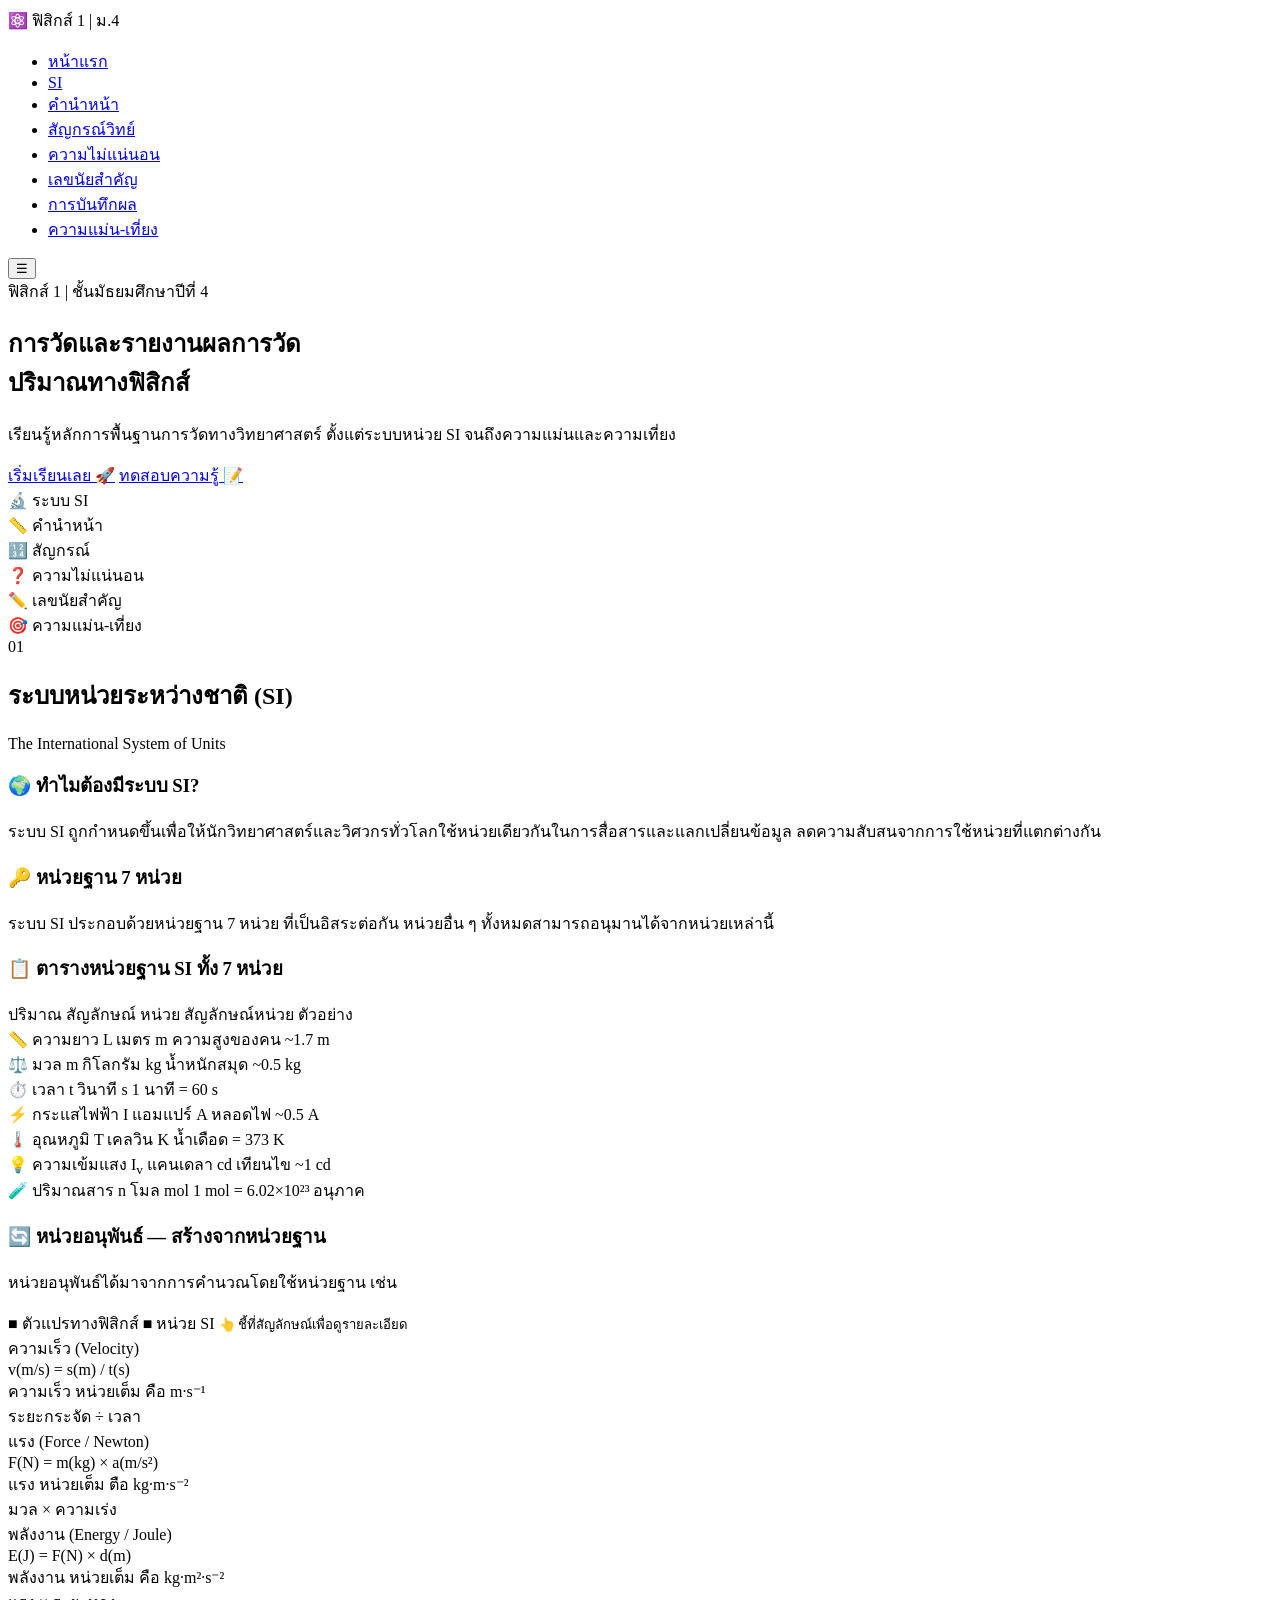
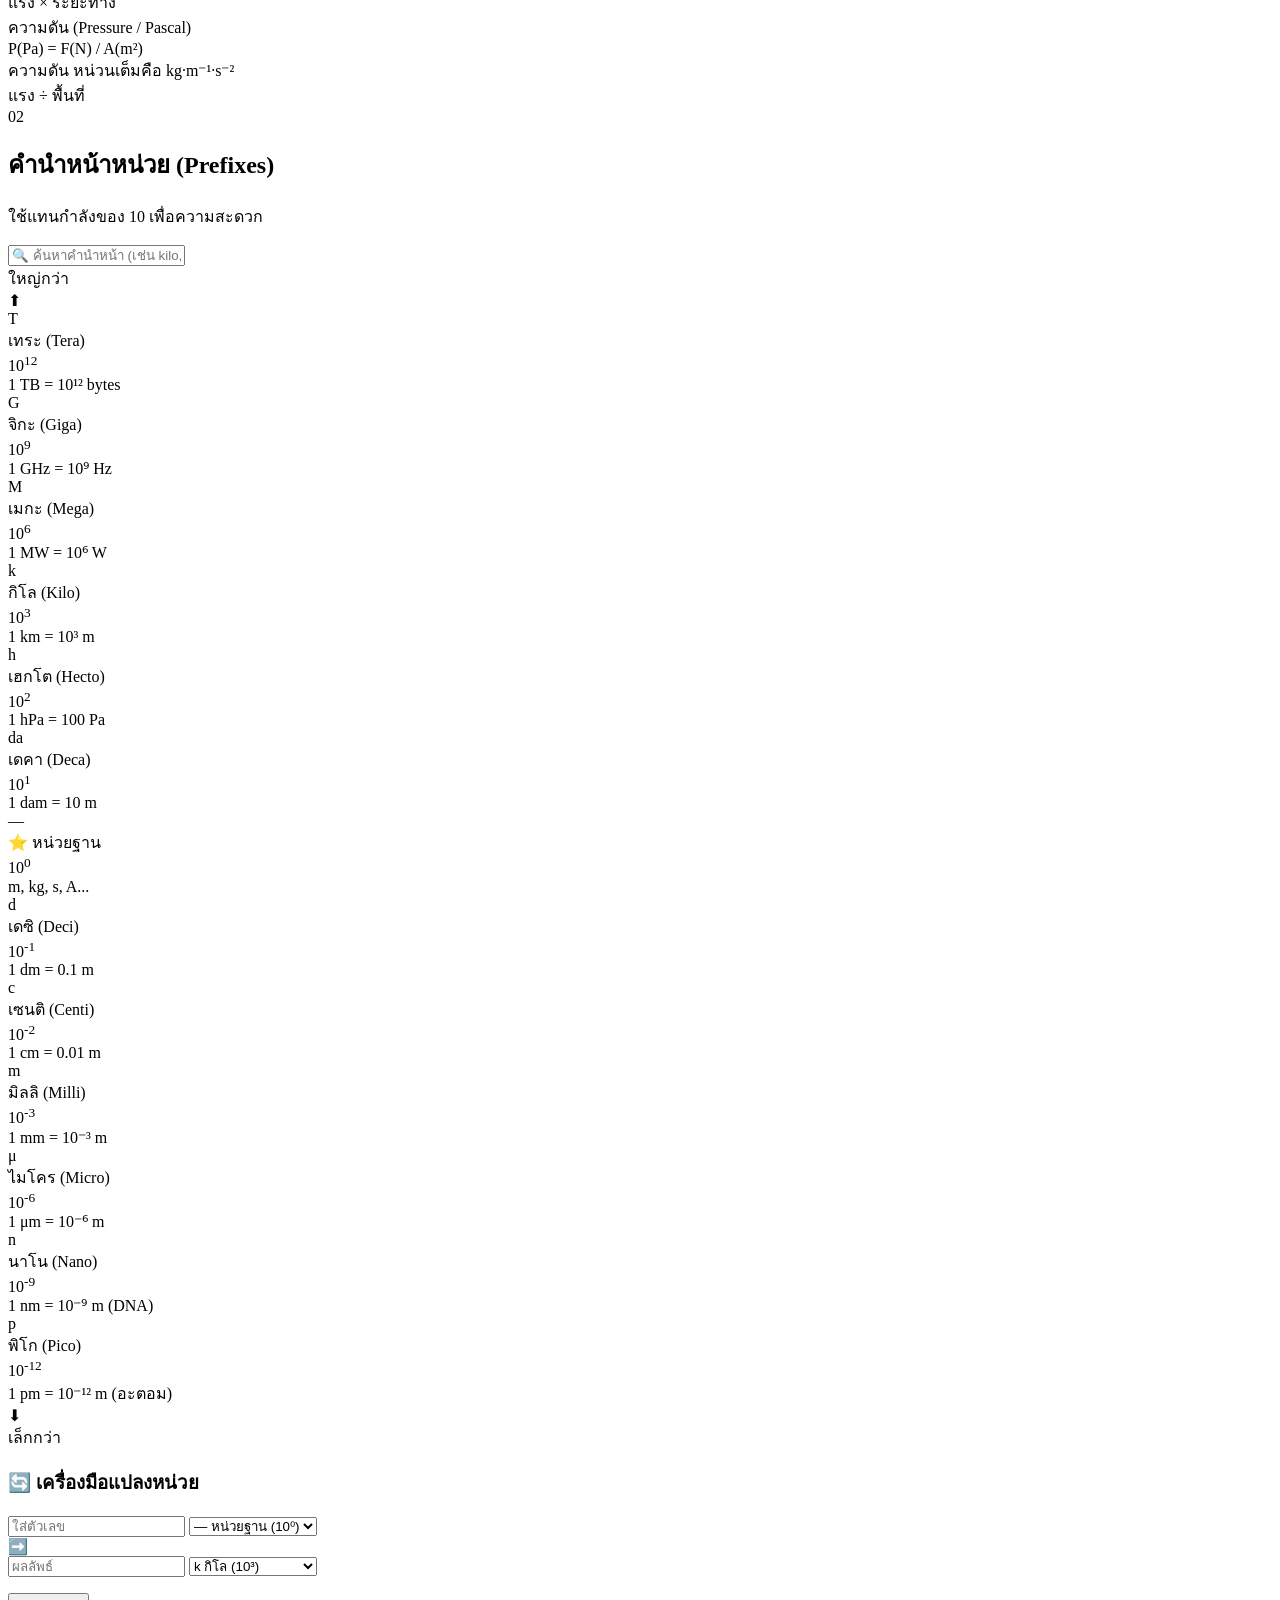
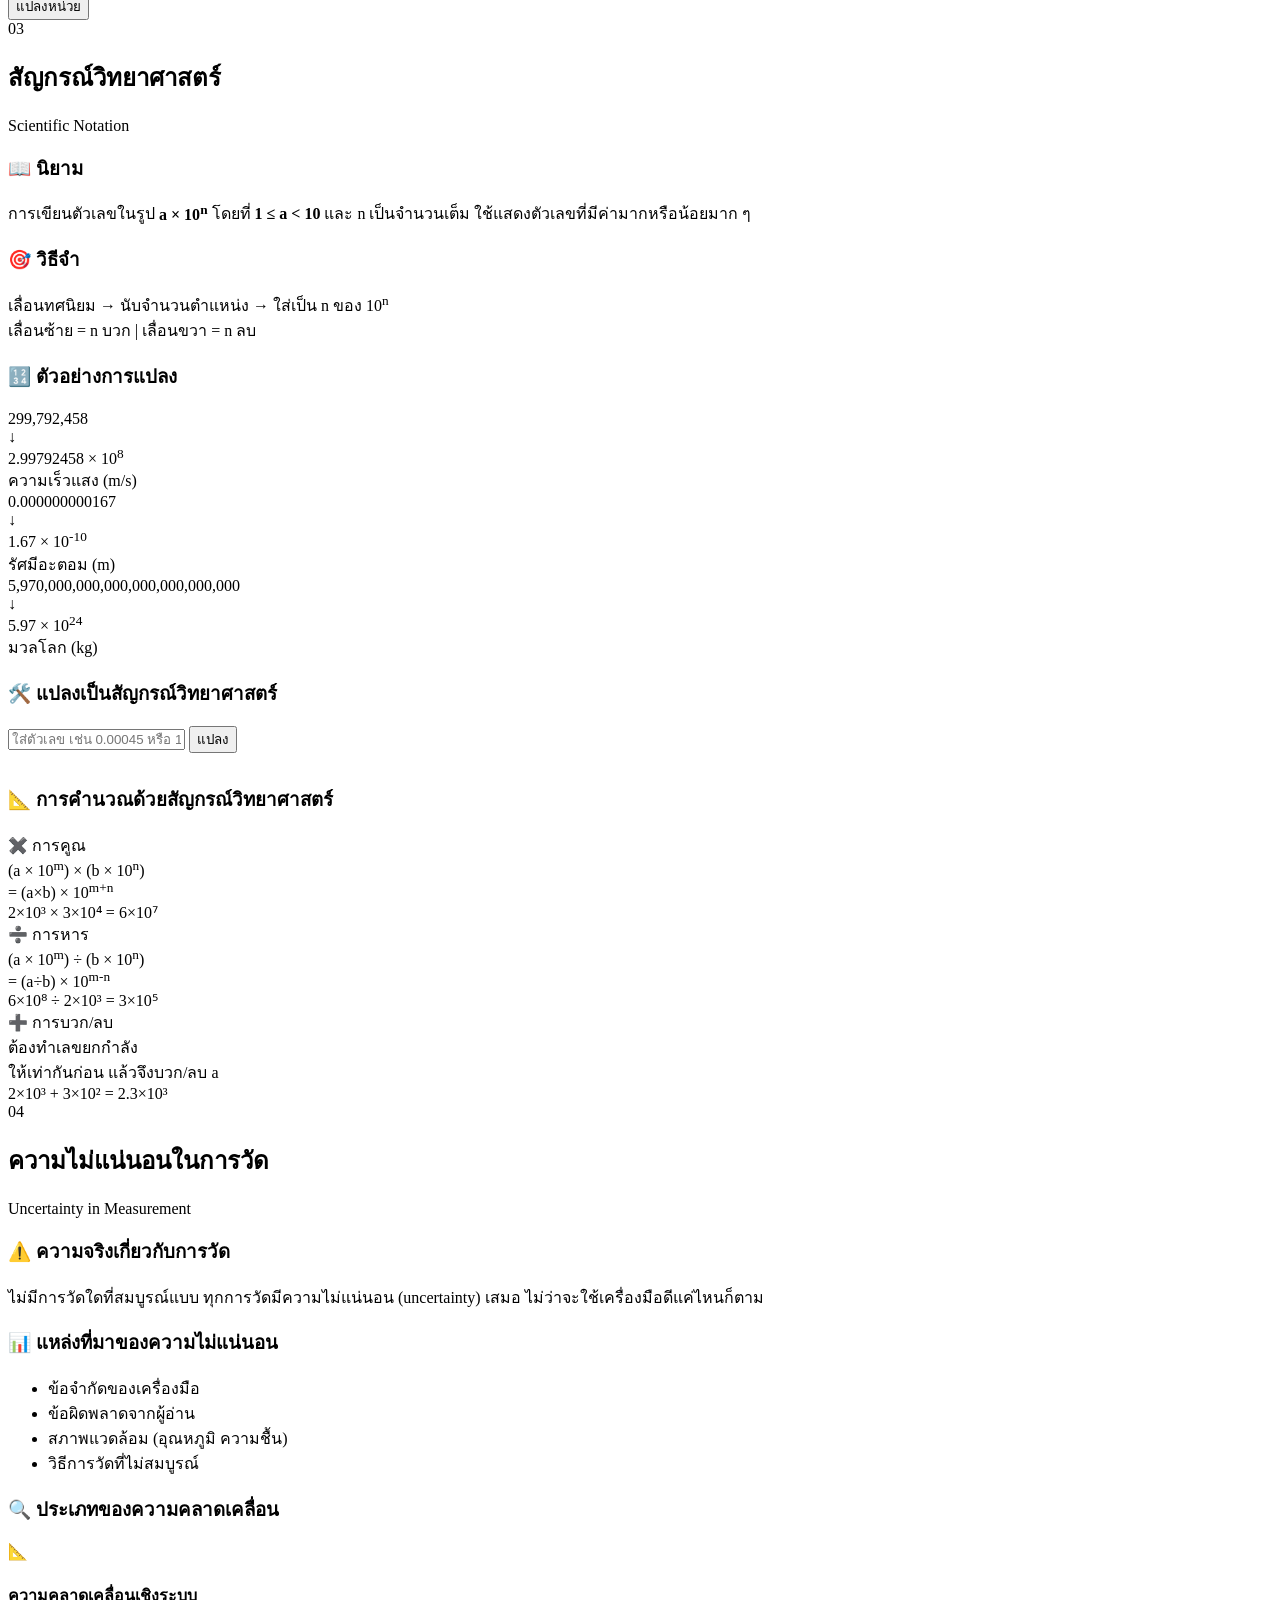
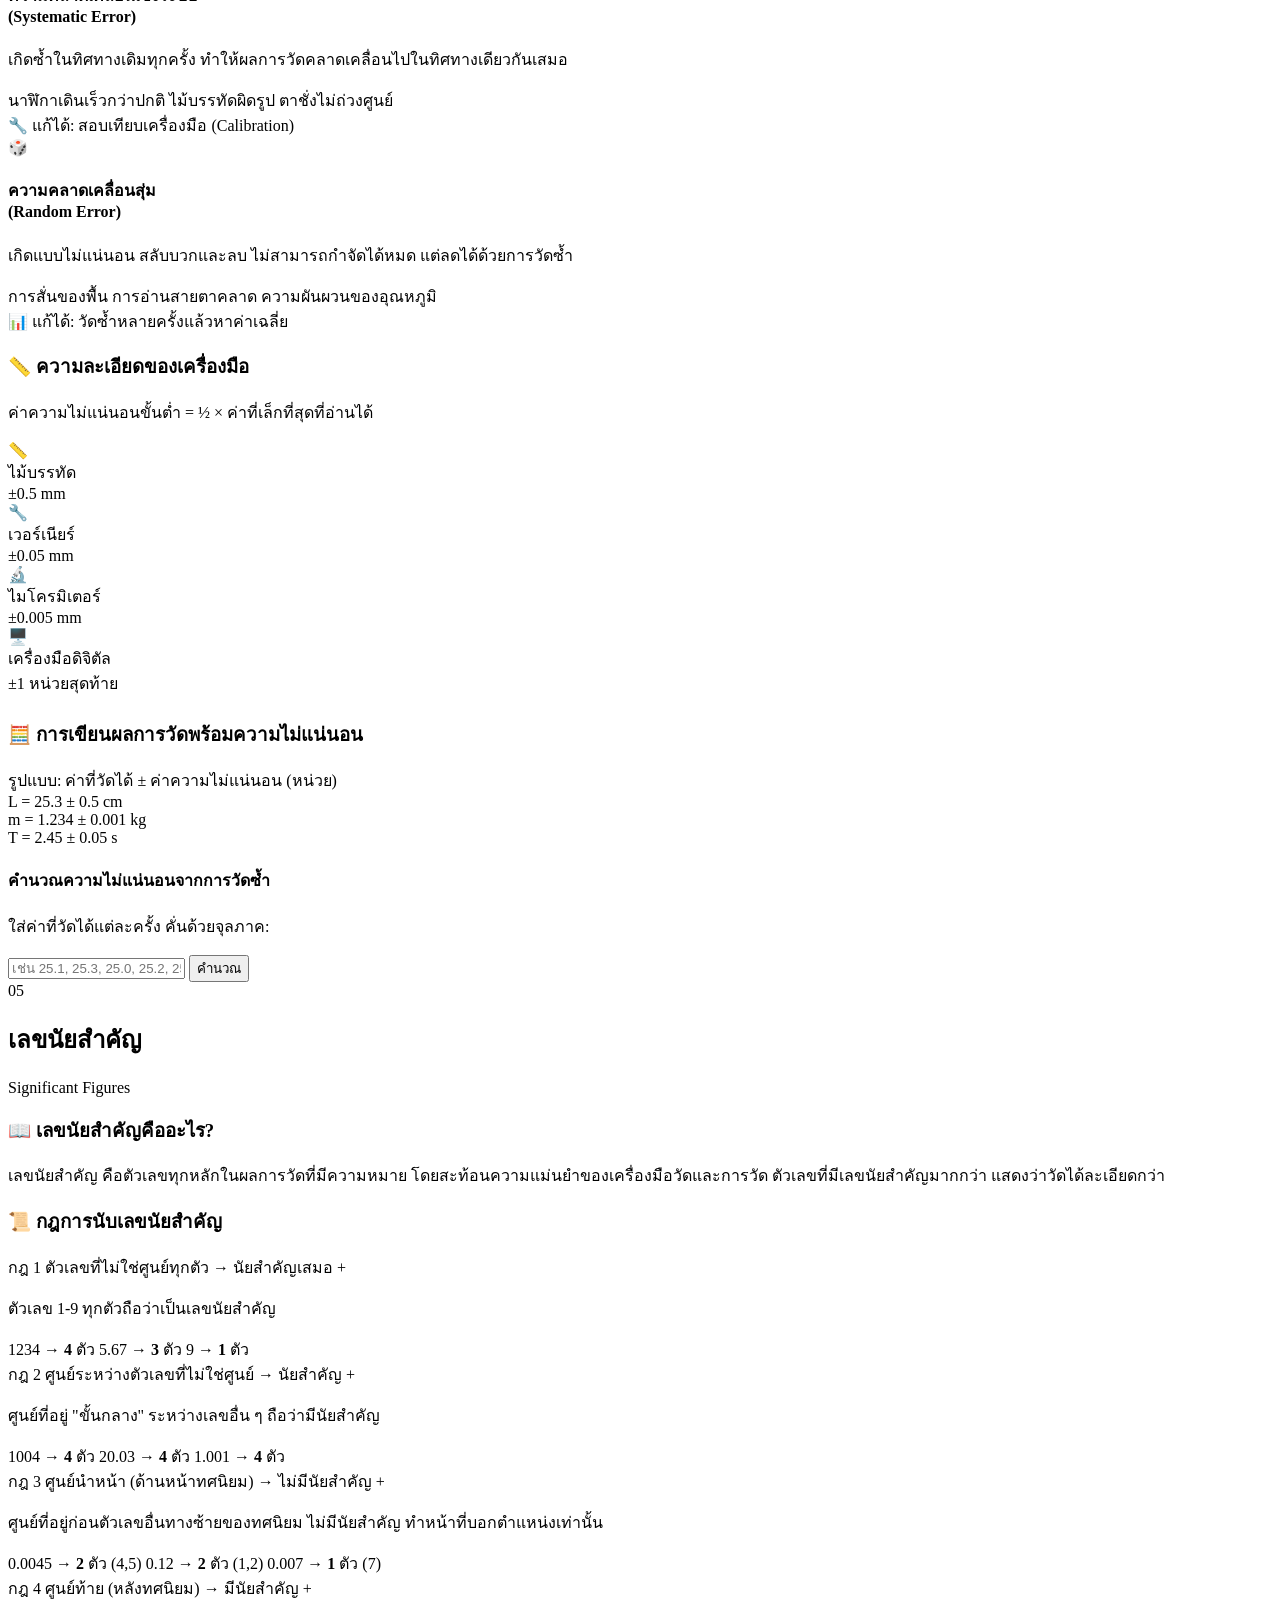
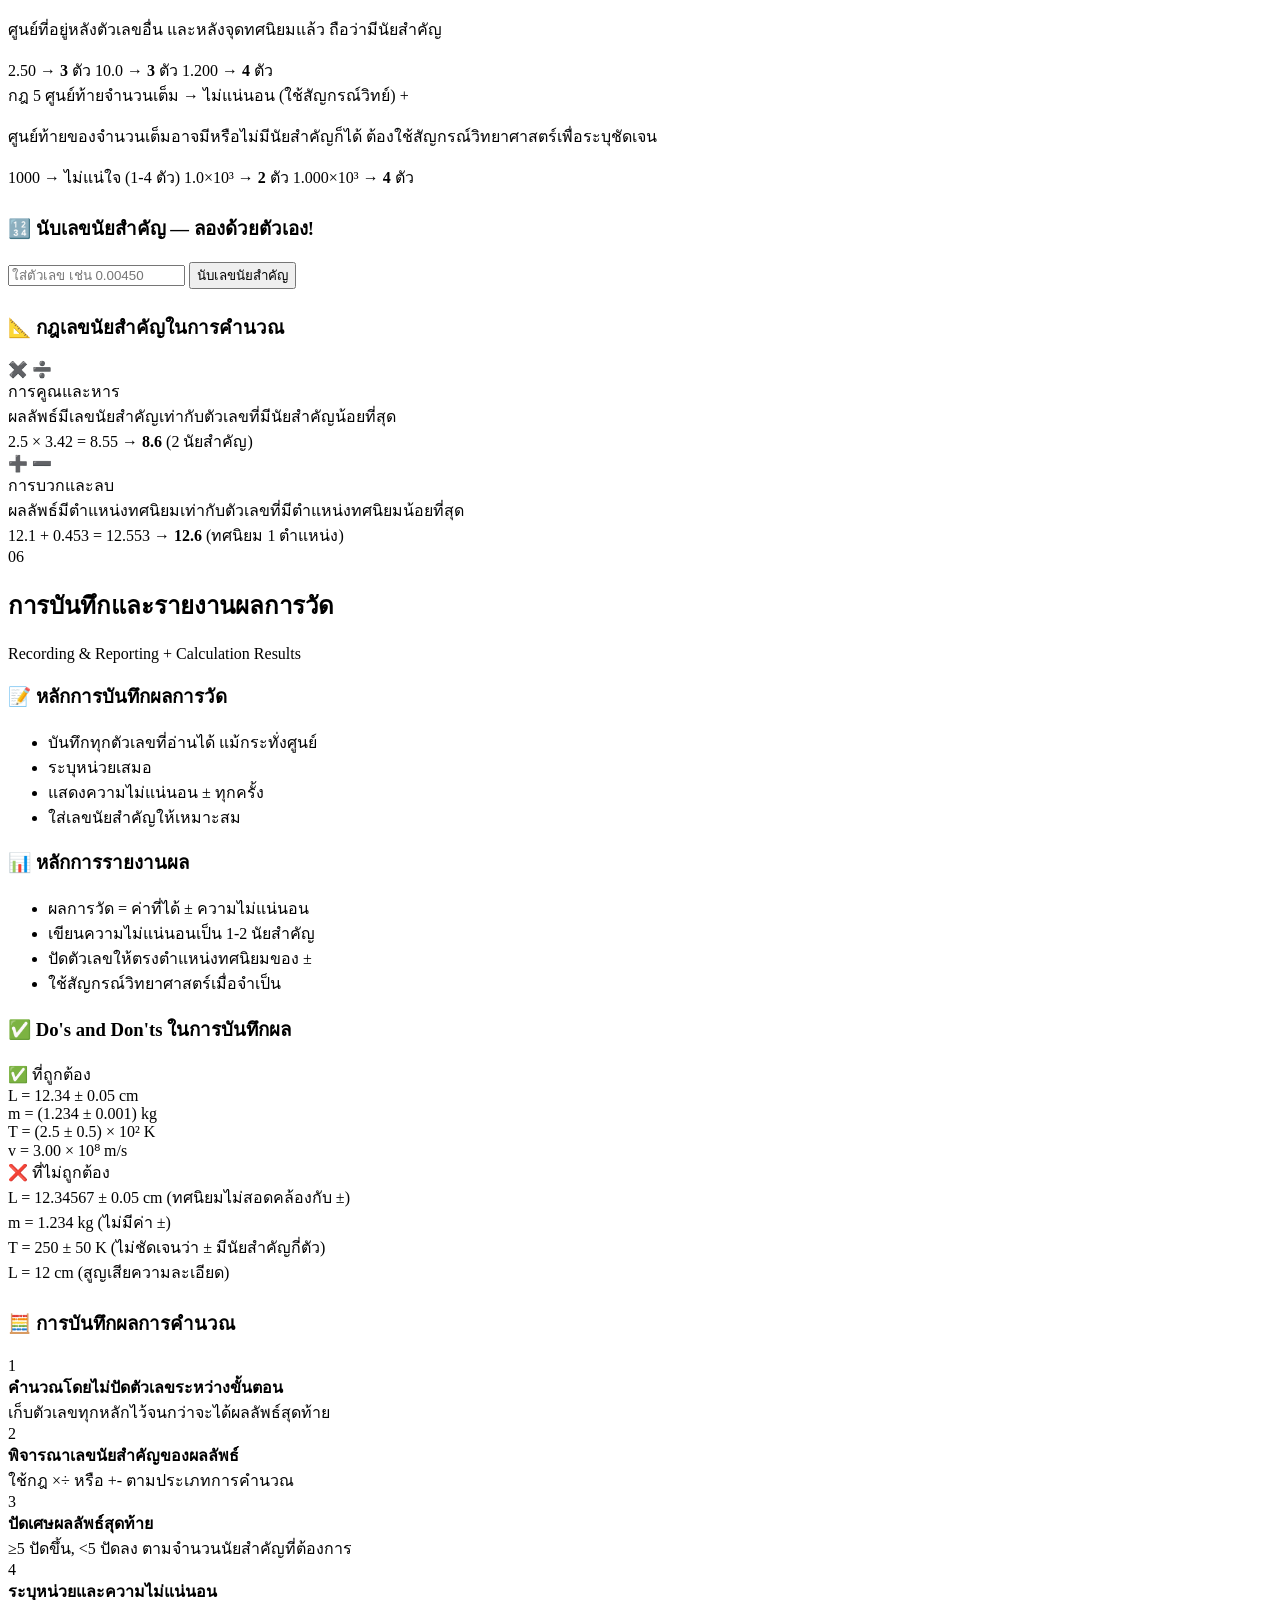
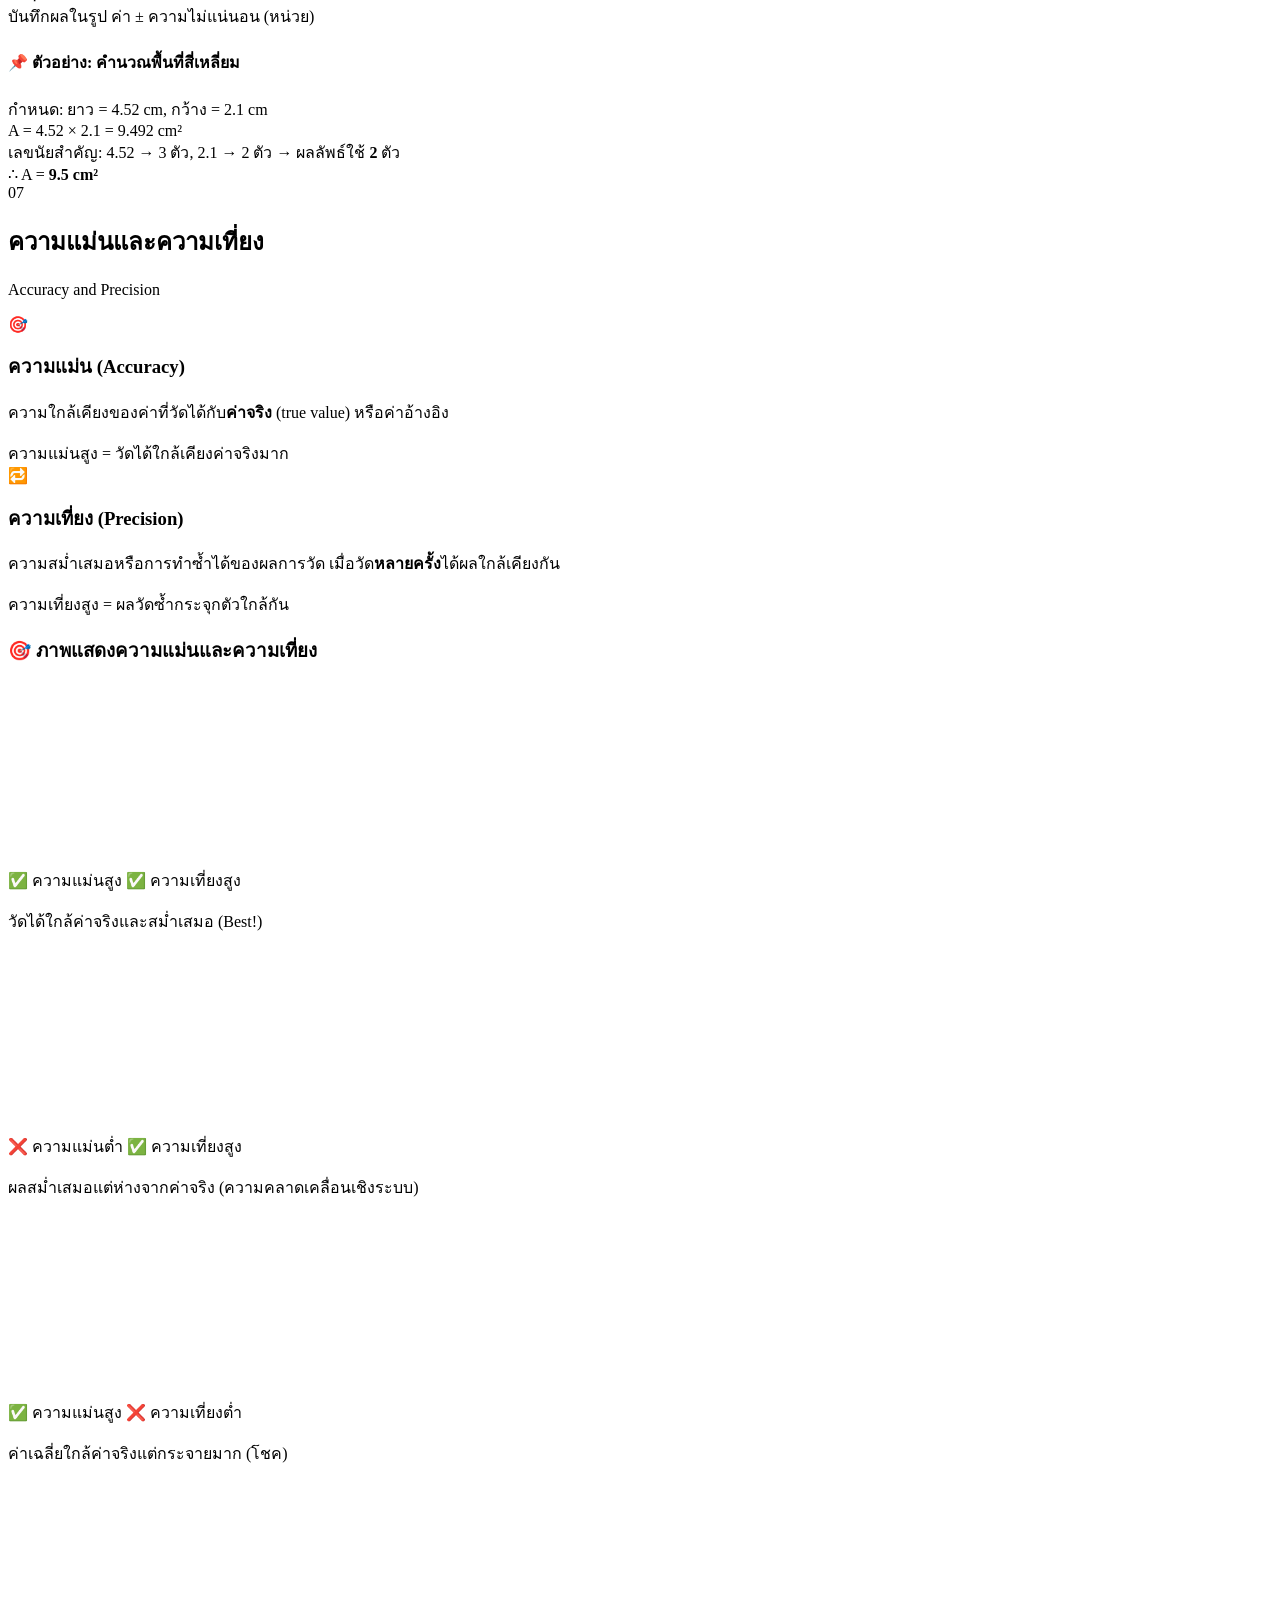
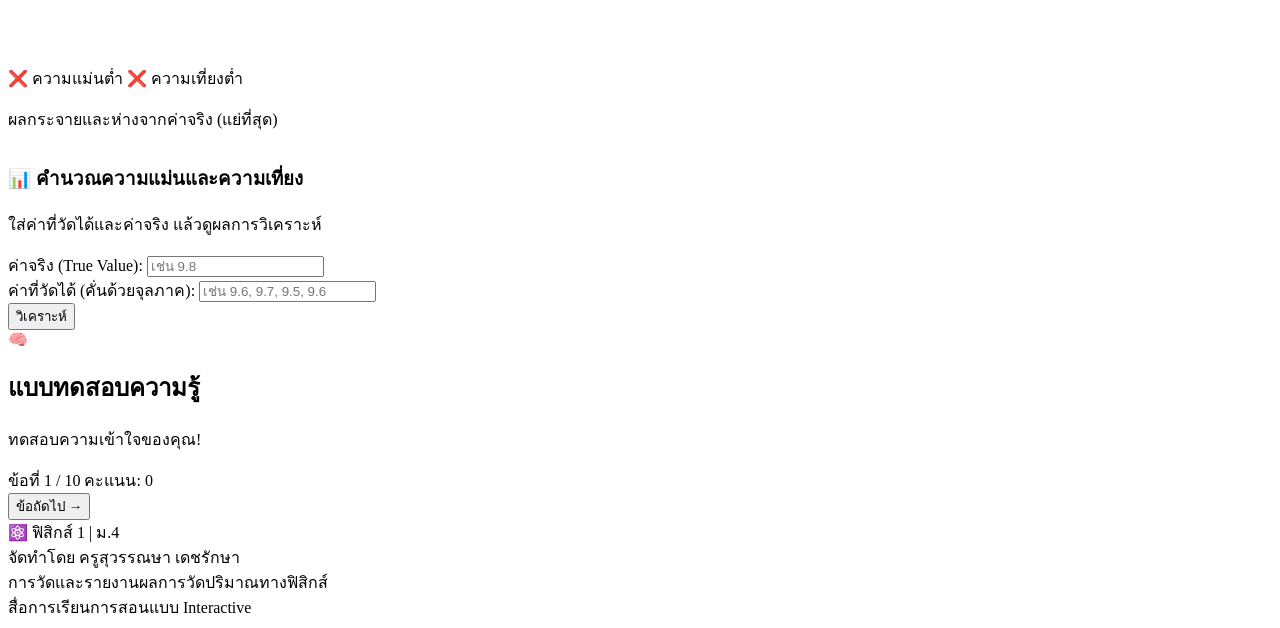
==== M4/Chapter1/index.html @ 8523538b "index.html" ====
<!DOCTYPE html>
<html lang="th">

<head>
  <meta charset="UTF-8">
  <meta name="viewport" content="width=device-width, initial-scale=1.0">
  <title>การวัดและรายงานผลการวัดปริมาณทางฟิสิกส์ | ฟิสิกส์ 1 ม.4</title>
  <link rel="preconnect" href="https://fonts.googleapis.com">
  <link
    href="https://fonts.googleapis.com/css2?family=Sarabun:wght@300;400;500;600;700;800&family=Fira+Code:wght@400;500&display=swap"
    rel="stylesheet">
  <link rel="stylesheet" href="styles.css">
</head>

<body>
  <!-- Navigation -->
  <nav class="navbar" id="navbar">
    <div class="nav-brand">
      <span class="nav-icon">⚛️</span>
      <span>ฟิสิกส์ 1 | ม.4</span>
    </div>
    <ul class="nav-links" id="navLinks">
      <li><a href="#hero" class="nav-link active">หน้าแรก</a></li>
      <li><a href="#si-units" class="nav-link">SI</a></li>
      <li><a href="#prefixes" class="nav-link">คำนำหน้า</a></li>
      <li><a href="#scientific-notation" class="nav-link">สัญกรณ์วิทย์</a></li>
      <li><a href="#uncertainty" class="nav-link">ความไม่แน่นอน</a></li>
      <li><a href="#sig-figs" class="nav-link">เลขนัยสำคัญ</a></li>
      <li><a href="#recording" class="nav-link">การบันทึกผล</a></li>
      <li><a href="#accuracy" class="nav-link">ความแม่น-เที่ยง</a></li>
    </ul>
    <button class="hamburger" id="hamburger" aria-label="Menu">☰</button>
  </nav>

  <!-- Hero Section -->
  <section class="hero" id="hero">
    <div class="hero-bg"></div>
    <div class="floating-particle p1"></div>
    <div class="floating-particle p2"></div>
    <div class="floating-particle p3"></div>
    <div class="floating-particle p4"></div>
    <div class="hero-content">
      <div class="hero-badge">ฟิสิกส์ 1 | ชั้นมัธยมศึกษาปีที่ 4</div>
      <h1 class="hero-title">การวัดและรายงานผลการวัด<br><span class="gradient-text">ปริมาณทางฟิสิกส์</span></h1>
      <p class="hero-subtitle">เรียนรู้หลักการพื้นฐานการวัดทางวิทยาศาสตร์ ตั้งแต่ระบบหน่วย SI จนถึงความแม่นและความเที่ยง
      </p>
      <div class="hero-buttons">
        <a href="#si-units" class="btn btn-primary">เริ่มเรียนเลย 🚀</a>
        <a href="#quiz-section" class="btn btn-outline">ทดสอบความรู้ 📝</a>
      </div>
      <div class="topic-cards-mini">
        <div class="topic-mini-card" onclick="scrollTo('#si-units')">🔬 ระบบ SI</div>
        <div class="topic-mini-card" onclick="scrollTo('#prefixes')">📏 คำนำหน้า</div>
        <div class="topic-mini-card" onclick="scrollTo('#scientific-notation')">🔢 สัญกรณ์</div>
        <div class="topic-mini-card" onclick="scrollTo('#uncertainty')">❓ ความไม่แน่นอน</div>
        <div class="topic-mini-card" onclick="scrollTo('#sig-figs')">✏️ เลขนัยสำคัญ</div>
        <div class="topic-mini-card" onclick="scrollTo('#accuracy')">🎯 ความแม่น-เที่ยง</div>
      </div>
    </div>
  </section>

  <!-- Section 1: SI Units -->
  <section class="content-section" id="si-units">
    <div class="section-header">
      <div class="section-number">01</div>
      <div>
        <h2 class="section-title">ระบบหน่วยระหว่างชาติ (SI)</h2>
        <p class="section-subtitle">The International System of Units</p>
      </div>
    </div>
    <div class="content-grid">
      <div class="info-card card-blue">
        <h3>🌍 ทำไมต้องมีระบบ SI?</h3>
        <p>ระบบ SI ถูกกำหนดขึ้นเพื่อให้นักวิทยาศาสตร์และวิศวกรทั่วโลกใช้หน่วยเดียวกันในการสื่อสารและแลกเปลี่ยนข้อมูล
          ลดความสับสนจากการใช้หน่วยที่แตกต่างกัน</p>
      </div>
      <div class="info-card card-purple">
        <h3>🔑 หน่วยฐาน 7 หน่วย</h3>
        <p>ระบบ SI ประกอบด้วยหน่วยฐาน 7 หน่วย ที่เป็นอิสระต่อกัน หน่วยอื่น ๆ ทั้งหมดสามารถอนุมานได้จากหน่วยเหล่านี้</p>
      </div>
    </div>

    <div class="si-table-container">
      <h3 class="table-title">📋 ตารางหน่วยฐาน SI ทั้ง 7 หน่วย</h3>
      <div class="si-table">
        <div class="si-table-header">
          <span>ปริมาณ</span>
          <span>สัญลักษณ์</span>
          <span>หน่วย</span>
          <span>สัญลักษณ์หน่วย</span>
          <span>ตัวอย่าง</span>
        </div>
        <div class="si-table-row" data-aos="fade-up">
          <span><span class="quantity-icon">📏</span> ความยาว</span>
          <span class="formula">L</span>
          <span>เมตร</span>
          <span class="unit-badge">m</span>
          <span>ความสูงของคน ~1.7 m</span>
        </div>
        <div class="si-table-row" data-aos="fade-up">
          <span><span class="quantity-icon">⚖️</span> มวล</span>
          <span class="formula">m</span>
          <span>กิโลกรัม</span>
          <span class="unit-badge">kg</span>
          <span>น้ำหนักสมุด ~0.5 kg</span>
        </div>
        <div class="si-table-row" data-aos="fade-up">
          <span><span class="quantity-icon">⏱️</span> เวลา</span>
          <span class="formula">t</span>
          <span>วินาที</span>
          <span class="unit-badge">s</span>
          <span>1 นาที = 60 s</span>
        </div>
        <div class="si-table-row" data-aos="fade-up">
          <span><span class="quantity-icon">⚡</span> กระแสไฟฟ้า</span>
          <span class="formula">I</span>
          <span>แอมแปร์</span>
          <span class="unit-badge">A</span>
          <span>หลอดไฟ ~0.5 A</span>
        </div>
        <div class="si-table-row" data-aos="fade-up">
          <span><span class="quantity-icon">🌡️</span> อุณหภูมิ</span>
          <span class="formula">T</span>
          <span>เคลวิน</span>
          <span class="unit-badge">K</span>
          <span>น้ำเดือด = 373 K</span>
        </div>
        <div class="si-table-row" data-aos="fade-up">
          <span><span class="quantity-icon">💡</span> ความเข้มแสง</span>
          <span class="formula">I<sub>v</sub></span>
          <span>แคนเดลา</span>
          <span class="unit-badge">cd</span>
          <span>เทียนไข ~1 cd</span>
        </div>
        <div class="si-table-row" data-aos="fade-up">
          <span><span class="quantity-icon">🧪</span> ปริมาณสาร</span>
          <span class="formula">n</span>
          <span>โมล</span>
          <span class="unit-badge">mol</span>
          <span>1 mol = 6.02×10²³ อนุภาค</span>
        </div>
      </div>
    </div>

    <div class="interactive-box">
      <h3>🔄 หน่วยอนุพันธ์ — สร้างจากหน่วยฐาน</h3>
      <p>หน่วยอนุพันธ์ได้มาจากการคำนวณโดยใช้หน่วยฐาน เช่น</p>
      <div class="derived-legend">
        <span class="legend-var">■ ตัวแปรทางฟิสิกส์</span>
        <span class="legend-unit">■ หน่วย SI</span>
        <span style="color:var(--text-muted);font-size:0.82rem">👆 ชี้ที่สัญลักษณ์เพื่อดูรายละเอียด</span>
      </div>
      <div class="derived-units-grid">
        <!-- Velocity -->
        <div class="derived-card">
          <div class="derived-top">ความเร็ว (Velocity)</div>
          <div class="derived-formula">
            <span class="var-token" data-tt-type="ตัวแปรทางฟิสิกส์"
              data-tt-label="v — ความเร็ว (Velocity)">v</span><span class="unit-token" data-tt-type="หน่วย SI อนุพันธ์"
              data-tt-label="m/s — เมตรต่อวินาที">(m/s)</span>
            <span class="op-sign">=</span>
            <span class="var-token" data-tt-type="ตัวแปรทางฟิสิกส์"
              data-tt-label="s — ระยะกระจัด (Displacement)">s</span><span class="unit-token" data-tt-type="หน่วย SI ฐาน"
              data-tt-label="m — เมตร">(m)</span>
            <span class="op-sign">/</span>
            <span class="var-token" data-tt-type="ตัวแปรทางฟิสิกส์" data-tt-label="t — เวลา (Time)">t</span><span
              class="unit-token" data-tt-type="หน่วย SI ฐาน" data-tt-label="s — วินาที">(s)</span>
          </div>
          <div class="derived-dim">ความเร็ว หน่วยเต็ม คือ m·s⁻¹</div>
          <div class="derived-bot">ระยะกระจัด ÷ เวลา</div>
        </div>
        <!-- Force -->
        <div class="derived-card">
          <div class="derived-top">แรง (Force / Newton)</div>
          <div class="derived-formula">
            <span class="var-token" data-tt-type="ตัวแปรทางฟิสิกส์" data-tt-label="F — แรง (Force)">F</span><span
              class="unit-token" data-tt-type="หน่วย SI อนุพันธ์" data-tt-label="N — นิวตัน = kg·m/s²">(N)</span>
            <span class="op-sign">=</span>
            <span class="var-token" data-tt-type="ตัวแปรทางฟิสิกส์" data-tt-label="m — มวล (Mass)">m</span><span
              class="unit-token" data-tt-type="หน่วย SI ฐาน" data-tt-label="kg — กิโลกรัม">(kg)</span>
            <span class="op-sign">×</span>
            <span class="var-token" data-tt-type="ตัวแปรทางฟิสิกส์"
              data-tt-label="a — ความเร่ง (Acceleration)">a</span><span class="unit-token"
              data-tt-type="หน่วย SI อนุพันธ์" data-tt-label="m/s² — เมตรต่อวินาทีกำลังสอง">(m/s²)</span>
          </div>
          <div class="derived-dim">แรง หน่วยเต็ม ตือ kg·m·s⁻²</div>
          <div class="derived-bot">มวล × ความเร่ง</div>
        </div>
        <!-- Energy -->
        <div class="derived-card">
          <div class="derived-top">พลังงาน (Energy / Joule)</div>
          <div class="derived-formula">
            <span class="var-token" data-tt-type="ตัวแปรทางฟิสิกส์" data-tt-label="E — พลังงาน (Energy)">E</span><span
              class="unit-token" data-tt-type="หน่วย SI อนุพันธ์" data-tt-label="J — จูล = kg·m²/s²">(J)</span>
            <span class="op-sign">=</span>
            <span class="var-token" data-tt-type="ตัวแปรทางฟิสิกส์" data-tt-label="F — แรง (Force)">F</span><span
              class="unit-token" data-tt-type="หน่วย SI อนุพันธ์" data-tt-label="N — นิวตัน">(N)</span>
            <span class="op-sign">×</span>
            <span class="var-token" data-tt-type="ตัวแปรทางฟิสิกส์" data-tt-label="d — ระยะทาง (Distance)">d</span><span
              class="unit-token" data-tt-type="หน่วย SI ฐาน" data-tt-label="m — เมตร">(m)</span>
          </div>
          <div class="derived-dim">พลังงาน หน่วยเต็ม คือ kg·m²·s⁻²</div>
          <div class="derived-bot">แรง × ระยะทาง</div>
        </div>
        <!-- Pressure -->
        <div class="derived-card">
          <div class="derived-top">ความดัน (Pressure / Pascal)</div>
          <div class="derived-formula">
            <span class="var-token" data-tt-type="ตัวแปรทางฟิสิกส์" data-tt-label="P — ความดัน (Pressure)">P</span><span
              class="unit-token" data-tt-type="หน่วย SI อนุพันธ์" data-tt-label="Pa — ปาสกาล = kg/(m·s²)">(Pa)</span>
            <span class="op-sign">=</span>
            <span class="var-token" data-tt-type="ตัวแปรทางฟิสิกส์" data-tt-label="F — แรง (Force)">F</span><span
              class="unit-token" data-tt-type="หน่วย SI อนุพันธ์" data-tt-label="N — นิวตัน">(N)</span>
            <span class="op-sign">/</span>
            <span class="var-token" data-tt-type="ตัวแปรทางฟิสิกส์"
              data-tt-label="A — พื้นที่รับแรง (Area)">A</span><span class="unit-token" data-tt-type="หน่วย SI อนุพันธ์"
              data-tt-label="m² — ตารางเมตร">(m²)</span>
          </div>
          <div class="derived-dim">ความดัน หน่วนเต็มคือ kg·m⁻¹·s⁻²</div>
          <div class="derived-bot">แรง ÷ พื้นที่</div>
        </div>
      </div>
    </div>
  </section>

  <!-- Section 2: Prefixes -->
  <section class="content-section alt-bg" id="prefixes">
    <div class="section-header">
      <div class="section-number">02</div>
      <div>
        <h2 class="section-title">คำนำหน้าหน่วย (Prefixes)</h2>
        <p class="section-subtitle">ใช้แทนกำลังของ 10 เพื่อความสะดวก</p>
      </div>
    </div>

    <div class="prefix-interactive">
      <div class="prefix-search-box">
        <input type="text" id="prefixSearch" placeholder="🔍 ค้นหาคำนำหน้า (เช่น kilo, mega, micro)..."
          class="search-input">
      </div>
      <div class="prefix-scale">
        <div class="scale-label">ใหญ่กว่า</div>
        <div class="scale-arrow">⬆</div>
        <div class="prefix-grid" id="prefixGrid">
          <div class="prefix-card big" data-name="เทระ" data-symbol="T" data-power="12" data-value="1,000,000,000,000">
            <div class="prefix-symbol">T</div>
            <div class="prefix-name">เทระ (Tera)</div>
            <div class="prefix-power">10<sup>12</sup></div>
            <div class="prefix-example">1 TB = 10¹² bytes</div>
          </div>
          <div class="prefix-card big" data-name="จิกะ" data-symbol="G" data-power="9" data-value="1,000,000,000">
            <div class="prefix-symbol">G</div>
            <div class="prefix-name">จิกะ (Giga)</div>
            <div class="prefix-power">10<sup>9</sup></div>
            <div class="prefix-example">1 GHz = 10⁹ Hz</div>
          </div>
          <div class="prefix-card big" data-name="เมกะ" data-symbol="M" data-power="6" data-value="1,000,000">
            <div class="prefix-symbol">M</div>
            <div class="prefix-name">เมกะ (Mega)</div>
            <div class="prefix-power">10<sup>6</sup></div>
            <div class="prefix-example">1 MW = 10⁶ W</div>
          </div>
          <div class="prefix-card big" data-name="กิโล" data-symbol="k" data-power="3" data-value="1,000">
            <div class="prefix-symbol">k</div>
            <div class="prefix-name">กิโล (Kilo)</div>
            <div class="prefix-power">10<sup>3</sup></div>
            <div class="prefix-example">1 km = 10³ m</div>
          </div>
          <div class="prefix-card neutral" data-name="เฮกโต" data-symbol="h" data-power="2" data-value="100">
            <div class="prefix-symbol">h</div>
            <div class="prefix-name">เฮกโต (Hecto)</div>
            <div class="prefix-power">10<sup>2</sup></div>
            <div class="prefix-example">1 hPa = 100 Pa</div>
          </div>
          <div class="prefix-card neutral" data-name="เดคา" data-symbol="da" data-power="1" data-value="10">
            <div class="prefix-symbol">da</div>
            <div class="prefix-name">เดคา (Deca)</div>
            <div class="prefix-power">10<sup>1</sup></div>
            <div class="prefix-example">1 dam = 10 m</div>
          </div>
          <div class="prefix-card base-unit">
            <div class="prefix-symbol">—</div>
            <div class="prefix-name">⭐ หน่วยฐาน</div>
            <div class="prefix-power">10<sup>0</sup></div>
            <div class="prefix-example">m, kg, s, A...</div>
          </div>
          <div class="prefix-card neutral" data-name="เดซิ" data-symbol="d" data-power="-1" data-value="0.1">
            <div class="prefix-symbol">d</div>
            <div class="prefix-name">เดซิ (Deci)</div>
            <div class="prefix-power">10<sup>-1</sup></div>
            <div class="prefix-example">1 dm = 0.1 m</div>
          </div>
          <div class="prefix-card neutral" data-name="เซนติ" data-symbol="c" data-power="-2" data-value="0.01">
            <div class="prefix-symbol">c</div>
            <div class="prefix-name">เซนติ (Centi)</div>
            <div class="prefix-power">10<sup>-2</sup></div>
            <div class="prefix-example">1 cm = 0.01 m</div>
          </div>
          <div class="prefix-card small" data-name="มิลลิ" data-symbol="m" data-power="-3" data-value="0.001">
            <div class="prefix-symbol">m</div>
            <div class="prefix-name">มิลลิ (Milli)</div>
            <div class="prefix-power">10<sup>-3</sup></div>
            <div class="prefix-example">1 mm = 10⁻³ m</div>
          </div>
          <div class="prefix-card small" data-name="ไมโคร" data-symbol="μ" data-power="-6" data-value="0.000001">
            <div class="prefix-symbol">μ</div>
            <div class="prefix-name">ไมโคร (Micro)</div>
            <div class="prefix-power">10<sup>-6</sup></div>
            <div class="prefix-example">1 μm = 10⁻⁶ m</div>
          </div>
          <div class="prefix-card small" data-name="นาโน" data-symbol="n" data-power="-9" data-value="0.000000001">
            <div class="prefix-symbol">n</div>
            <div class="prefix-name">นาโน (Nano)</div>
            <div class="prefix-power">10<sup>-9</sup></div>
            <div class="prefix-example">1 nm = 10⁻⁹ m (DNA)</div>
          </div>
          <div class="prefix-card small" data-name="พิโก" data-symbol="p" data-power="-12" data-value="0.000000000001">
            <div class="prefix-symbol">p</div>
            <div class="prefix-name">พิโก (Pico)</div>
            <div class="prefix-power">10<sup>-12</sup></div>
            <div class="prefix-example">1 pm = 10⁻¹² m (อะตอม)</div>
          </div>
        </div>
        <div class="scale-arrow">⬇</div>
        <div class="scale-label">เล็กกว่า</div>
      </div>
    </div>

    <!-- Unit Converter -->
    <div class="interactive-box converter-box">
      <h3>🔄 เครื่องมือแปลงหน่วย</h3>
      <div class="converter-grid">
        <div class="converter-input-group">
          <input type="number" id="convertValue" placeholder="ใส่ตัวเลข" class="convert-input">
          <select id="fromPrefix" class="convert-select">
            <option value="12">T เทระ (10¹²)</option>
            <option value="9">G จิกะ (10⁹)</option>
            <option value="6">M เมกะ (10⁶)</option>
            <option value="3">k กิโล (10³)</option>
            <option value="2">h เฮกโต (10²)</option>
            <option value="1">da เดคา (10¹)</option>
            <option value="0" selected>— หน่วยฐาน (10⁰)</option>
            <option value="-1">d เดซิ (10⁻¹)</option>
            <option value="-2">c เซนติ (10⁻²)</option>
            <option value="-3">m มิลลิ (10⁻³)</option>
            <option value="-6">μ ไมโคร (10⁻⁶)</option>
            <option value="-9">n นาโน (10⁻⁹)</option>
            <option value="-12">p พิโก (10⁻¹²)</option>
          </select>
        </div>
        <div class="convert-arrow">➡️</div>
        <div class="converter-input-group">
          <input type="text" id="convertResult" placeholder="ผลลัพธ์" class="convert-input result-input" readonly>
          <select id="toPrefix" class="convert-select">
            <option value="12">T เทระ (10¹²)</option>
            <option value="9">G จิกะ (10⁹)</option>
            <option value="6">M เมกะ (10⁶)</option>
            <option value="3" selected>k กิโล (10³)</option>
            <option value="2">h เฮกโต (10²)</option>
            <option value="1">da เดคา (10¹)</option>
            <option value="0">— หน่วยฐาน (10⁰)</option>
            <option value="-1">d เดซิ (10⁻¹)</option>
            <option value="-2">c เซนติ (10⁻²)</option>
            <option value="-3">m มิลลิ (10⁻³)</option>
            <option value="-6">μ ไมโคร (10⁻⁶)</option>
            <option value="-9">n นาโน (10⁻⁹)</option>
            <option value="-12">p พิโก (10⁻¹²)</option>
          </select>
        </div>
      </div>
      <button onclick="convertUnits()" class="btn btn-primary" style="margin-top:1rem">แปลงหน่วย</button>
      <div id="convertExplain" class="convert-explain"></div>
    </div>
  </section>

  <!-- Section 3: Scientific Notation -->
  <section class="content-section" id="scientific-notation">
    <div class="section-header">
      <div class="section-number">03</div>
      <div>
        <h2 class="section-title">สัญกรณ์วิทยาศาสตร์</h2>
        <p class="section-subtitle">Scientific Notation</p>
      </div>
    </div>

    <div class="content-grid">
      <div class="info-card card-green">
        <h3>📖 นิยาม</h3>
        <p>การเขียนตัวเลขในรูป <strong>a × 10<sup>n</sup></strong> โดยที่ <strong>1 ≤ a &lt; 10</strong> และ n
          เป็นจำนวนเต็ม ใช้แสดงตัวเลขที่มีค่ามากหรือน้อยมาก ๆ</p>
      </div>
      <div class="info-card card-orange">
        <h3>🎯 วิธีจำ</h3>
        <p>เลื่อนทศนิยม → นับจำนวนตำแหน่ง → ใส่เป็น n ของ 10<sup>n</sup><br>เลื่อนซ้าย = n บวก | เลื่อนขวา = n ลบ</p>
      </div>
    </div>

    <div class="notation-demo">
      <h3>🔢 ตัวอย่างการแปลง</h3>
      <div class="example-cards">
        <div class="example-card">
          <div class="example-num">299,792,458</div>
          <div class="example-arrow">↓</div>
          <div class="example-sci">2.99792458 × 10<sup>8</sup></div>
          <div class="example-label">ความเร็วแสง (m/s)</div>
        </div>
        <div class="example-card">
          <div class="example-num">0.000000000167</div>
          <div class="example-arrow">↓</div>
          <div class="example-sci">1.67 × 10<sup>-10</sup></div>
          <div class="example-label">รัศมีอะตอม (m)</div>
        </div>
        <div class="example-card">
          <div class="example-num">5,970,000,000,000,000,000,000,000</div>
          <div class="example-arrow">↓</div>
          <div class="example-sci">5.97 × 10<sup>24</sup></div>
          <div class="example-label">มวลโลก (kg)</div>
        </div>
      </div>
    </div>

    <!-- Interactive converter -->
    <div class="interactive-box">
      <h3>🛠️ แปลงเป็นสัญกรณ์วิทยาศาสตร์</h3>
      <div class="notation-converter">
        <input type="text" id="notationInput" placeholder="ใส่ตัวเลข เช่น 0.00045 หรือ 123000" class="full-input">
        <button onclick="toScientific()" class="btn btn-primary">แปลง</button>
        <div id="notationResult" class="notation-result"></div>
      </div>

      <h3 style="margin-top:2rem">📐 การคำนวณด้วยสัญกรณ์วิทยาศาสตร์</h3>
      <div class="rules-grid">
        <div class="rule-card">
          <div class="rule-title">✖️ การคูณ</div>
          <div class="rule-formula">(a × 10<sup>m</sup>) × (b × 10<sup>n</sup>)<br>= (a×b) × 10<sup>m+n</sup></div>
          <div class="rule-example">2×10³ × 3×10⁴ = 6×10⁷</div>
        </div>
        <div class="rule-card">
          <div class="rule-title">➗ การหาร</div>
          <div class="rule-formula">(a × 10<sup>m</sup>) ÷ (b × 10<sup>n</sup>)<br>= (a÷b) × 10<sup>m-n</sup></div>
          <div class="rule-example">6×10⁸ ÷ 2×10³ = 3×10⁵</div>
        </div>
        <div class="rule-card">
          <div class="rule-title">➕ การบวก/ลบ</div>
          <div class="rule-formula">ต้องทำเลขยกกำลัง<br>ให้เท่ากันก่อน แล้วจึงบวก/ลบ a</div>
          <div class="rule-example">2×10³ + 3×10² = 2.3×10³</div>
        </div>
      </div>
    </div>
  </section>

  <!-- Section 4: Uncertainty -->
  <section class="content-section alt-bg" id="uncertainty">
    <div class="section-header">
      <div class="section-number">04</div>
      <div>
        <h2 class="section-title">ความไม่แน่นอนในการวัด</h2>
        <p class="section-subtitle">Uncertainty in Measurement</p>
      </div>
    </div>

    <div class="content-grid">
      <div class="info-card card-red">
        <h3>⚠️ ความจริงเกี่ยวกับการวัด</h3>
        <p>ไม่มีการวัดใดที่สมบูรณ์แบบ ทุกการวัดมีความไม่แน่นอน (uncertainty) เสมอ ไม่ว่าจะใช้เครื่องมือดีแค่ไหนก็ตาม</p>
      </div>
      <div class="info-card card-teal">
        <h3>📊 แหล่งที่มาของความไม่แน่นอน</h3>
        <ul>
          <li>ข้อจำกัดของเครื่องมือ</li>
          <li>ข้อผิดพลาดจากผู้อ่าน</li>
          <li>สภาพแวดล้อม (อุณหภูมิ ความชื้น)</li>
          <li>วิธีการวัดที่ไม่สมบูรณ์</li>
        </ul>
      </div>
    </div>

    <div class="uncertainty-types">
      <h3>🔍 ประเภทของความคลาดเคลื่อน</h3>
      <div class="type-cards">
        <div class="type-card systematic">
          <div class="type-icon">📐</div>
          <h4>ความคลาดเคลื่อนเชิงระบบ<br>(Systematic Error)</h4>
          <p>เกิดซ้ำในทิศทางเดิมทุกครั้ง ทำให้ผลการวัดคลาดเคลื่อนไปในทิศทางเดียวกันเสมอ</p>
          <div class="error-examples">
            <span class="error-tag">นาฬิกาเดินเร็วกว่าปกติ</span>
            <span class="error-tag">ไม้บรรทัดผิดรูป</span>
            <span class="error-tag">ตาชั่งไม่ถ่วงศูนย์</span>
          </div>
          <div class="error-fix">🔧 แก้ได้: สอบเทียบเครื่องมือ (Calibration)</div>
        </div>
        <div class="type-card random">
          <div class="type-icon">🎲</div>
          <h4>ความคลาดเคลื่อนสุ่ม<br>(Random Error)</h4>
          <p>เกิดแบบไม่แน่นอน สลับบวกและลบ ไม่สามารถกำจัดได้หมด แต่ลดได้ด้วยการวัดซ้ำ</p>
          <div class="error-examples">
            <span class="error-tag">การสั่นของพื้น</span>
            <span class="error-tag">การอ่านสายตาคลาด</span>
            <span class="error-tag">ความผันผวนของอุณหภูมิ</span>
          </div>
          <div class="error-fix">📊 แก้ได้: วัดซ้ำหลายครั้งแล้วหาค่าเฉลี่ย</div>
        </div>
      </div>
    </div>

    <div class="interactive-box">
      <h3>📏 ความละเอียดของเครื่องมือ</h3>
      <p>ค่าความไม่แน่นอนขั้นต่ำ = ½ × ค่าที่เล็กที่สุดที่อ่านได้</p>
      <div class="instruments-demo">
        <div class="instrument" onclick="showInstrumentDetail('ruler')">
          <div class="inst-icon">📏</div>
          <div class="inst-name">ไม้บรรทัด</div>
          <div class="inst-precision">±0.5 mm</div>
        </div>
        <div class="instrument" onclick="showInstrumentDetail('vernier')">
          <div class="inst-icon">🔧</div>
          <div class="inst-name">เวอร์เนียร์</div>
          <div class="inst-precision">±0.05 mm</div>
        </div>
        <div class="instrument" onclick="showInstrumentDetail('micrometer')">
          <div class="inst-icon">🔬</div>
          <div class="inst-name">ไมโครมิเตอร์</div>
          <div class="inst-precision">±0.005 mm</div>
        </div>
        <div class="instrument" onclick="showInstrumentDetail('digital')">
          <div class="inst-icon">🖥️</div>
          <div class="inst-name">เครื่องมือดิจิตัล</div>
          <div class="inst-precision">±1 หน่วยสุดท้าย</div>
        </div>
      </div>
      <div id="instrumentDetail" class="instrument-detail hidden"></div>
    </div>

    <div class="interactive-box" style="margin-top:1.5rem">
      <h3>🧮 การเขียนผลการวัดพร้อมความไม่แน่นอน</h3>
      <div class="uncertainty-format">
        <div class="format-box">
          <div class="format-title">รูปแบบ: ค่าที่วัดได้ ± ค่าความไม่แน่นอน (หน่วย)</div>
          <div class="format-examples">
            <div class="fmt-ex">L = 25.3 ± 0.5 cm</div>
            <div class="fmt-ex">m = 1.234 ± 0.001 kg</div>
            <div class="fmt-ex">T = 2.45 ± 0.05 s</div>
          </div>
        </div>
      </div>
      <div class="uncertainty-calc">
        <h4>คำนวณความไม่แน่นอนจากการวัดซ้ำ</h4>
        <p>ใส่ค่าที่วัดได้แต่ละครั้ง คั่นด้วยจุลภาค:</p>
        <input type="text" id="measureInput" placeholder="เช่น 25.1, 25.3, 25.0, 25.2, 25.1" class="full-input">
        <button onclick="calcUncertainty()" class="btn btn-primary">คำนวณ</button>
        <div id="uncertaintyResult" class="uncertainty-result"></div>
      </div>
    </div>
  </section>

  <!-- Section 5: Significant Figures -->
  <section class="content-section" id="sig-figs">
    <div class="section-header">
      <div class="section-number">05</div>
      <div>
        <h2 class="section-title">เลขนัยสำคัญ</h2>
        <p class="section-subtitle">Significant Figures</p>
      </div>
    </div>

    <div class="info-card card-blue" style="max-width:100%">
      <h3>📖 เลขนัยสำคัญคืออะไร?</h3>
      <p>เลขนัยสำคัญ คือตัวเลขทุกหลักในผลการวัดที่มีความหมาย โดยสะท้อนความแม่นยำของเครื่องมือวัดและการวัด
        ตัวเลขที่มีเลขนัยสำคัญมากกว่า แสดงว่าวัดได้ละเอียดกว่า</p>
    </div>

    <div class="sf-rules">
      <h3>📜 กฎการนับเลขนัยสำคัญ</h3>
      <div class="rules-accordion">
        <div class="accordion-item" onclick="toggleAccordion(this)">
          <div class="accordion-header">
            <span class="rule-num">กฎ 1</span>
            <span>ตัวเลขที่ไม่ใช่ศูนย์ทุกตัว → นัยสำคัญเสมอ</span>
            <span class="accordion-icon">+</span>
          </div>
          <div class="accordion-body">
            <p>ตัวเลข 1-9 ทุกตัวถือว่าเป็นเลขนัยสำคัญ</p>
            <div class="sf-examples">
              <span class="sf-ex">1234 → <strong>4</strong> ตัว</span>
              <span class="sf-ex">5.67 → <strong>3</strong> ตัว</span>
              <span class="sf-ex">9 → <strong>1</strong> ตัว</span>
            </div>
          </div>
        </div>
        <div class="accordion-item" onclick="toggleAccordion(this)">
          <div class="accordion-header">
            <span class="rule-num">กฎ 2</span>
            <span>ศูนย์ระหว่างตัวเลขที่ไม่ใช่ศูนย์ → นัยสำคัญ</span>
            <span class="accordion-icon">+</span>
          </div>
          <div class="accordion-body">
            <p>ศูนย์ที่อยู่ "ขั้นกลาง" ระหว่างเลขอื่น ๆ ถือว่ามีนัยสำคัญ</p>
            <div class="sf-examples">
              <span class="sf-ex">1004 → <strong>4</strong> ตัว</span>
              <span class="sf-ex">20.03 → <strong>4</strong> ตัว</span>
              <span class="sf-ex">1.001 → <strong>4</strong> ตัว</span>
            </div>
          </div>
        </div>
        <div class="accordion-item" onclick="toggleAccordion(this)">
          <div class="accordion-header">
            <span class="rule-num">กฎ 3</span>
            <span>ศูนย์นำหน้า (ด้านหน้าทศนิยม) → ไม่มีนัยสำคัญ</span>
            <span class="accordion-icon">+</span>
          </div>
          <div class="accordion-body">
            <p>ศูนย์ที่อยู่ก่อนตัวเลขอื่นทางซ้ายของทศนิยม ไม่มีนัยสำคัญ ทำหน้าที่บอกตำแหน่งเท่านั้น</p>
            <div class="sf-examples">
              <span class="sf-ex">0.0045 → <strong>2</strong> ตัว (4,5)</span>
              <span class="sf-ex">0.12 → <strong>2</strong> ตัว (1,2)</span>
              <span class="sf-ex">0.007 → <strong>1</strong> ตัว (7)</span>
            </div>
          </div>
        </div>
        <div class="accordion-item" onclick="toggleAccordion(this)">
          <div class="accordion-header">
            <span class="rule-num">กฎ 4</span>
            <span>ศูนย์ท้าย (หลังทศนิยม) → มีนัยสำคัญ</span>
            <span class="accordion-icon">+</span>
          </div>
          <div class="accordion-body">
            <p>ศูนย์ที่อยู่หลังตัวเลขอื่น และหลังจุดทศนิยมแล้ว ถือว่ามีนัยสำคัญ</p>
            <div class="sf-examples">
              <span class="sf-ex">2.50 → <strong>3</strong> ตัว</span>
              <span class="sf-ex">10.0 → <strong>3</strong> ตัว</span>
              <span class="sf-ex">1.200 → <strong>4</strong> ตัว</span>
            </div>
          </div>
        </div>
        <div class="accordion-item" onclick="toggleAccordion(this)">
          <div class="accordion-header">
            <span class="rule-num">กฎ 5</span>
            <span>ศูนย์ท้ายจำนวนเต็ม → ไม่แน่นอน (ใช้สัญกรณ์วิทย์)</span>
            <span class="accordion-icon">+</span>
          </div>
          <div class="accordion-body">
            <p>ศูนย์ท้ายของจำนวนเต็มอาจมีหรือไม่มีนัยสำคัญก็ได้ ต้องใช้สัญกรณ์วิทยาศาสตร์เพื่อระบุชัดเจน</p>
            <div class="sf-examples">
              <span class="sf-ex">1000 → ไม่แน่ใจ (1-4 ตัว)</span>
              <span class="sf-ex">1.0×10³ → <strong>2</strong> ตัว</span>
              <span class="sf-ex">1.000×10³ → <strong>4</strong> ตัว</span>
            </div>
          </div>
        </div>
      </div>
    </div>

    <!-- SF Counter Tool -->
    <div class="interactive-box" style="margin-top:1.5rem">
      <h3>🔢 นับเลขนัยสำคัญ — ลองด้วยตัวเอง!</h3>
      <div class="sf-counter">
        <input type="text" id="sfInput" placeholder="ใส่ตัวเลข เช่น 0.00450" class="full-input">
        <button onclick="countSigFigs()" class="btn btn-primary">นับเลขนัยสำคัญ</button>
        <div id="sfResult" class="sf-result"></div>
      </div>
    </div>

    <!-- SF Operations -->
    <div class="interactive-box" style="margin-top:1.5rem">
      <h3>📐 กฎเลขนัยสำคัญในการคำนวณ</h3>
      <div class="operation-rules">
        <div class="op-rule">
          <div class="op-icon">✖️ ➗</div>
          <div class="op-title">การคูณและหาร</div>
          <div class="op-content">ผลลัพธ์มีเลขนัยสำคัญเท่ากับตัวเลขที่มีนัยสำคัญน้อยที่สุด</div>
          <div class="op-example">2.5 × 3.42 = 8.55 → <strong>8.6</strong> (2 นัยสำคัญ)</div>
        </div>
        <div class="op-rule">
          <div class="op-icon">➕ ➖</div>
          <div class="op-title">การบวกและลบ</div>
          <div class="op-content">ผลลัพธ์มีตำแหน่งทศนิยมเท่ากับตัวเลขที่มีตำแหน่งทศนิยมน้อยที่สุด</div>
          <div class="op-example">12.1 + 0.453 = 12.553 → <strong>12.6</strong> (ทศนิยม 1 ตำแหน่ง)</div>
        </div>
      </div>
    </div>
  </section>

  <!-- Section 6: Recording Results -->
  <section class="content-section alt-bg" id="recording">
    <div class="section-header">
      <div class="section-number">06</div>
      <div>
        <h2 class="section-title">การบันทึกและรายงานผลการวัด</h2>
        <p class="section-subtitle">Recording & Reporting + Calculation Results</p>
      </div>
    </div>

    <div class="content-grid">
      <div class="info-card card-indigo">
        <h3>📝 หลักการบันทึกผลการวัด</h3>
        <ul>
          <li>บันทึกทุกตัวเลขที่อ่านได้ แม้กระทั่งศูนย์</li>
          <li>ระบุหน่วยเสมอ</li>
          <li>แสดงความไม่แน่นอน ± ทุกครั้ง</li>
          <li>ใส่เลขนัยสำคัญให้เหมาะสม</li>
        </ul>
      </div>
      <div class="info-card card-pink">
        <h3>📊 หลักการรายงานผล</h3>
        <ul>
          <li>ผลการวัด = ค่าที่ได้ ± ความไม่แน่นอน</li>
          <li>เขียนความไม่แน่นอนเป็น 1-2 นัยสำคัญ</li>
          <li>ปัดตัวเลขให้ตรงตำแหน่งทศนิยมของ ±</li>
          <li>ใช้สัญกรณ์วิทยาศาสตร์เมื่อจำเป็น</li>
        </ul>
      </div>
    </div>

    <div class="recording-demo">
      <h3>✅ Do's and Don'ts ในการบันทึกผล</h3>
      <div class="dos-donts">
        <div class="dos">
          <div class="dos-header">✅ ที่ถูกต้อง</div>
          <div class="good-ex">L = 12.34 ± 0.05 cm</div>
          <div class="good-ex">m = (1.234 ± 0.001) kg</div>
          <div class="good-ex">T = (2.5 ± 0.5) × 10² K</div>
          <div class="good-ex">v = 3.00 × 10⁸ m/s</div>
        </div>
        <div class="donts">
          <div class="donts-header">❌ ที่ไม่ถูกต้อง</div>
          <div class="bad-ex">L = 12.34567 ± 0.05 cm <span class="why">(ทศนิยมไม่สอดคล้องกับ ±)</span></div>
          <div class="bad-ex">m = 1.234 kg <span class="why">(ไม่มีค่า ±)</span></div>
          <div class="bad-ex">T = 250 ± 50 K <span class="why">(ไม่ชัดเจนว่า ± มีนัยสำคัญกี่ตัว)</span></div>
          <div class="bad-ex">L = 12 cm <span class="why">(สูญเสียความละเอียด)</span></div>
        </div>
      </div>
    </div>

    <div class="interactive-box" style="margin-top:1.5rem">
      <h3>🧮 การบันทึกผลการคำนวณ</h3>
      <div class="calc-rules">
        <div class="calc-step">
          <div class="step-num">1</div>
          <div class="step-content">
            <strong>คำนวณโดยไม่ปัดตัวเลขระหว่างขั้นตอน</strong><br>
            เก็บตัวเลขทุกหลักไว้จนกว่าจะได้ผลลัพธ์สุดท้าย
          </div>
        </div>
        <div class="calc-step">
          <div class="step-num">2</div>
          <div class="step-content">
            <strong>พิจารณาเลขนัยสำคัญของผลลัพธ์</strong><br>
            ใช้กฎ ×÷ หรือ +- ตามประเภทการคำนวณ
          </div>
        </div>
        <div class="calc-step">
          <div class="step-num">3</div>
          <div class="step-content">
            <strong>ปัดเศษผลลัพธ์สุดท้าย</strong><br>
            ≥5 ปัดขึ้น, &lt;5 ปัดลง ตามจำนวนนัยสำคัญที่ต้องการ
          </div>
        </div>
        <div class="calc-step">
          <div class="step-num">4</div>
          <div class="step-content">
            <strong>ระบุหน่วยและความไม่แน่นอน</strong><br>
            บันทึกผลในรูป ค่า ± ความไม่แน่นอน (หน่วย)
          </div>
        </div>
      </div>

      <div class="worked-example">
        <h4>📌 ตัวอย่าง: คำนวณพื้นที่สี่เหลี่ยม</h4>
        <div class="worked-steps">
          <div class="ws">กำหนด: ยาว = 4.52 cm, กว้าง = 2.1 cm</div>
          <div class="ws">A = 4.52 × 2.1 = 9.492 cm²</div>
          <div class="ws">เลขนัยสำคัญ: 4.52 → 3 ตัว, 2.1 → 2 ตัว → ผลลัพธ์ใช้ <strong>2</strong> ตัว</div>
          <div class="ws result-ws">∴ A = <strong>9.5 cm²</strong></div>
        </div>
      </div>
    </div>
  </section>

  <!-- Section 7: Accuracy and Precision -->
  <section class="content-section" id="accuracy">
    <div class="section-header">
      <div class="section-number">07</div>
      <div>
        <h2 class="section-title">ความแม่นและความเที่ยง</h2>
        <p class="section-subtitle">Accuracy and Precision</p>
      </div>
    </div>

    <div class="ap-definitions">
      <div class="def-card accuracy-card">
        <div class="def-icon">🎯</div>
        <h3>ความแม่น (Accuracy)</h3>
        <p>ความใกล้เคียงของค่าที่วัดได้กับ<strong>ค่าจริง</strong> (true value) หรือค่าอ้างอิง</p>
        <div class="def-note">ความแม่นสูง = วัดได้ใกล้เคียงค่าจริงมาก</div>
      </div>
      <div class="def-card precision-card">
        <div class="def-icon">🔁</div>
        <h3>ความเที่ยง (Precision)</h3>
        <p>ความสม่ำเสมอหรือการทำซ้ำได้ของผลการวัด เมื่อวัด<strong>หลายครั้ง</strong>ได้ผลใกล้เคียงกัน</p>
        <div class="def-note">ความเที่ยงสูง = ผลวัดซ้ำกระจุกตัวใกล้กัน</div>
      </div>
    </div>

    <!-- Target Visualization -->
    <div class="targets-section">
      <h3>🎯 ภาพแสดงความแม่นและความเที่ยง</h3>
      <div class="targets-grid">
        <div class="target-item">
          <canvas class="target-canvas" id="target1" width="180" height="180"></canvas>
          <div class="target-label">
            <span class="target-good">✅ ความแม่นสูง</span>
            <span class="target-good">✅ ความเที่ยงสูง</span>
          </div>
          <p>วัดได้ใกล้ค่าจริงและสม่ำเสมอ (Best!)</p>
        </div>
        <div class="target-item">
          <canvas class="target-canvas" id="target2" width="180" height="180"></canvas>
          <div class="target-label">
            <span class="target-bad">❌ ความแม่นต่ำ</span>
            <span class="target-good">✅ ความเที่ยงสูง</span>
          </div>
          <p>ผลสม่ำเสมอแต่ห่างจากค่าจริง (ความคลาดเคลื่อนเชิงระบบ)</p>
        </div>
        <div class="target-item">
          <canvas class="target-canvas" id="target3" width="180" height="180"></canvas>
          <div class="target-label">
            <span class="target-good">✅ ความแม่นสูง</span>
            <span class="target-bad">❌ ความเที่ยงต่ำ</span>
          </div>
          <p>ค่าเฉลี่ยใกล้ค่าจริงแต่กระจายมาก (โชค)</p>
        </div>
        <div class="target-item">
          <canvas class="target-canvas" id="target4" width="180" height="180"></canvas>
          <div class="target-label">
            <span class="target-bad">❌ ความแม่นต่ำ</span>
            <span class="target-bad">❌ ความเที่ยงต่ำ</span>
          </div>
          <p>ผลกระจายและห่างจากค่าจริง (แย่ที่สุด)</p>
        </div>
      </div>
    </div>

    <div class="interactive-box" style="margin-top:2rem">
      <h3>📊 คำนวณความแม่นและความเที่ยง</h3>
      <p>ใส่ค่าที่วัดได้และค่าจริง แล้วดูผลการวิเคราะห์</p>
      <div class="ap-calc">
        <div class="ap-input-group">
          <label>ค่าจริง (True Value):</label>
          <input type="number" id="trueValue" placeholder="เช่น 9.8" class="ap-input">
        </div>
        <div class="ap-input-group">
          <label>ค่าที่วัดได้ (คั่นด้วยจุลภาค):</label>
          <input type="text" id="measuredValues" placeholder="เช่น 9.6, 9.7, 9.5, 9.6" class="ap-input">
        </div>
        <button onclick="calcAccuracyPrecision()" class="btn btn-primary">วิเคราะห์</button>
        <div id="apResult" class="ap-result"></div>
      </div>
    </div>
  </section>

  <!-- Quiz Section -->
  <section class="content-section alt-bg" id="quiz-section">
    <div class="section-header">
      <div class="section-number">🧠</div>
      <div>
        <h2 class="section-title">แบบทดสอบความรู้</h2>
        <p class="section-subtitle">ทดสอบความเข้าใจของคุณ!</p>
      </div>
    </div>

    <div class="quiz-container" id="quizContainer">
      <div class="quiz-progress">
        <div class="quiz-progress-bar" id="quizProgressBar"></div>
      </div>
      <div class="quiz-info">
        <span id="quizCounter">ข้อที่ 1 / 10</span>
        <span id="quizScore">คะแนน: 0</span>
      </div>
      <div id="quizQuestion" class="quiz-question"></div>
      <div id="quizOptions" class="quiz-options"></div>
      <div id="quizFeedback" class="quiz-feedback hidden"></div>
      <button id="quizNext" class="btn btn-primary hidden" onclick="nextQuestion()">ข้อถัดไป →</button>
    </div>
    <div id="quizResult" class="quiz-result hidden"></div>
  </section>

  <!-- Footer -->
  <footer class="footer">
    <div class="footer-content">
      <div class="footer-brand">⚛️ ฟิสิกส์ 1 | ม.4</div>
      <div class="footer-creator">จัดทำโดย ครูสุวรรณษา เดชรักษา</div>
      <div class="footer-text">การวัดและรายงานผลการวัดปริมาณทางฟิสิกส์</div>
      <div class="footer-sub">สื่อการเรียนการสอนแบบ Interactive</div>
    </div>
  </footer>

  <div id="formula-tooltip" class="formula-tooltip" role="tooltip">
    <div class="tt-type"></div>
    <div class="tt-label"></div>
  </div>
  <script src="script.js"></script>
</body>

</html>
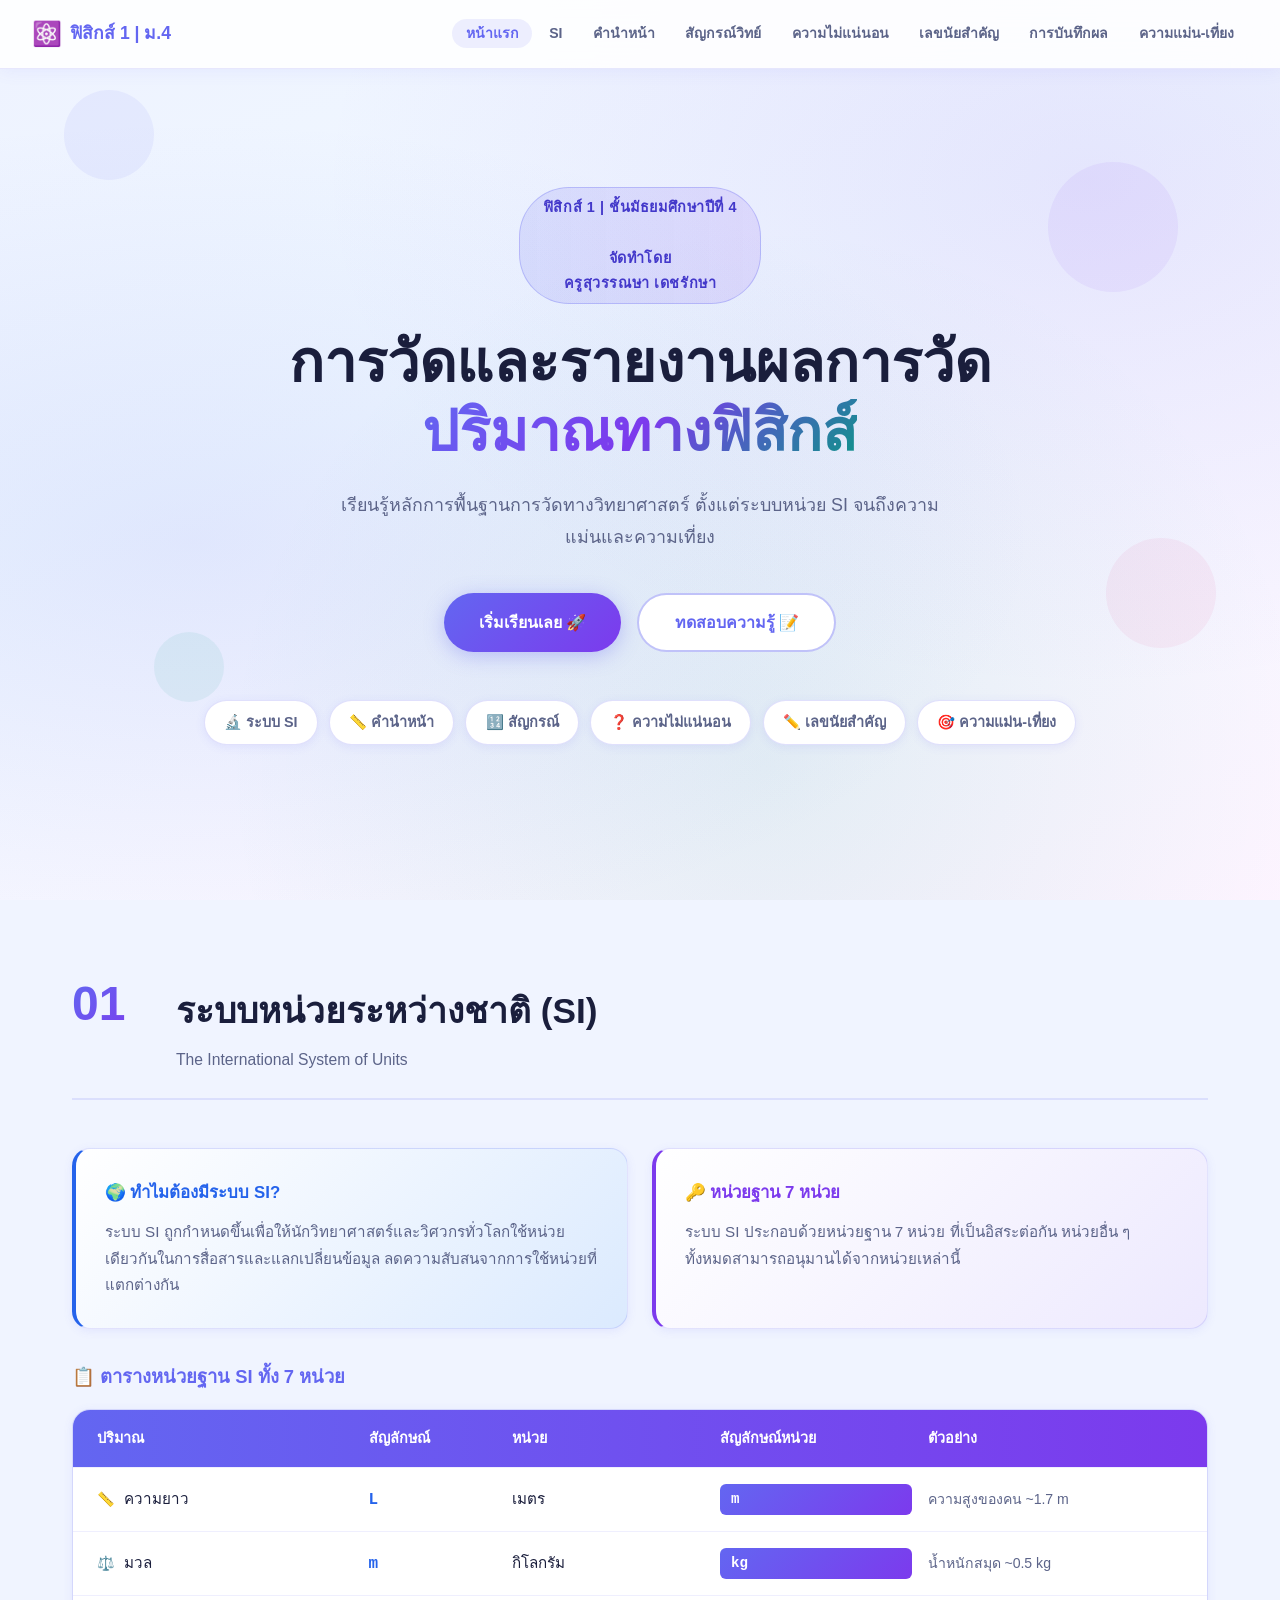
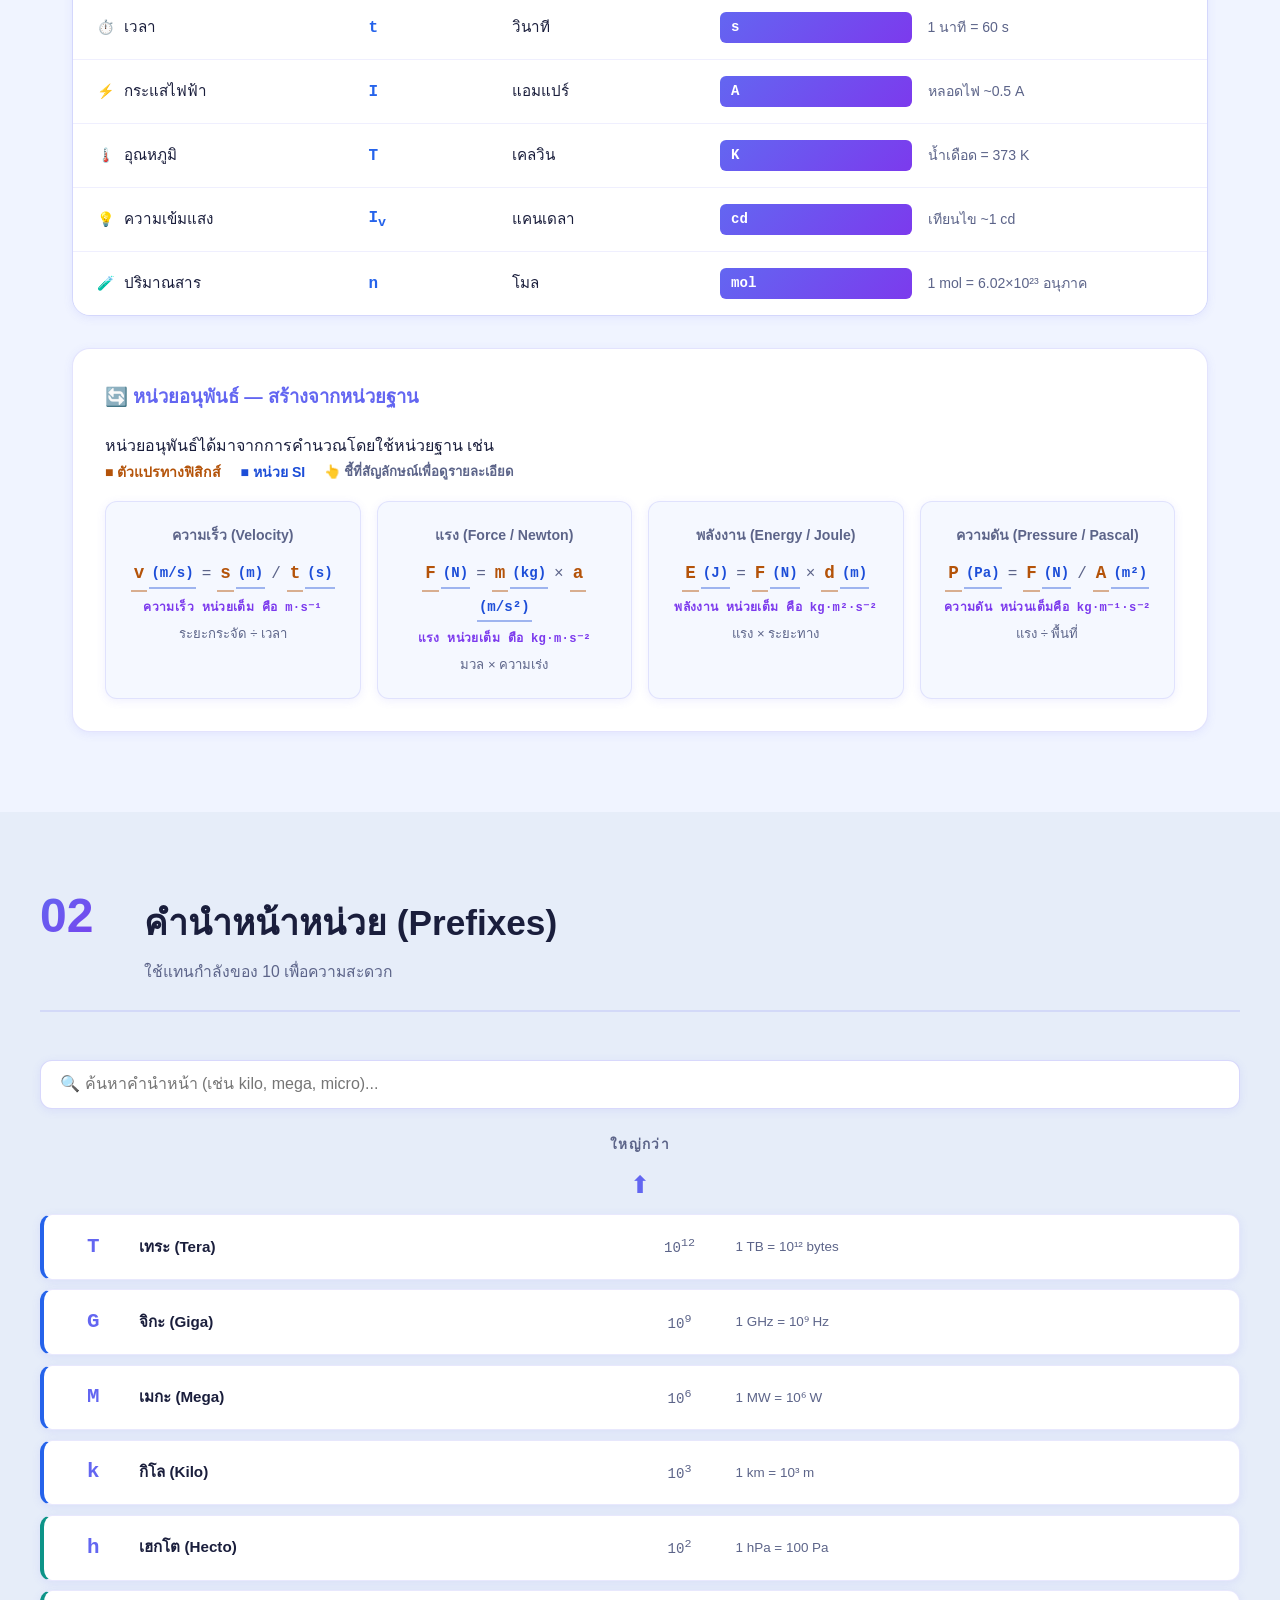
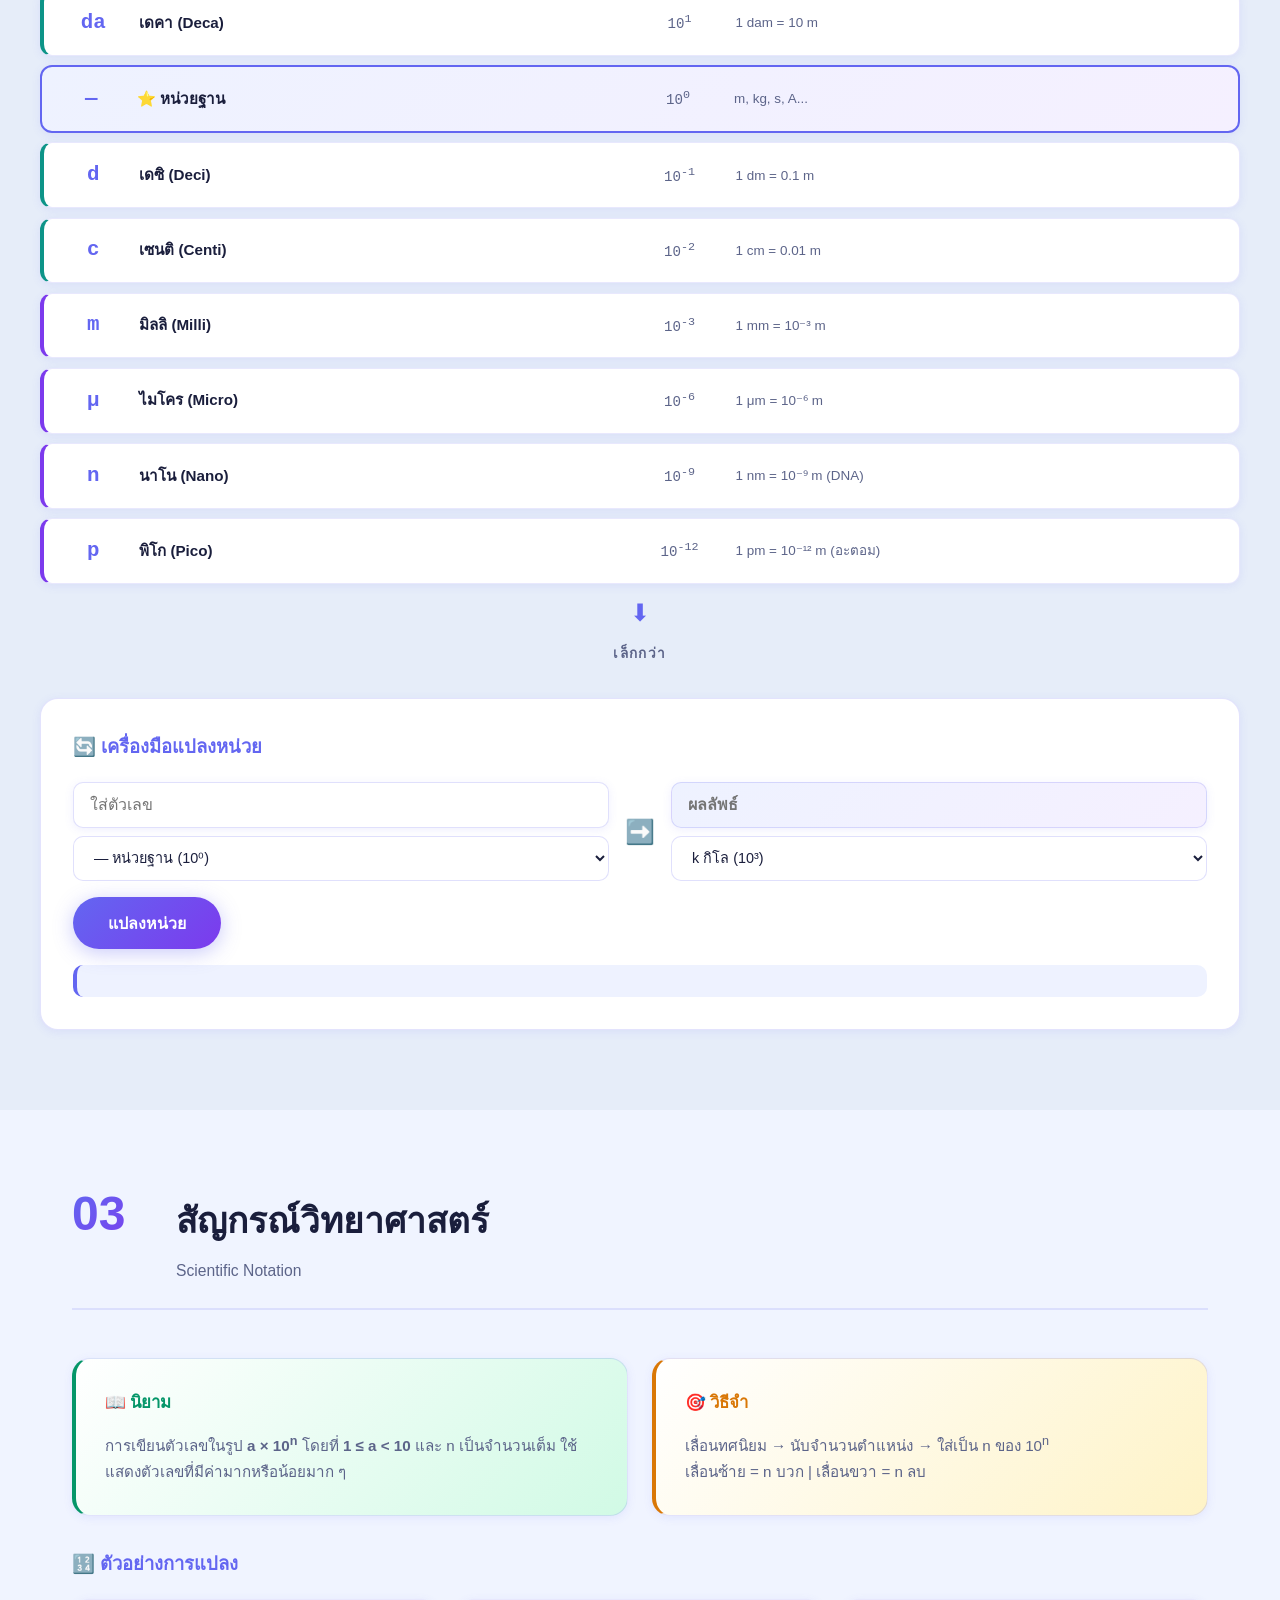
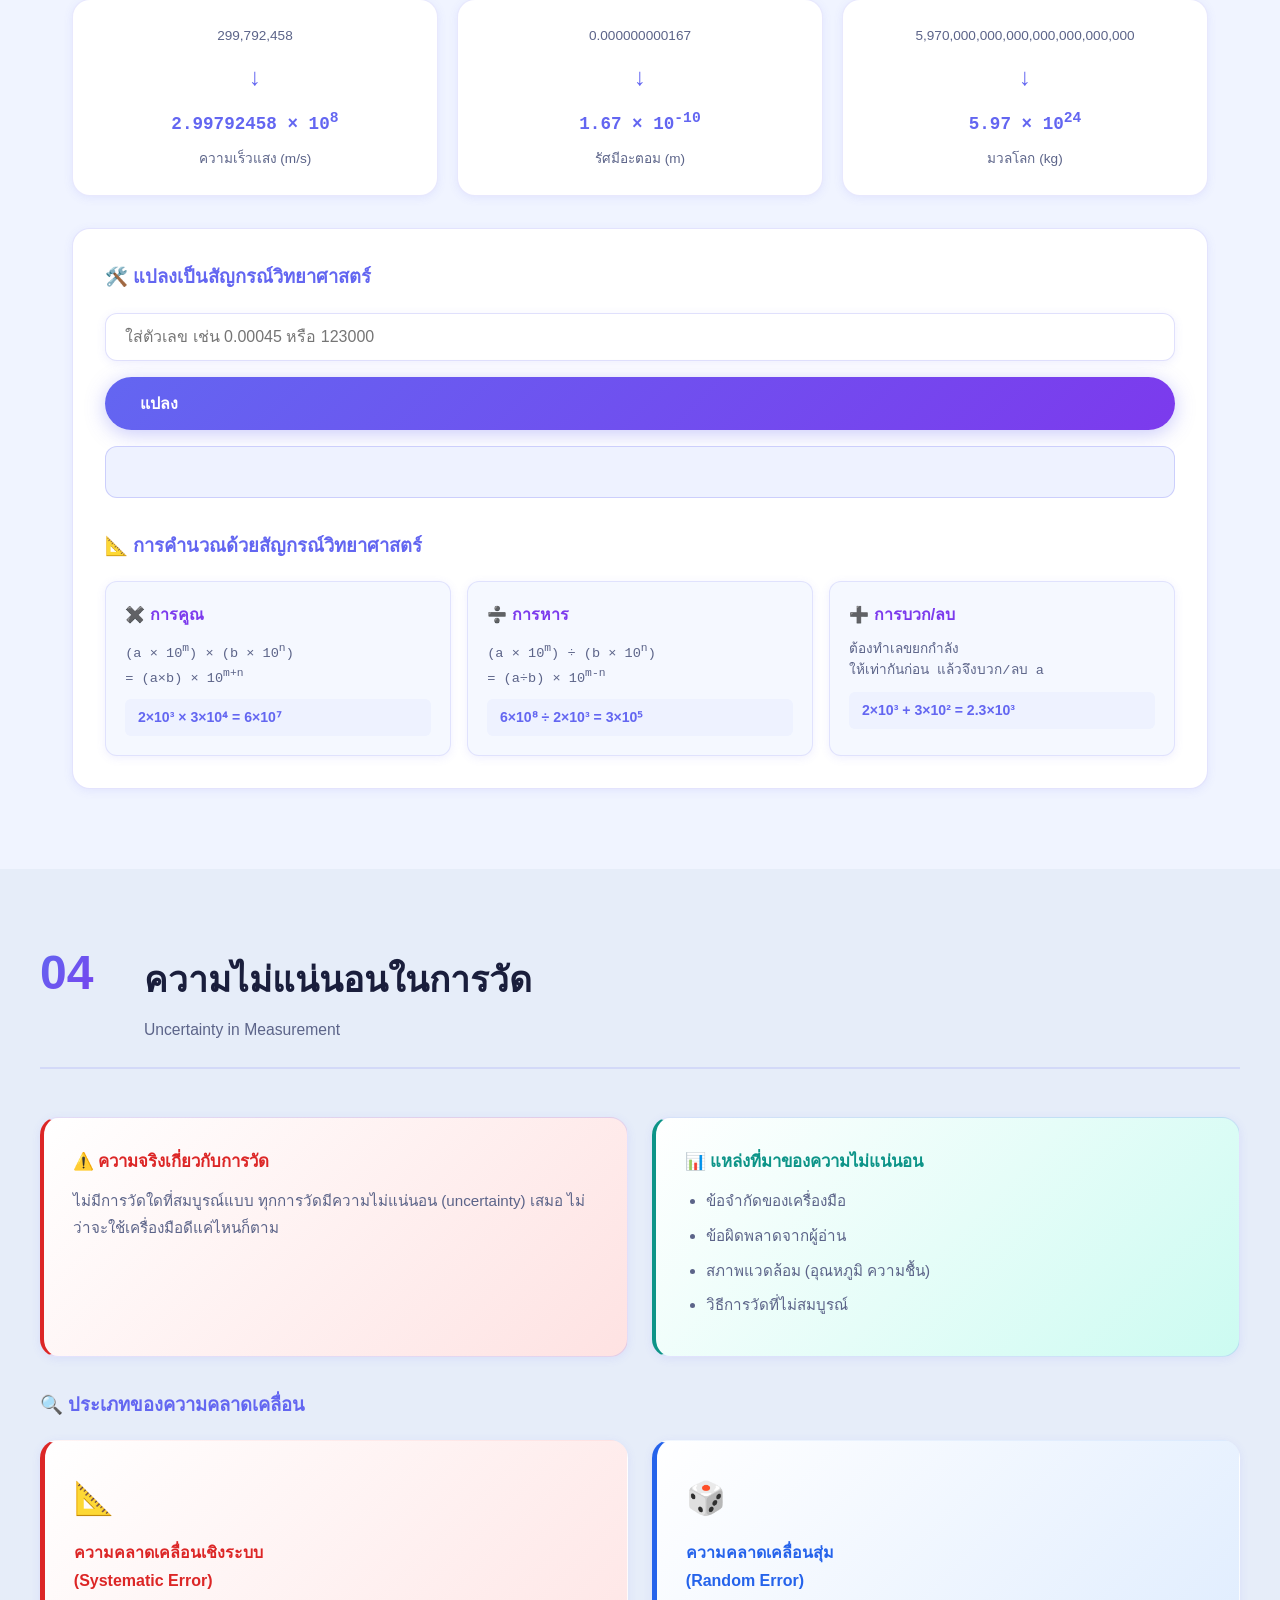
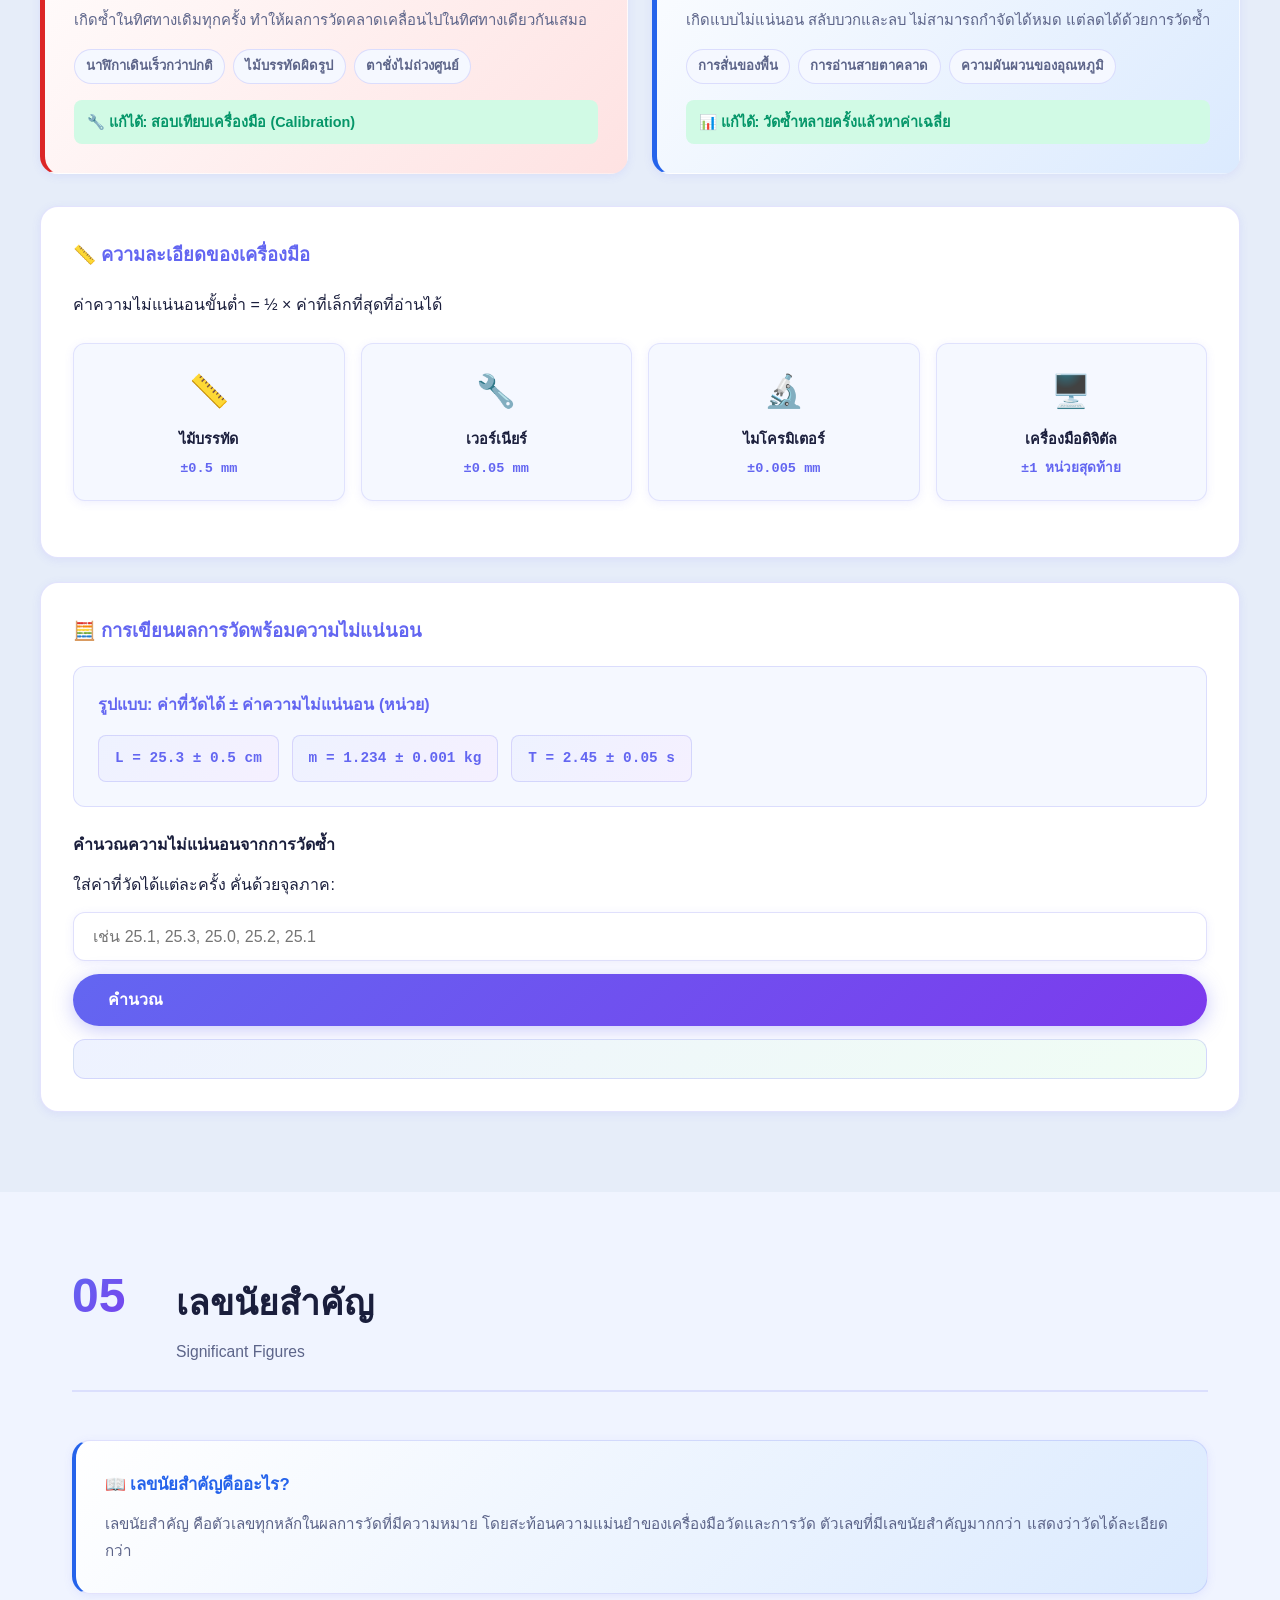
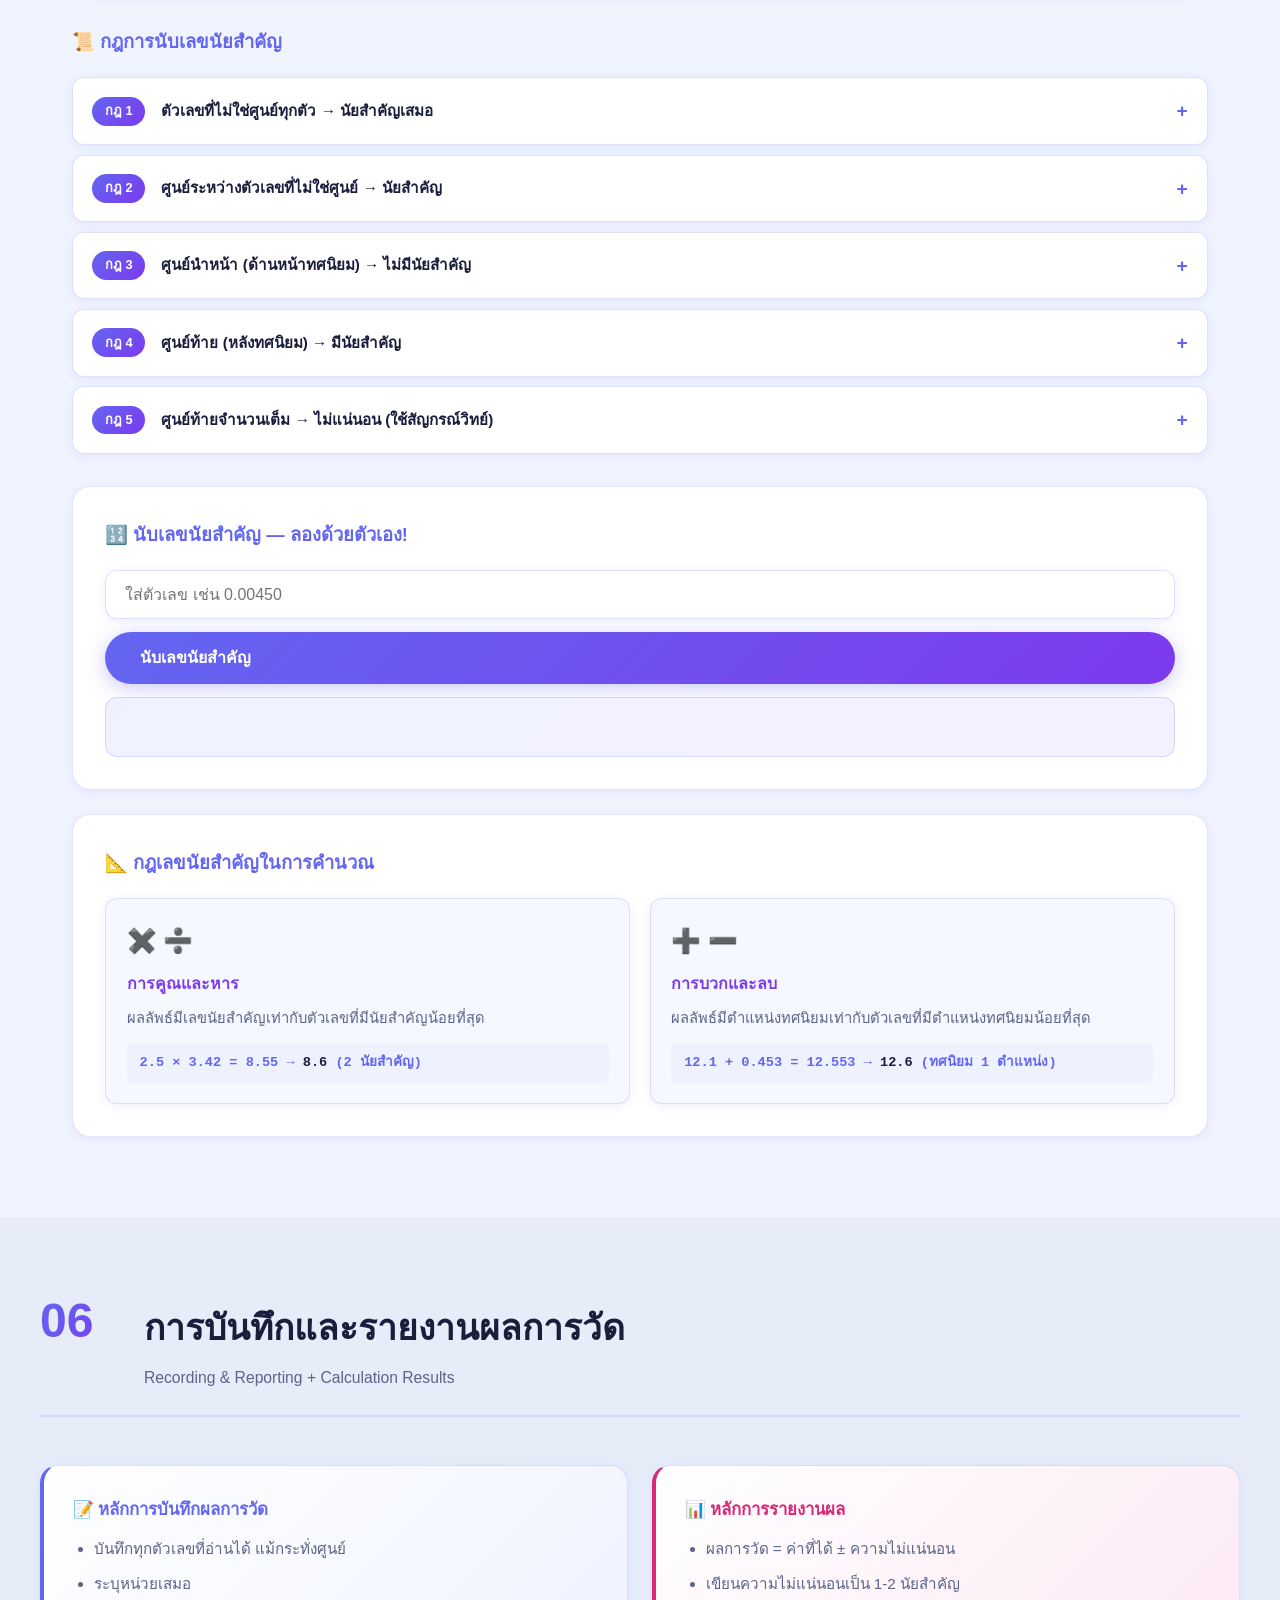
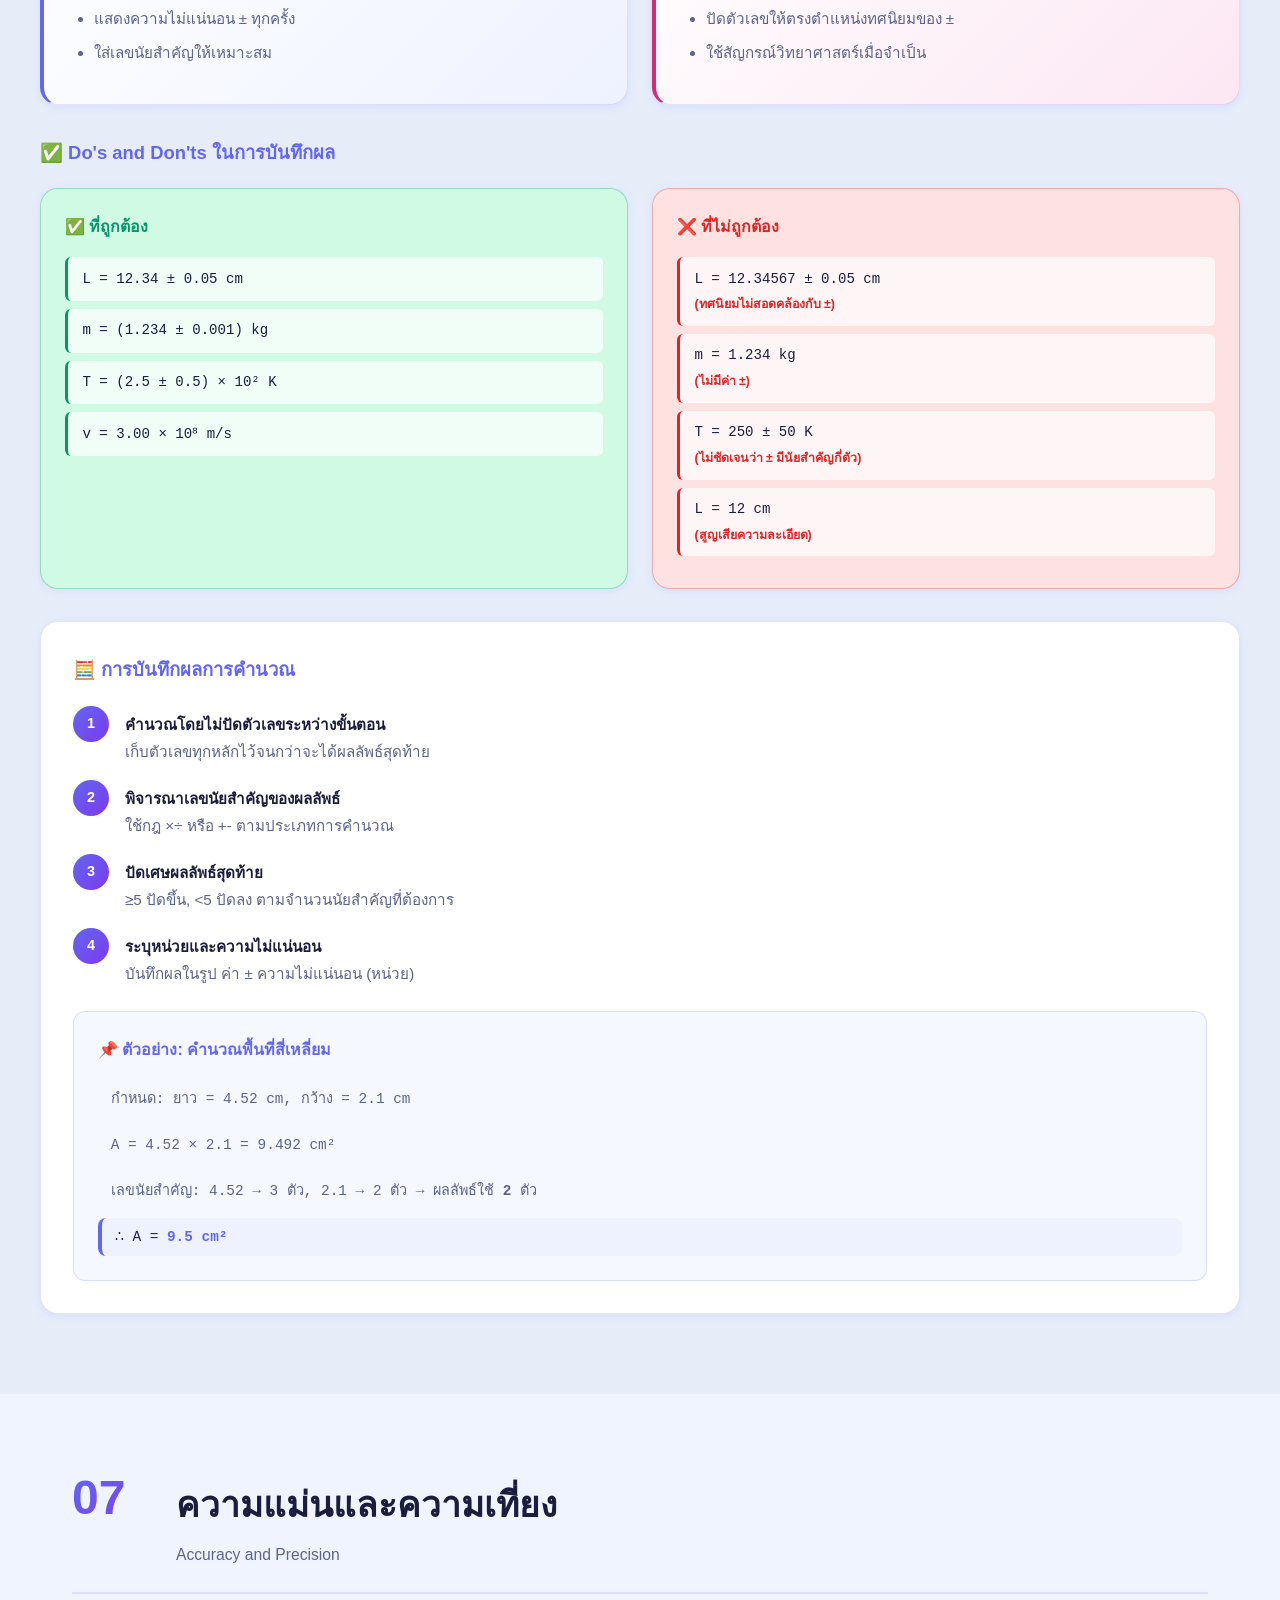
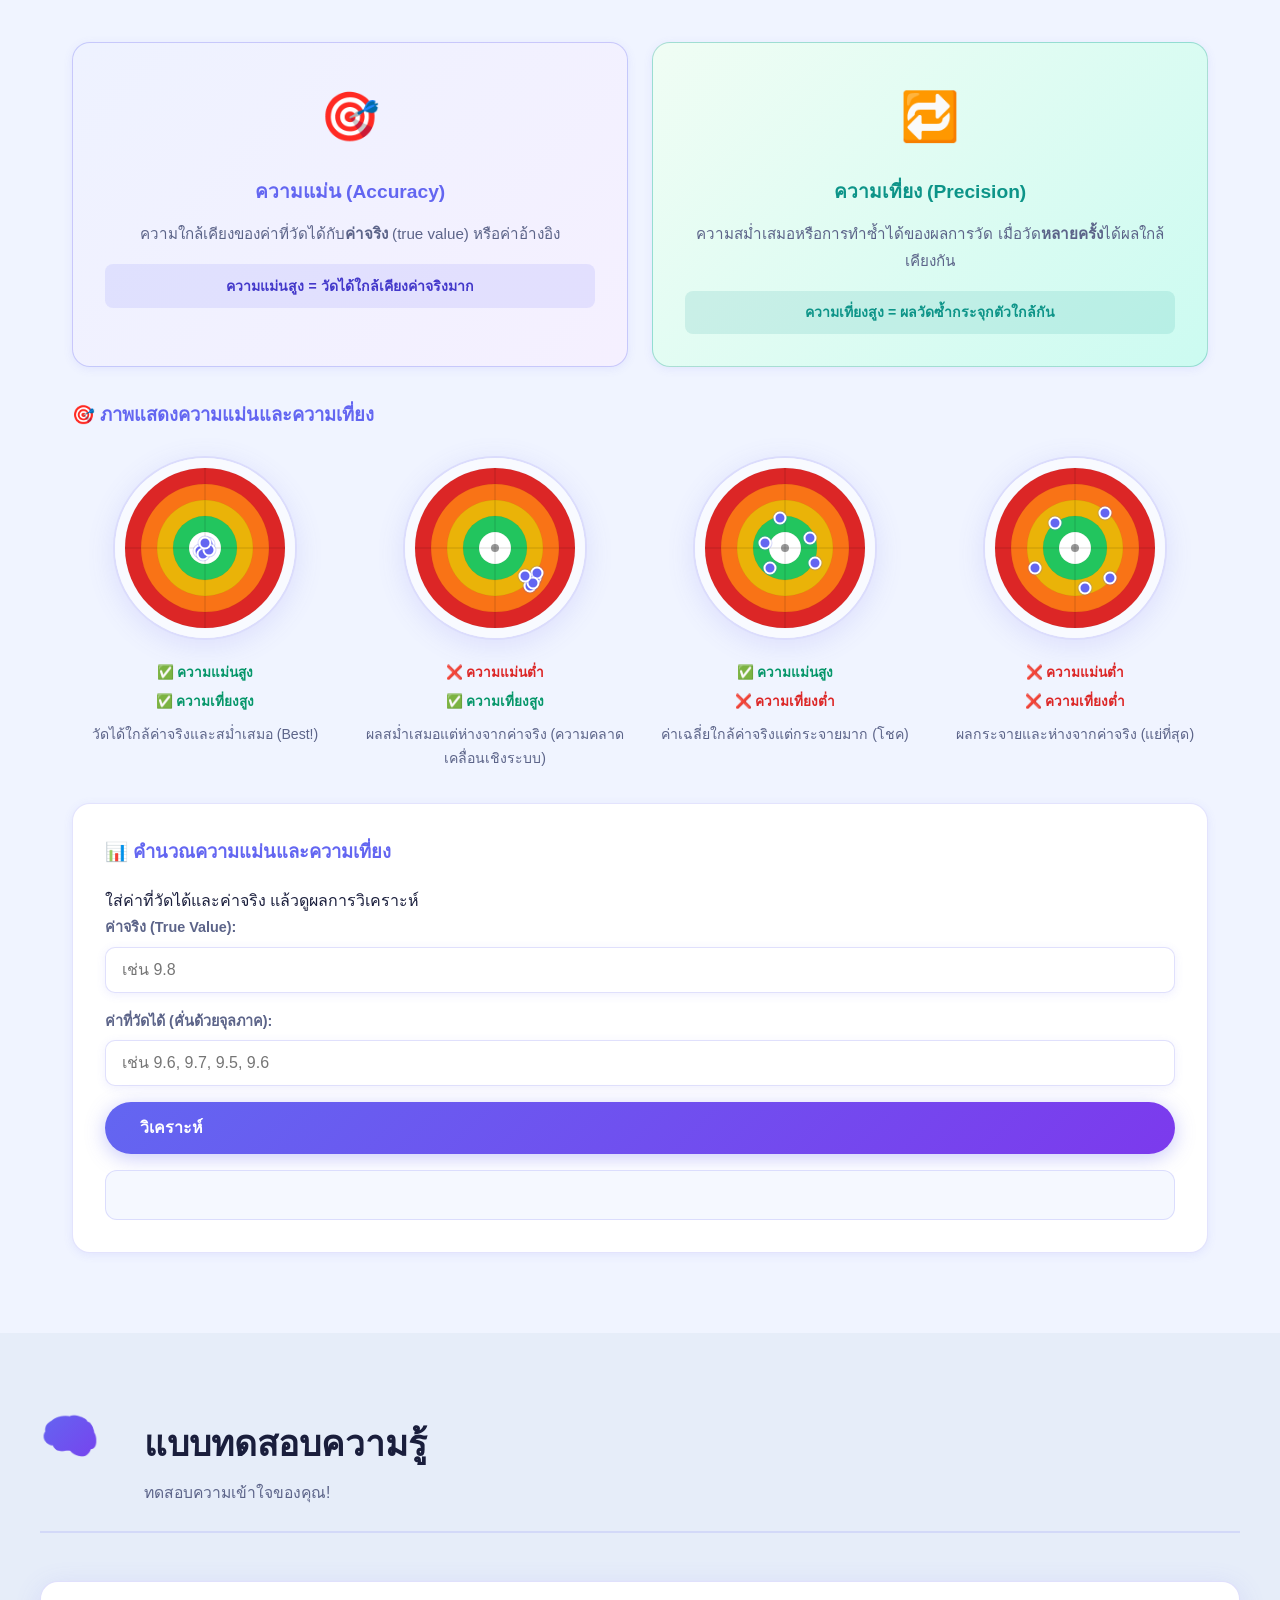
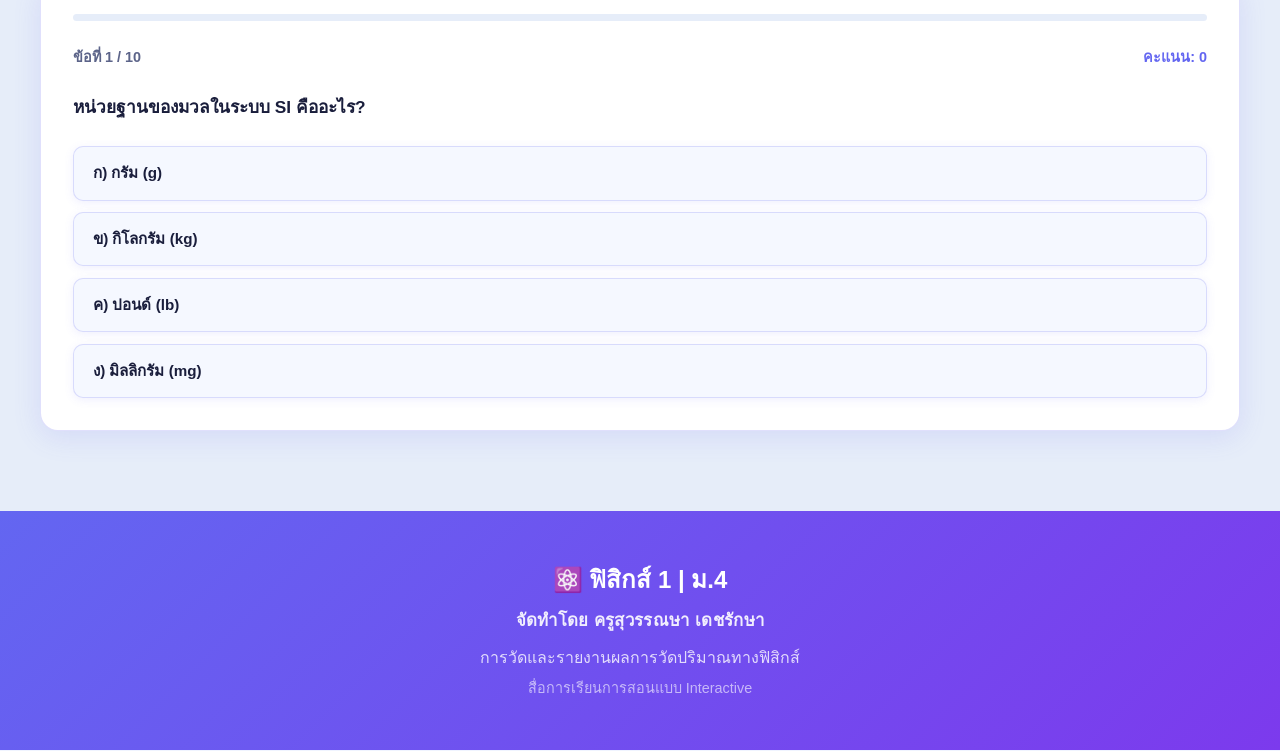
==== commit 33b8c363: "index.html" ====
--- a/M4/Chapter1/index.html
+++ b/M4/Chapter1/index.html
@@ -40,7 +40,7 @@
     <div class="floating-particle p3"></div>
     <div class="floating-particle p4"></div>
     <div class="hero-content">
-      <div class="hero-badge">ฟิสิกส์ 1 | ชั้นมัธยมศึกษาปีที่ 4</div>
+      <div class="hero-badge">ฟิสิกส์ 1 | ชั้นมัธยมศึกษาปีที่ 4<br><br>จัดทำโดย <br> ครูสุวรรณษา เดชรักษา</div>
       <h1 class="hero-title">การวัดและรายงานผลการวัด<br><span class="gradient-text">ปริมาณทางฟิสิกส์</span></h1>
       <p class="hero-subtitle">เรียนรู้หลักการพื้นฐานการวัดทางวิทยาศาสตร์ ตั้งแต่ระบบหน่วย SI จนถึงความแม่นและความเที่ยง
       </p>
--- a/M4/Chapter1/styles.css
+++ b/M4/Chapter1/styles.css
@@ -0,0 +1,706 @@
+/* ===== RESET & BASE ===== */
+*, *::before, *::after { box-sizing: border-box; margin: 0; padding: 0; }
+
+:root {
+  --bg:       #f0f4ff;
+  --bg2:      #e6edf9;
+  --surface:  #ffffff;
+  --surface2: #f5f8ff;
+  --border:   rgba(99,102,241,0.18);
+  --shadow-sm: 0 2px 10px rgba(99,102,241,0.10);
+  --shadow:    0 6px 28px rgba(99,102,241,0.14);
+  --shadow-lg: 0 12px 48px rgba(99,102,241,0.18);
+
+  /* Text */
+  --text:       #1a1e3c;
+  --text-muted: #5c6489;
+  --text-light: #8892b0;
+
+  /* Brand palette */
+  --indigo:      #6366f1;
+  --indigo-dark: #4338ca;
+  --violet:      #7c3aed;
+  --blue:        #2563eb;
+  --blue-light:  #dbeafe;
+  --teal:        #0d9488;
+  --teal-light:  #ccfbf1;
+  --green:       #059669;
+  --green-light: #d1fae5;
+  --orange:      #d97706;
+  --orange-light:#fef3c7;
+  --red:         #dc2626;
+  --red-light:   #fee2e2;
+  --pink:        #db2777;
+  --pink-light:  #fce7f3;
+  --purple:      #7c3aed;
+  --purple-light:#ede9fe;
+  --amber:       #b45309;
+  --amber-light: #fef9c3;
+
+  /* Tokens */
+  --var-color:  #b45309;    /* amber — physics variables */
+  --unit-color: #1d4ed8;    /* blue  — SI units */
+
+  --accent:  #6366f1;
+  --accent2: #7c3aed;
+
+  --radius:    18px;
+  --radius-sm: 12px;
+  --transition: all 0.28s cubic-bezier(0.4,0,0.2,1);
+}
+
+html { scroll-behavior: smooth; }
+body {
+  font-family: 'Sarabun', sans-serif;
+  background: var(--bg);
+  color: var(--text);
+  line-height: 1.75;
+  overflow-x: hidden;
+}
+
+/* ===== NAVBAR ===== */
+.navbar {
+  position: fixed; top: 0; left: 0; right: 0; z-index: 1000;
+  display: flex; align-items: center; justify-content: space-between;
+  padding: 0.8rem 2rem;
+  background: rgba(255,255,255,0.88);
+  backdrop-filter: blur(20px);
+  border-bottom: 1px solid rgba(99,102,241,0.15);
+  box-shadow: 0 2px 16px rgba(99,102,241,0.08);
+  transition: var(--transition);
+}
+.navbar.scrolled { padding: 0.5rem 2rem; box-shadow: var(--shadow); }
+.nav-brand {
+  display: flex; align-items: center; gap: 0.5rem;
+  font-size: 1.1rem; font-weight: 800; color: var(--indigo);
+  text-decoration: none;
+}
+.nav-icon { font-size: 1.5rem; }
+.nav-links { display: flex; list-style: none; gap: 0.2rem; flex-wrap: wrap; }
+.nav-link {
+  color: var(--text-muted); text-decoration: none;
+  padding: 0.4rem 0.85rem; border-radius: 50px;
+  font-size: 0.88rem; font-weight: 600; transition: var(--transition);
+}
+.nav-link:hover, .nav-link.active {
+  color: var(--indigo); background: rgba(99,102,241,0.1);
+}
+.hamburger {
+  display: none; background: none; border: none;
+  color: var(--text); font-size: 1.5rem; cursor: pointer;
+}
+
+/* ===== HERO ===== */
+.hero {
+  position: relative; min-height: 100vh;
+  display: flex; align-items: center; justify-content: center;
+  text-align: center; padding: 6rem 2rem 4rem;
+  overflow: hidden;
+  background: linear-gradient(160deg, #eef2ff 0%, #f0f9ff 40%, #fdf4ff 100%);
+}
+.hero-bg {
+  position: absolute; inset: 0;
+  background:
+    radial-gradient(ellipse at 15% 60%, rgba(99,102,241,0.12) 0%, transparent 55%),
+    radial-gradient(ellipse at 85% 20%, rgba(124,58,237,0.10) 0%, transparent 50%),
+    radial-gradient(ellipse at 60% 85%, rgba(13,148,136,0.09) 0%, transparent 50%);
+}
+.floating-particle {
+  position: absolute; border-radius: 50%;
+  animation: floatParticle 7s ease-in-out infinite;
+}
+.p1 { width:90px; height:90px; background:rgba(99,102,241,0.08); top:10%; left:5%; animation-delay:0s; }
+.p2 { width:130px; height:130px; background:rgba(124,58,237,0.07); top:18%; right:8%; animation-delay:2.5s; }
+.p3 { width:70px; height:70px; background:rgba(13,148,136,0.08); bottom:22%; left:12%; animation-delay:5s; }
+.p4 { width:110px; height:110px; background:rgba(219,39,119,0.06); bottom:28%; right:5%; animation-delay:1.2s; }
+@keyframes floatParticle {
+  0%,100% { transform: translateY(0) rotate(0deg); }
+  50% { transform: translateY(-28px) rotate(180deg); }
+}
+.hero-content { position:relative; z-index:1; max-width:920px; }
+.hero-badge {
+  display: inline-block; margin-bottom: 1.5rem;
+  padding: 0.45rem 1.4rem; border-radius: 50px;
+  background: linear-gradient(90deg, rgba(99,102,241,0.15), rgba(124,58,237,0.12));
+  border: 1.5px solid rgba(99,102,241,0.3);
+  color: var(--indigo-dark); font-size: 0.9rem; font-weight: 700;
+  letter-spacing: 0.04em;
+}
+.hero-title {
+  font-size: clamp(2rem,5vw,3.6rem); font-weight: 800;
+  line-height: 1.2; margin-bottom: 1.5rem; color: var(--text);
+}
+.gradient-text {
+  background: linear-gradient(135deg, var(--indigo), var(--violet), var(--teal));
+  -webkit-background-clip: text; -webkit-text-fill-color: transparent;
+  background-clip: text;
+}
+.hero-subtitle {
+  font-size: 1.12rem; color: var(--text-muted); max-width: 620px;
+  margin: 0 auto 2.5rem;
+}
+.hero-buttons { display:flex; gap:1rem; justify-content:center; flex-wrap:wrap; margin-bottom:3rem; }
+
+/* Buttons */
+.btn {
+  display: inline-flex; align-items: center; gap: 0.5rem;
+  padding: 0.85rem 2.2rem; border-radius: 50px;
+  font-family: 'Sarabun',sans-serif; font-size: 1rem; font-weight: 700;
+  text-decoration: none; border: none; cursor: pointer;
+  transition: var(--transition);
+}
+.btn-primary {
+  background: linear-gradient(135deg, var(--indigo), var(--violet));
+  color: #fff;
+  box-shadow: 0 4px 20px rgba(99,102,241,0.35);
+}
+.btn-primary:hover { transform: translateY(-3px); box-shadow: 0 8px 32px rgba(99,102,241,0.45); }
+.btn-outline {
+  background: #fff; color: var(--indigo);
+  border: 2px solid rgba(99,102,241,0.4);
+}
+.btn-outline:hover { background: rgba(99,102,241,0.07); transform: translateY(-3px); box-shadow: var(--shadow-sm); }
+
+.topic-cards-mini { display:flex; flex-wrap:wrap; gap:0.7rem; justify-content:center; }
+.topic-mini-card {
+  padding: 0.55rem 1.2rem; border-radius: 50px;
+  background: #fff; border: 1.5px solid rgba(99,102,241,0.2);
+  font-size: 0.9rem; font-weight: 600; cursor: pointer;
+  color: var(--text-muted); transition: var(--transition);
+  box-shadow: var(--shadow-sm);
+}
+.topic-mini-card:hover {
+  border-color: var(--indigo); color: var(--indigo);
+  transform: translateY(-2px); box-shadow: var(--shadow);
+}
+
+/* ===== CONTENT SECTIONS ===== */
+.content-section { padding: 5rem 2rem; max-width: 1200px; margin: 0 auto; }
+.alt-bg { background: var(--bg2); max-width: 100%; padding: 5rem 2rem; }
+.alt-bg > * { max-width: 1200px; margin-left: auto; margin-right: auto; }
+.alt-bg .section-header, .alt-bg .content-grid, .alt-bg .interactive-box,
+.alt-bg .prefix-interactive, .alt-bg .uncertainty-types, .alt-bg .sf-rules,
+.alt-bg .recording-demo, .alt-bg .ap-definitions, .alt-bg .targets-section,
+.alt-bg .quiz-container, .alt-bg #quizResult { max-width:1200px; margin-left:auto; margin-right:auto; }
+
+.section-header {
+  display: flex; align-items: flex-start; gap: 1.5rem;
+  margin-bottom: 3rem; padding-bottom: 1.5rem;
+  border-bottom: 2px solid rgba(99,102,241,0.15);
+}
+.section-number {
+  font-size: 3rem; font-weight: 800; line-height: 1; min-width: 80px;
+  background: linear-gradient(135deg, var(--indigo), var(--violet));
+  -webkit-background-clip: text; -webkit-text-fill-color: transparent;
+  background-clip: text;
+}
+.section-title { font-size: clamp(1.5rem,3vw,2.2rem); font-weight: 800; color: var(--text); }
+.section-subtitle { color: var(--text-muted); font-size: 0.98rem; margin-top: 0.3rem; font-weight: 500; }
+
+/* ===== INFO CARDS ===== */
+.content-grid { display:grid; grid-template-columns:repeat(auto-fit,minmax(280px,1fr)); gap:1.5rem; margin-bottom:2rem; }
+.info-card {
+  padding: 1.8rem; border-radius: var(--radius);
+  border: 1.5px solid var(--border);
+  background: var(--surface);
+  box-shadow: var(--shadow-sm);
+  transition: var(--transition);
+}
+.info-card:hover { transform: translateY(-4px); box-shadow: var(--shadow); }
+.info-card h3 { font-size: 1.05rem; margin-bottom: 0.75rem; font-weight: 700; }
+.info-card ul { padding-left: 1.3rem; }
+.info-card li { margin-bottom: 0.5rem; color: var(--text-muted); font-size: 0.95rem; }
+.info-card p { color: var(--text-muted); font-size: 0.95rem; }
+
+.card-blue   { border-left: 4px solid var(--blue);   background: linear-gradient(135deg, #fff, var(--blue-light)); }
+.card-blue h3 { color: var(--blue); }
+.card-purple { border-left: 4px solid var(--purple); background: linear-gradient(135deg, #fff, var(--purple-light)); }
+.card-purple h3 { color: var(--purple); }
+.card-green  { border-left: 4px solid var(--green);  background: linear-gradient(135deg, #fff, var(--green-light)); }
+.card-green h3 { color: var(--green); }
+.card-orange { border-left: 4px solid var(--orange); background: linear-gradient(135deg, #fff, var(--orange-light)); }
+.card-orange h3 { color: var(--orange); }
+.card-red    { border-left: 4px solid var(--red);    background: linear-gradient(135deg, #fff, var(--red-light)); }
+.card-red h3 { color: var(--red); }
+.card-teal   { border-left: 4px solid var(--teal);   background: linear-gradient(135deg, #fff, var(--teal-light)); }
+.card-teal h3 { color: var(--teal); }
+.card-indigo { border-left: 4px solid var(--indigo); background: linear-gradient(135deg, #fff, #eef2ff); }
+.card-indigo h3 { color: var(--indigo); }
+.card-pink   { border-left: 4px solid var(--pink);   background: linear-gradient(135deg, #fff, var(--pink-light)); }
+.card-pink h3 { color: var(--pink); }
+
+/* ===== SI TABLE ===== */
+.si-table-container { margin: 2rem 0; }
+.table-title { font-size: 1.15rem; font-weight: 700; margin-bottom: 1rem; color: var(--indigo); }
+.si-table { border-radius: var(--radius); overflow: hidden; border: 1.5px solid rgba(99,102,241,0.2); box-shadow: var(--shadow-sm); }
+.si-table-header {
+  display: grid; grid-template-columns: 2fr 1fr 1.5fr 1.5fr 2fr;
+  gap: 1rem; padding: 1rem 1.5rem;
+  background: linear-gradient(90deg, var(--indigo), var(--violet));
+  font-weight: 700; font-size: 0.9rem; color: #fff;
+}
+.si-table-row {
+  display: grid; grid-template-columns: 2fr 1fr 1.5fr 1.5fr 2fr;
+  gap: 1rem; padding: 1rem 1.5rem; align-items: center;
+  border-top: 1px solid rgba(99,102,241,0.1); font-size: 0.95rem;
+  background: var(--surface); transition: var(--transition);
+}
+.si-table-row:hover { background: #f0f4ff; }
+.quantity-icon { margin-right: 0.3rem; }
+.formula { color: var(--blue); font-family: 'Fira Code',monospace; font-size: 1rem; font-weight: 600; }
+.unit-badge {
+  display: inline-block; padding: 0.2rem 0.7rem;
+  background: linear-gradient(135deg, var(--indigo), var(--violet));
+  border-radius: 6px; color: #fff;
+  font-family: 'Fira Code',monospace; font-size: 0.88rem; font-weight: 600;
+}
+.si-table-row span:last-child { color: var(--text-muted); font-size: 0.88rem; }
+
+/* ===== DERIVED UNITS ===== */
+.interactive-box {
+  background: var(--surface); border: 1.5px solid var(--border);
+  border-radius: var(--radius); padding: 2rem; margin-top: 2rem;
+  box-shadow: var(--shadow-sm);
+}
+.interactive-box h3 { font-size: 1.15rem; font-weight: 700; margin-bottom: 1.2rem; color: var(--indigo); }
+.derived-units-grid { display:grid; grid-template-columns:repeat(auto-fit,minmax(200px,1fr)); gap:1rem; }
+.derived-card {
+  background: var(--surface2); border-radius: var(--radius-sm);
+  padding: 1.3rem; border: 1.5px solid rgba(99,102,241,0.15);
+  text-align: center; transition: var(--transition); box-shadow: var(--shadow-sm);
+}
+.derived-card:hover { border-color: var(--indigo); transform: translateY(-3px); box-shadow: var(--shadow); }
+.derived-top { font-size: 0.88rem; color: var(--text-muted); font-weight: 600; margin-bottom: 0.6rem; }
+.derived-formula {
+  font-size: 1rem; margin-bottom: 0.4rem; display: flex;
+  align-items: center; justify-content: center; flex-wrap: wrap; gap: 2px;
+}
+.derived-dim { font-family:'Fira Code',monospace; font-size:0.76rem; color:var(--violet); margin:0.4rem 0 0.25rem; letter-spacing:0.03em; font-weight:600; }
+.derived-bot { font-size: 0.82rem; color: var(--text-muted); }
+.derived-legend {
+  display:flex; gap:1.2rem; align-items:center; flex-wrap:wrap;
+  margin-bottom:1rem; font-size:0.88rem; font-weight:700;
+}
+.legend-var  { color: var(--var-color); }
+.legend-unit { color: var(--unit-color); }
+
+/* ===== FORMULA TOKENS ===== */
+.var-token {
+  color: var(--var-color);
+  font-family: 'Fira Code',monospace;
+  font-weight: 800; font-size: 1.1em;
+  cursor: help; padding: 1px 3px;
+  border-bottom: 2.5px solid rgba(180,83,9,0.45);
+  border-radius: 3px 3px 0 0;
+  transition: background 0.2s; display: inline-block;
+}
+.var-token:hover { background: rgba(180,83,9,0.1); }
+.unit-token {
+  color: var(--unit-color);
+  font-family: 'Fira Code',monospace;
+  font-weight: 700; font-size: 0.88em;
+  cursor: help; padding: 1px 2px;
+  border-bottom: 2.5px solid rgba(29,78,216,0.4);
+  border-radius: 3px 3px 0 0;
+  transition: background 0.2s; display: inline-block;
+}
+.unit-token:hover { background: rgba(29,78,216,0.08); }
+.op-sign { color: var(--text-muted); margin: 0 4px; font-family:'Fira Code',monospace; }
+
+/* Floating Tooltip */
+.formula-tooltip {
+  position: fixed; z-index: 9999; pointer-events: none;
+  padding: 0.65rem 1.1rem; border-radius: 12px;
+  background: rgba(255,255,255,0.97);
+  border: 1.5px solid rgba(99,102,241,0.25);
+  box-shadow: 0 8px 36px rgba(99,102,241,0.2);
+  max-width: 250px; min-width: 140px;
+  opacity: 0; transform: translateY(-6px) scale(0.97);
+  transition: opacity 0.18s ease, transform 0.18s ease;
+  backdrop-filter: blur(16px);
+  left: -999px; top: 0;
+}
+.formula-tooltip.visible { opacity:1; transform:translateY(0) scale(1); }
+.tt-type {
+  font-size: 0.7rem; font-weight: 800; letter-spacing: 0.1em;
+  text-transform: uppercase; margin-bottom: 0.3rem;
+}
+.tt-type.is-var  { color: var(--var-color); }
+.tt-type.is-unit { color: var(--unit-color); }
+.tt-label { font-size: 0.9rem; color: var(--text); font-family:'Fira Code',monospace; line-height:1.4; }
+
+/* ===== PREFIXES ===== */
+.prefix-interactive { margin-bottom: 2rem; }
+.prefix-search-box { margin-bottom: 1.5rem; }
+.search-input {
+  width:100%; padding:0.9rem 1.2rem; border-radius: 12px;
+  background: var(--surface); border: 1.5px solid rgba(99,102,241,0.25);
+  color: var(--text); font-family:'Sarabun',sans-serif; font-size:1rem;
+  transition: var(--transition); box-shadow: var(--shadow-sm);
+}
+.search-input:focus { outline:none; border-color:var(--indigo); box-shadow:0 0 0 3px rgba(99,102,241,0.15); }
+.prefix-scale { display:flex; flex-direction:column; align-items:center; gap:0.5rem; }
+.scale-label { color:var(--text-muted); font-size:0.85rem; font-weight:700; letter-spacing:0.1em; }
+.scale-arrow { color:var(--indigo); font-size:1.5rem; }
+.prefix-grid { display:flex; flex-direction:column; gap:0.6rem; width:100%; }
+.prefix-card {
+  display:grid; grid-template-columns:60px 1fr 80px 1fr;
+  gap:1rem; align-items:center; padding:0.85rem 1.2rem;
+  border-radius: var(--radius-sm); border:1.5px solid rgba(99,102,241,0.15);
+  background: var(--surface); cursor:pointer; transition:var(--transition);
+  box-shadow: var(--shadow-sm);
+}
+.prefix-card:hover { transform:translateX(5px); box-shadow:var(--shadow); }
+.prefix-card.big     { border-left:4px solid var(--blue); }
+.prefix-card.neutral { border-left:4px solid var(--teal); }
+.prefix-card.small   { border-left:4px solid var(--violet); }
+.prefix-card.base-unit { border:2.5px solid var(--indigo); background:linear-gradient(135deg,#eef2ff,#f5f0ff); }
+.prefix-card.hidden { display:none; }
+.prefix-symbol { font-family:'Fira Code',monospace; font-size:1.3rem; font-weight:700; color:var(--indigo); text-align:center; }
+.prefix-name { font-size:0.95rem; font-weight:600; color:var(--text); }
+.prefix-power { font-family:'Fira Code',monospace; font-size:0.88rem; color:var(--text-muted); text-align:center; }
+.prefix-example { font-size:0.84rem; color:var(--text-muted); }
+
+/* Converter */
+.converter-box { margin-top:2rem; }
+.converter-grid { display:flex; gap:1rem; align-items:center; flex-wrap:wrap; }
+.converter-input-group { display:flex; flex-direction:column; gap:0.5rem; flex:1; min-width:200px; }
+.convert-input {
+  padding:0.8rem 1rem; border-radius:10px;
+  background:var(--surface); border:1.5px solid rgba(99,102,241,0.2);
+  color:var(--text); font-family:'Sarabun',sans-serif; font-size:1rem; width:100%;
+  box-shadow: var(--shadow-sm);
+}
+.convert-input:focus { outline:none; border-color:var(--indigo); }
+.convert-input.result-input { background:linear-gradient(135deg,#eef2ff,#f5f0ff); color:var(--indigo); font-weight:700; }
+.convert-select {
+  padding:0.8rem 1rem; border-radius:10px;
+  background:var(--surface); border:1.5px solid rgba(99,102,241,0.2);
+  color:var(--text); font-family:'Sarabun',sans-serif; font-size:0.9rem;
+}
+.convert-arrow { font-size:1.5rem; }
+.convert-explain {
+  margin-top:1rem; padding:1rem 1.2rem; border-radius:10px;
+  background:#eef2ff; border-left:4px solid var(--indigo);
+  font-family:'Fira Code',monospace; color:var(--text-muted); font-size:0.93rem;
+}
+
+/* ===== SCIENTIFIC NOTATION ===== */
+.notation-demo { margin:2rem 0; }
+.notation-demo h3 { font-size:1.15rem; font-weight:700; margin-bottom:1.2rem; color:var(--indigo); }
+.example-cards { display:grid; grid-template-columns:repeat(auto-fit,minmax(220px,1fr)); gap:1.2rem; }
+.example-card {
+  background:var(--surface); border-radius:var(--radius); padding:1.5rem;
+  border:1.5px solid rgba(99,102,241,0.15); text-align:center;
+  transition:var(--transition); box-shadow:var(--shadow-sm);
+}
+.example-card:hover { transform:translateY(-4px); border-color:var(--indigo); box-shadow:var(--shadow); }
+.example-num  { font-size:0.85rem; color:var(--text-muted); word-break:break-all; }
+.example-arrow{ font-size:1.5rem; margin:0.5rem 0; color:var(--indigo); }
+.example-sci  { font-size:1.1rem; font-family:'Fira Code',monospace; color:var(--indigo); font-weight:700; }
+.example-label{ font-size:0.85rem; color:var(--text-muted); margin-top:0.5rem; }
+
+.notation-converter { display:flex; flex-direction:column; gap:1rem; }
+.full-input {
+  width:100%; padding:0.9rem 1.2rem; border-radius:12px;
+  background:var(--surface); border:1.5px solid rgba(99,102,241,0.2);
+  color:var(--text); font-family:'Sarabun',sans-serif; font-size:1rem;
+  box-shadow: var(--shadow-sm);
+}
+.full-input:focus { outline:none; border-color:var(--indigo); box-shadow:0 0 0 3px rgba(99,102,241,0.12); }
+.notation-result {
+  padding:1.2rem; border-radius:12px; min-height:52px;
+  background:#eef2ff; border:1.5px solid rgba(99,102,241,0.25);
+  font-size:1.1rem; color:var(--indigo); font-family:'Fira Code',monospace; font-weight:600;
+}
+.rules-grid { display:grid; grid-template-columns:repeat(auto-fit,minmax(220px,1fr)); gap:1rem; }
+.rule-card {
+  background:var(--surface2); border-radius:var(--radius-sm); padding:1.2rem;
+  border:1.5px solid rgba(99,102,241,0.15); box-shadow:var(--shadow-sm);
+}
+.rule-title { font-size:1rem; font-weight:700; color:var(--violet); margin-bottom:0.6rem; }
+.rule-formula { font-family:'Fira Code',monospace; font-size:0.85rem; color:var(--text-muted); margin-bottom:0.6rem; line-height:1.6; }
+.rule-example { font-size:0.88rem; color:var(--indigo); font-weight:600; padding:0.4rem 0.8rem; background:#eef2ff; border-radius:6px; }
+
+/* ===== UNCERTAINTY ===== */
+.uncertainty-types { margin:2rem 0; }
+.uncertainty-types h3 { font-size:1.15rem; font-weight:700; margin-bottom:1.2rem; color:var(--indigo); }
+.type-cards { display:grid; grid-template-columns:repeat(auto-fit,minmax(300px,1fr)); gap:1.5rem; }
+.type-card {
+  padding:1.8rem; border-radius:var(--radius);
+  border:1.5px solid transparent; transition:var(--transition);
+  box-shadow:var(--shadow-sm); background:var(--surface);
+}
+.type-card:hover { transform:translateY(-4px); box-shadow:var(--shadow); }
+.systematic { border-left:5px solid var(--red); background:linear-gradient(135deg,#fff,var(--red-light)); }
+.random     { border-left:5px solid var(--blue); background:linear-gradient(135deg,#fff,var(--blue-light)); }
+.type-icon { font-size:2rem; margin-bottom:0.8rem; }
+.type-card h4 { font-size:1rem; font-weight:700; color:var(--text); margin-bottom:0.8rem; }
+.systematic h4 { color:var(--red); }
+.random h4 { color:var(--blue); }
+.type-card p { color:var(--text-muted); font-size:0.93rem; margin-bottom:1rem; }
+.error-examples { display:flex; flex-wrap:wrap; gap:0.5rem; margin-bottom:1rem; }
+.error-tag {
+  padding:0.3rem 0.7rem; border-radius:20px; font-size:0.82rem;
+  background:var(--surface2); border:1.5px solid var(--border); color:var(--text-muted); font-weight:600;
+}
+.error-fix { font-size:0.9rem; color:var(--green); padding:0.6rem 0.8rem; background:var(--green-light); border-radius:8px; font-weight:600; }
+
+.instruments-demo { display:grid; grid-template-columns:repeat(auto-fit,minmax(160px,1fr)); gap:1rem; margin:1.5rem 0; }
+.instrument {
+  padding:1.2rem; text-align:center; border-radius:var(--radius-sm);
+  background:var(--surface2); border:1.5px solid rgba(99,102,241,0.15);
+  cursor:pointer; transition:var(--transition); box-shadow:var(--shadow-sm);
+}
+.instrument:hover { border-color:var(--indigo); transform:translateY(-3px); box-shadow:var(--shadow); background:#eef2ff; }
+.inst-icon { font-size:2rem; margin-bottom:0.5rem; }
+.inst-name { font-size:0.9rem; font-weight:600; color:var(--text); }
+.inst-precision { font-family:'Fira Code',monospace; font-size:0.85rem; color:var(--indigo); margin-top:0.3rem; font-weight:700; }
+.instrument-detail {
+  margin-top:1rem; padding:1.2rem; border-radius:12px;
+  background:#eef2ff; border:1.5px solid rgba(99,102,241,0.25); color:var(--text);
+}
+.hidden { display:none; }
+
+.uncertainty-format { margin:1rem 0; }
+.format-box { background:var(--surface2); border-radius:var(--radius-sm); padding:1.5rem; border:1.5px solid var(--border); }
+.format-title { font-weight:700; color:var(--indigo); margin-bottom:1rem; }
+.format-examples { display:flex; flex-wrap:wrap; gap:0.8rem; }
+.fmt-ex {
+  padding:0.6rem 1rem; border-radius:8px; font-family:'Fira Code',monospace;
+  background:linear-gradient(135deg,#eef2ff,#f5f0ff);
+  border:1.5px solid rgba(99,102,241,0.2); font-size:0.9rem; color:var(--indigo); font-weight:600;
+}
+.uncertainty-calc { margin-top:1.5rem; display:flex; flex-direction:column; gap:0.8rem; }
+.uncertainty-result {
+  padding:1.2rem; border-radius:12px;
+  background:linear-gradient(135deg,#eef2ff,#f0fdf4);
+  border:1.5px solid rgba(99,102,241,0.2); font-size:0.93rem; line-height:2;
+}
+
+/* ===== SIG FIGS ===== */
+.sf-rules { margin:2rem 0; }
+.sf-rules h3 { font-size:1.15rem; font-weight:700; margin-bottom:1.2rem; color:var(--indigo); }
+.rules-accordion { display:flex; flex-direction:column; gap:0.6rem; }
+.accordion-item {
+  border:1.5px solid rgba(99,102,241,0.2); border-radius:var(--radius-sm);
+  overflow:hidden; background:var(--surface); cursor:pointer; transition:var(--transition);
+  box-shadow:var(--shadow-sm);
+}
+.accordion-item:hover { border-color:var(--indigo); }
+.accordion-header { display:flex; gap:1rem; align-items:center; padding:1rem 1.2rem; font-size:0.95rem; font-weight:600; }
+.rule-num {
+  padding:0.2rem 0.8rem; border-radius:20px; font-size:0.8rem; font-weight:800;
+  background:linear-gradient(135deg,var(--indigo),var(--violet)); color:#fff; white-space:nowrap;
+}
+.accordion-icon { margin-left:auto; color:var(--indigo); font-size:1.2rem; transition:var(--transition); }
+.accordion-header.open .accordion-icon { transform:rotate(45deg); }
+.accordion-body { max-height:0; overflow:hidden; transition:max-height 0.4s ease; padding:0 1.2rem; }
+.accordion-body.open { max-height:220px; padding:0.8rem 1.2rem 1.2rem; }
+.accordion-body p { color:var(--text-muted); margin-bottom:0.8rem; font-size:0.93rem; }
+.sf-examples { display:flex; flex-wrap:wrap; gap:0.6rem; }
+.sf-ex {
+  padding:0.4rem 0.8rem; border-radius:8px; font-family:'Fira Code',monospace; font-size:0.85rem;
+  background:var(--surface2); border:1.5px solid rgba(99,102,241,0.15); color:var(--text);
+}
+.sf-ex strong { color:var(--indigo); }
+
+.sf-counter { display:flex; flex-direction:column; gap:0.8rem; }
+.sf-result {
+  padding:1.2rem; border-radius:12px; min-height:60px;
+  background:linear-gradient(135deg,#eef2ff,#f5f0ff);
+  border:1.5px solid rgba(99,102,241,0.2);
+}
+
+.operation-rules { display:grid; grid-template-columns:repeat(auto-fit,minmax(280px,1fr)); gap:1.2rem; }
+.op-rule { background:var(--surface2); border-radius:var(--radius-sm); padding:1.3rem; border:1.5px solid var(--border); box-shadow:var(--shadow-sm); }
+.op-icon { font-size:1.5rem; margin-bottom:0.5rem; }
+.op-title { font-size:1rem; font-weight:700; color:var(--violet); margin-bottom:0.5rem; }
+.op-content { color:var(--text-muted); font-size:0.92rem; margin-bottom:0.7rem; }
+.op-example { font-family:'Fira Code',monospace; font-size:0.85rem; color:var(--indigo); padding:0.5rem 0.8rem; background:#eef2ff; border-radius:6px; font-weight:600; }
+.op-example strong { color:var(--text); }
+
+/* ===== RECORDING ===== */
+.recording-demo { margin:2rem 0; }
+.recording-demo h3 { font-size:1.15rem; font-weight:700; margin-bottom:1.2rem; color:var(--indigo); }
+.dos-donts { display:grid; grid-template-columns:repeat(auto-fit,minmax(280px,1fr)); gap:1.5rem; }
+.dos, .donts { border-radius:var(--radius); padding:1.5rem; border:1.5px solid; box-shadow:var(--shadow-sm); }
+.dos  { background:var(--green-light); border-color:rgba(5,150,105,0.3); }
+.donts{ background:var(--red-light);   border-color:rgba(220,38,38,0.3); }
+.dos-header  { color:var(--green); font-weight:800; margin-bottom:1rem; font-size:1rem; }
+.donts-header{ color:var(--red);   font-weight:800; margin-bottom:1rem; font-size:1rem; }
+.good-ex {
+  font-family:'Fira Code',monospace; font-size:0.88rem; color:var(--text);
+  padding:0.6rem 0.9rem; margin-bottom:0.5rem;
+  background:rgba(255,255,255,0.7); border-radius:6px; border-left:3px solid var(--green);
+}
+.bad-ex {
+  font-family:'Fira Code',monospace; font-size:0.88rem; color:var(--text);
+  padding:0.6rem 0.9rem; margin-bottom:0.5rem;
+  background:rgba(255,255,255,0.7); border-radius:6px; border-left:3px solid var(--red);
+}
+.why { font-size:0.78rem; color:var(--red); font-family:'Sarabun',sans-serif; display:block; margin-top:0.2rem; font-weight:600; }
+
+.calc-rules { display:flex; flex-direction:column; gap:0.9rem; margin-bottom:1.5rem; }
+.calc-step { display:flex; gap:1rem; align-items:flex-start; }
+.step-num {
+  min-width:36px; height:36px; border-radius:50%;
+  background:linear-gradient(135deg, var(--indigo), var(--violet));
+  display:flex; align-items:center; justify-content:center;
+  font-weight:800; font-size:0.9rem; color:#fff; flex-shrink:0;
+}
+.step-content { flex:1; padding-top:0.4rem; font-size:0.95rem; color:var(--text-muted); }
+.step-content strong { color:var(--text); font-weight:700; }
+
+.worked-example { background:var(--surface2); border-radius:var(--radius-sm); padding:1.5rem; border:1.5px solid var(--border); }
+.worked-example h4 { color:var(--indigo); margin-bottom:1rem; font-weight:700; }
+.worked-steps { display:flex; flex-direction:column; gap:0.5rem; }
+.ws { font-family:'Fira Code',monospace; font-size:0.9rem; color:var(--text-muted); padding:0.4rem 0.8rem; }
+.result-ws { background:#eef2ff; border-radius:8px; color:var(--text); border-left:4px solid var(--indigo); }
+.result-ws strong { color:var(--indigo); font-weight:800; }
+
+/* ===== ACCURACY & PRECISION ===== */
+.ap-definitions { display:grid; grid-template-columns:repeat(auto-fit,minmax(280px,1fr)); gap:1.5rem; margin-bottom:2rem; }
+.def-card { padding:2rem; border-radius:var(--radius); border:1.5px solid; text-align:center; transition:var(--transition); box-shadow:var(--shadow-sm); }
+.def-card:hover { transform:translateY(-4px); box-shadow:var(--shadow); }
+.accuracy-card { background:linear-gradient(135deg,#eef2ff,#f5f0ff); border-color:rgba(99,102,241,0.3); }
+.precision-card { background:linear-gradient(135deg,#f0fdf4,#ccfbf1); border-color:rgba(13,148,136,0.3); }
+.def-icon { font-size:3rem; margin-bottom:1rem; }
+.def-card h3 { font-size:1.2rem; font-weight:700; margin-bottom:0.8rem; }
+.accuracy-card h3 { color:var(--indigo); }
+.precision-card h3 { color:var(--teal); }
+.def-card p { color:var(--text-muted); font-size:0.95rem; margin-bottom:1rem; }
+.def-note { padding:0.6rem 1rem; border-radius:8px; font-size:0.88rem; font-weight:700; }
+.accuracy-card .def-note { background:rgba(99,102,241,0.12); color:var(--indigo-dark); }
+.precision-card .def-note { background:rgba(13,148,136,0.12); color:var(--teal); }
+
+.targets-section { margin:2rem 0; }
+.targets-section h3 { font-size:1.15rem; font-weight:700; margin-bottom:1.5rem; color:var(--indigo); }
+.targets-grid { display:grid; grid-template-columns:repeat(auto-fit,minmax(200px,1fr)); gap:1.5rem; }
+.target-item { text-align:center; }
+.target-canvas {
+  border-radius:50%; background: #f8faff;
+  box-shadow: var(--shadow);
+  border:2px solid rgba(99,102,241,0.2);
+}
+.target-label { display:flex; flex-direction:column; gap:0.3rem; margin:0.8rem 0 0.5rem; }
+.target-good { color:var(--green);  font-size:0.85rem; font-weight:700; }
+.target-bad  { color:var(--red);    font-size:0.85rem; font-weight:700; }
+.target-item p { color:var(--text-muted); font-size:0.88rem; }
+
+.ap-calc { display:flex; flex-direction:column; gap:1rem; }
+.ap-input-group { display:flex; flex-direction:column; gap:0.4rem; }
+.ap-input-group label { font-size:0.9rem; color:var(--text-muted); font-weight:600; }
+.ap-input {
+  padding:0.8rem 1rem; border-radius:10px;
+  background:var(--surface); border:1.5px solid rgba(99,102,241,0.2);
+  color:var(--text); font-family:'Sarabun',sans-serif; font-size:1rem; width:100%;
+  box-shadow:var(--shadow-sm);
+}
+.ap-input:focus { outline:none; border-color:var(--indigo); }
+.ap-result { padding:1.5rem; border-radius:12px; border:1.5px solid var(--border); background:var(--surface2); line-height:2; }
+
+/* ===== QUIZ ===== */
+.quiz-container {
+  background:var(--surface); border-radius:var(--radius); padding:2rem;
+  border:1.5px solid rgba(99,102,241,0.2); max-width:800px; margin:0 auto;
+  box-shadow:var(--shadow);
+}
+.quiz-progress { height:7px; background:var(--bg2); border-radius:4px; margin-bottom:1.5rem; overflow:hidden; }
+.quiz-progress-bar {
+  height:100%; border-radius:4px;
+  background:linear-gradient(90deg, var(--indigo), var(--violet));
+  transition:width 0.5s ease;
+  width:0%;
+}
+.quiz-info { display:flex; justify-content:space-between; margin-bottom:1.5rem; font-size:0.9rem; }
+.quiz-info span:first-child { color:var(--text-muted); font-weight:600; }
+#quizScore { color:var(--indigo); font-weight:800; }
+.quiz-question { font-size:1.08rem; font-weight:700; margin-bottom:1.5rem; line-height:1.6; color:var(--text); }
+.quiz-options { display:flex; flex-direction:column; gap:0.7rem; }
+.quiz-option {
+  padding:0.9rem 1.2rem; border-radius:10px;
+  border:1.5px solid rgba(99,102,241,0.2); background:var(--surface2);
+  cursor:pointer; transition:var(--transition); font-size:0.95rem;
+  font-family:'Sarabun',sans-serif; text-align:left; color:var(--text);
+  font-weight:600; box-shadow:var(--shadow-sm);
+}
+.quiz-option:hover:not(:disabled) { border-color:var(--indigo); background:#eef2ff; transform:translateX(4px); }
+.quiz-option.correct { border-color:var(--green); background:var(--green-light); color:var(--green); }
+.quiz-option.wrong   { border-color:var(--red);   background:var(--red-light);   color:var(--red); }
+.quiz-feedback { margin-top:1rem; padding:1rem 1.2rem; border-radius:10px; font-size:0.93rem; line-height:1.7; font-weight:600; }
+.quiz-feedback.correct-fb { background:var(--green-light); border:1.5px solid rgba(5,150,105,0.3); color:var(--green); }
+.quiz-feedback.wrong-fb   { background:var(--red-light);   border:1.5px solid rgba(220,38,38,0.3); color:var(--red); }
+.quiz-result {
+  max-width:800px; margin:2rem auto; text-align:center; padding:3rem 2rem;
+  background:var(--surface); border-radius:var(--radius);
+  border:1.5px solid rgba(99,102,241,0.2); box-shadow:var(--shadow);
+}
+.result-score { font-size:4.5rem; font-weight:800; color:var(--indigo); }
+.result-msg  { font-size:1.3rem; font-weight:700; margin:1rem 0; color:var(--text); }
+.result-sub  { color:var(--text-muted); font-weight:600; margin-bottom:2rem; }
+
+/* ===== FOOTER ===== */
+.footer {
+  background:linear-gradient(135deg,var(--indigo),var(--violet));
+  padding:3rem 2rem; text-align:center;
+}
+.footer-brand   { font-size:1.5rem; font-weight:800; color:#fff; margin-bottom:0.3rem; }
+.footer-creator { font-size:1.05rem; font-weight:700; color:rgba(255,255,255,0.9); margin-bottom:0.5rem; letter-spacing:0.02em; }
+.footer-text { font-size:1rem; color:rgba(255,255,255,0.8); margin-bottom:0.3rem; }
+.footer-sub  { color:rgba(255,255,255,0.6); font-size:0.9rem; }
+
+/* highlight text */
+.highlight-text { color:var(--indigo); font-weight:700; }
+
+/* ===== RESPONSIVE ===== */
+@media (max-width: 1024px) {
+  .si-table-header, .si-table-row { grid-template-columns:2fr 0.6fr 1.2fr 1.2fr 1.8fr; }
+}
+@media (max-width: 768px) {
+  .nav-links { display:none; flex-direction:column; position:absolute; top:100%; left:0; right:0; background:rgba(255,255,255,0.97); padding:1rem; border-bottom:2px solid rgba(99,102,241,0.15); gap:0.2rem; box-shadow:var(--shadow); }
+  .nav-links.open { display:flex; }
+  .hamburger { display:block; }
+  .si-table-header, .si-table-row { grid-template-columns:1.8fr 0.5fr 1.2fr; }
+  .si-table-header span:nth-child(4),.si-table-header span:nth-child(5),
+  .si-table-row span:nth-child(4),.si-table-row span:nth-child(5) { display:none; }
+  .prefix-card { grid-template-columns:46px 1fr 65px; }
+  .prefix-example { display:none; }
+  .converter-grid { flex-direction:column; }
+  .convert-arrow { transform:rotate(90deg); align-self:center; }
+  .section-header { flex-direction:column; gap:0.5rem; }
+  .section-number { font-size:2rem; min-width:unset; }
+  .derived-units-grid { grid-template-columns:1fr 1fr; }
+  .derived-formula { font-size:0.83rem; }
+  .targets-grid { grid-template-columns:1fr 1fr; }
+  .dos-donts { grid-template-columns:1fr; }
+  .type-cards { grid-template-columns:1fr; }
+  .ap-definitions { grid-template-columns:1fr; }
+  .hero-title { font-size:2rem; }
+  .content-section { padding:4rem 1.2rem; }
+}
+@media (max-width: 480px) {
+  .hero-title { font-size:1.7rem; }
+  .hero-subtitle { font-size:0.95rem; }
+  .content-section { padding:3rem 1rem; }
+  .interactive-box { padding:1.2rem; }
+  .derived-units-grid { grid-template-columns:1fr; }
+  .targets-grid { grid-template-columns:1fr 1fr; }
+  .si-table-header, .si-table-row { grid-template-columns:1.5fr 0.5fr 1fr; font-size:0.82rem; }
+  .navbar { padding:0.7rem 1rem; }
+  .section-title { font-size:1.4rem; }
+  .example-cards { grid-template-columns:1fr; }
+  .derived-formula { font-size:0.8rem; flex-wrap:wrap; }
+  .hero-buttons { flex-direction:column; align-items:center; }
+  .btn { width:100%; justify-content:center; }
+  .quiz-container { padding:1.2rem; }
+  .footer-brand { font-size:1.2rem; }
+  .footer-creator { font-size:0.95rem; }
+}
+@media (min-width: 1400px) {
+  .content-section { max-width:1300px; }
+  .alt-bg .section-header,.alt-bg .content-grid,.alt-bg .interactive-box,
+  .alt-bg .prefix-interactive,.alt-bg .uncertainty-types,.alt-bg .sf-rules,
+  .alt-bg .recording-demo,.alt-bg .ap-definitions,.alt-bg .targets-section,
+  .alt-bg .quiz-container,.alt-bg #quizResult { max-width:1300px; }
+}
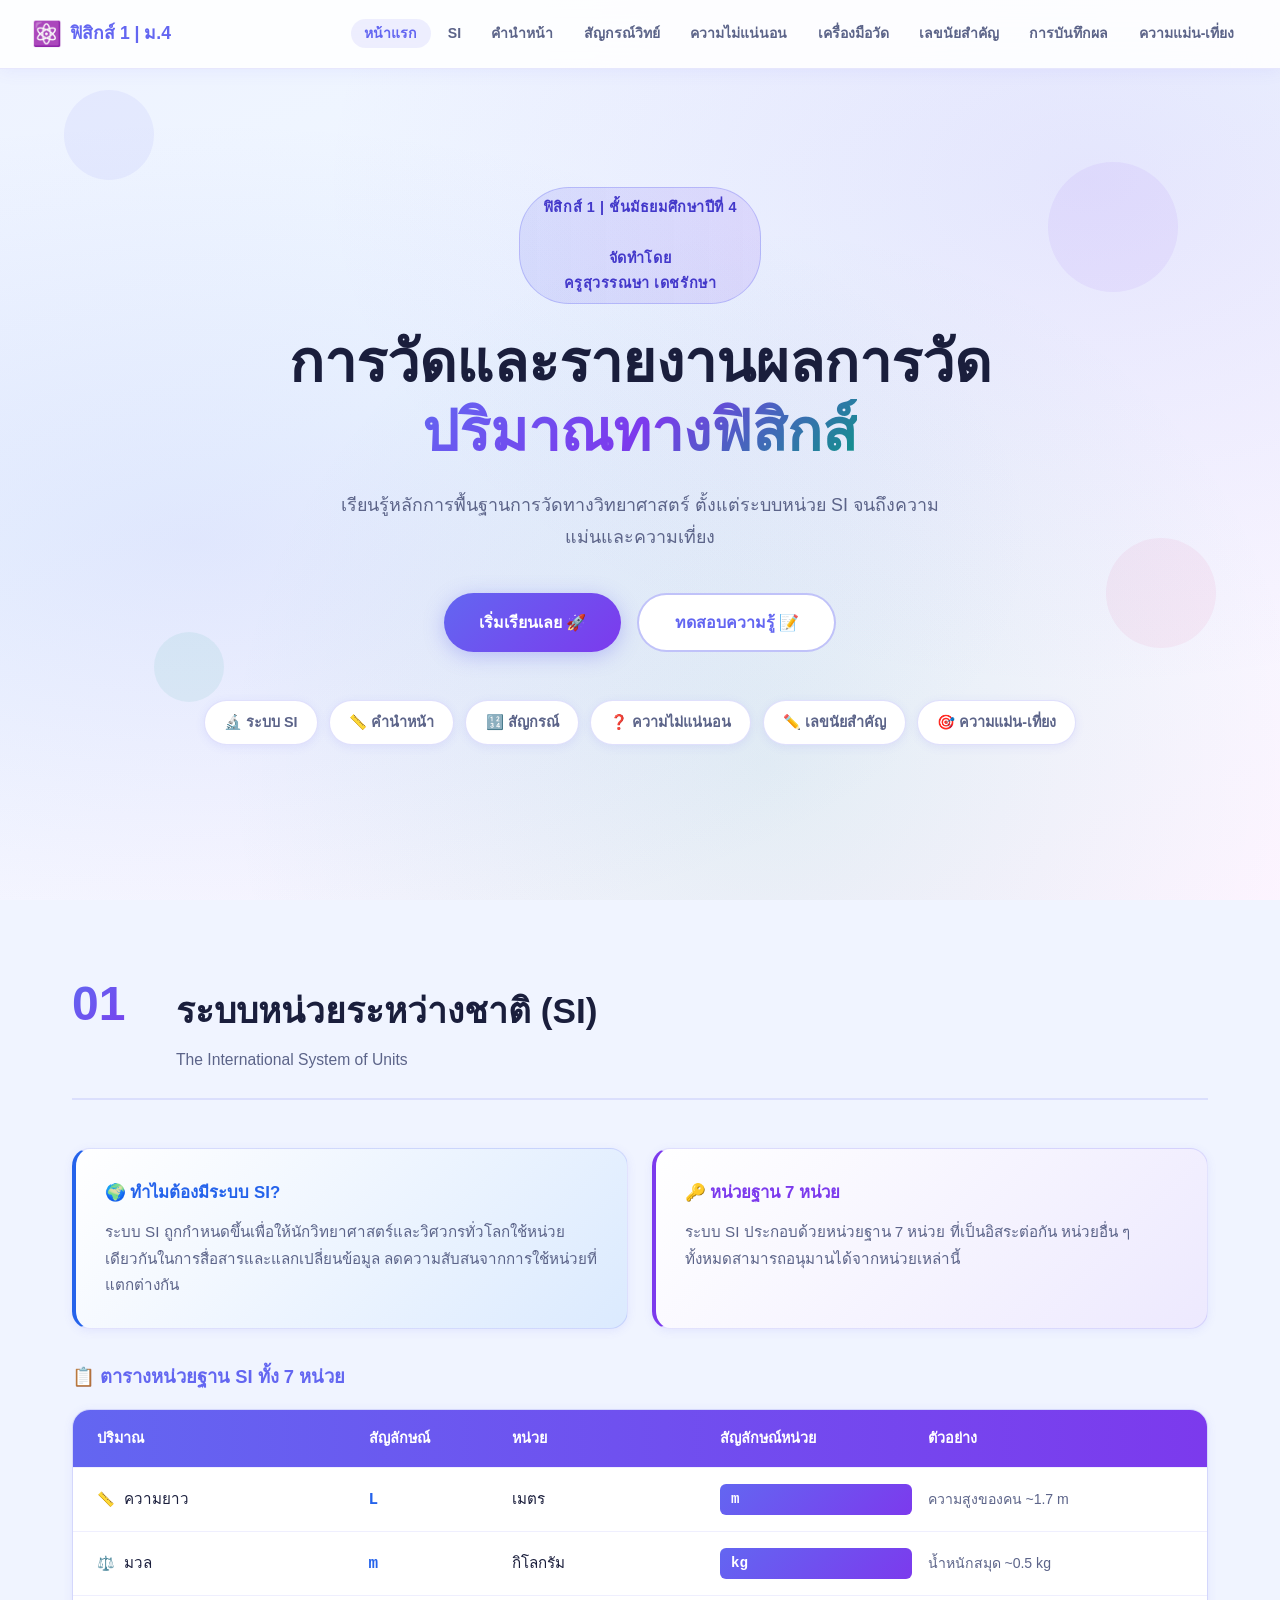
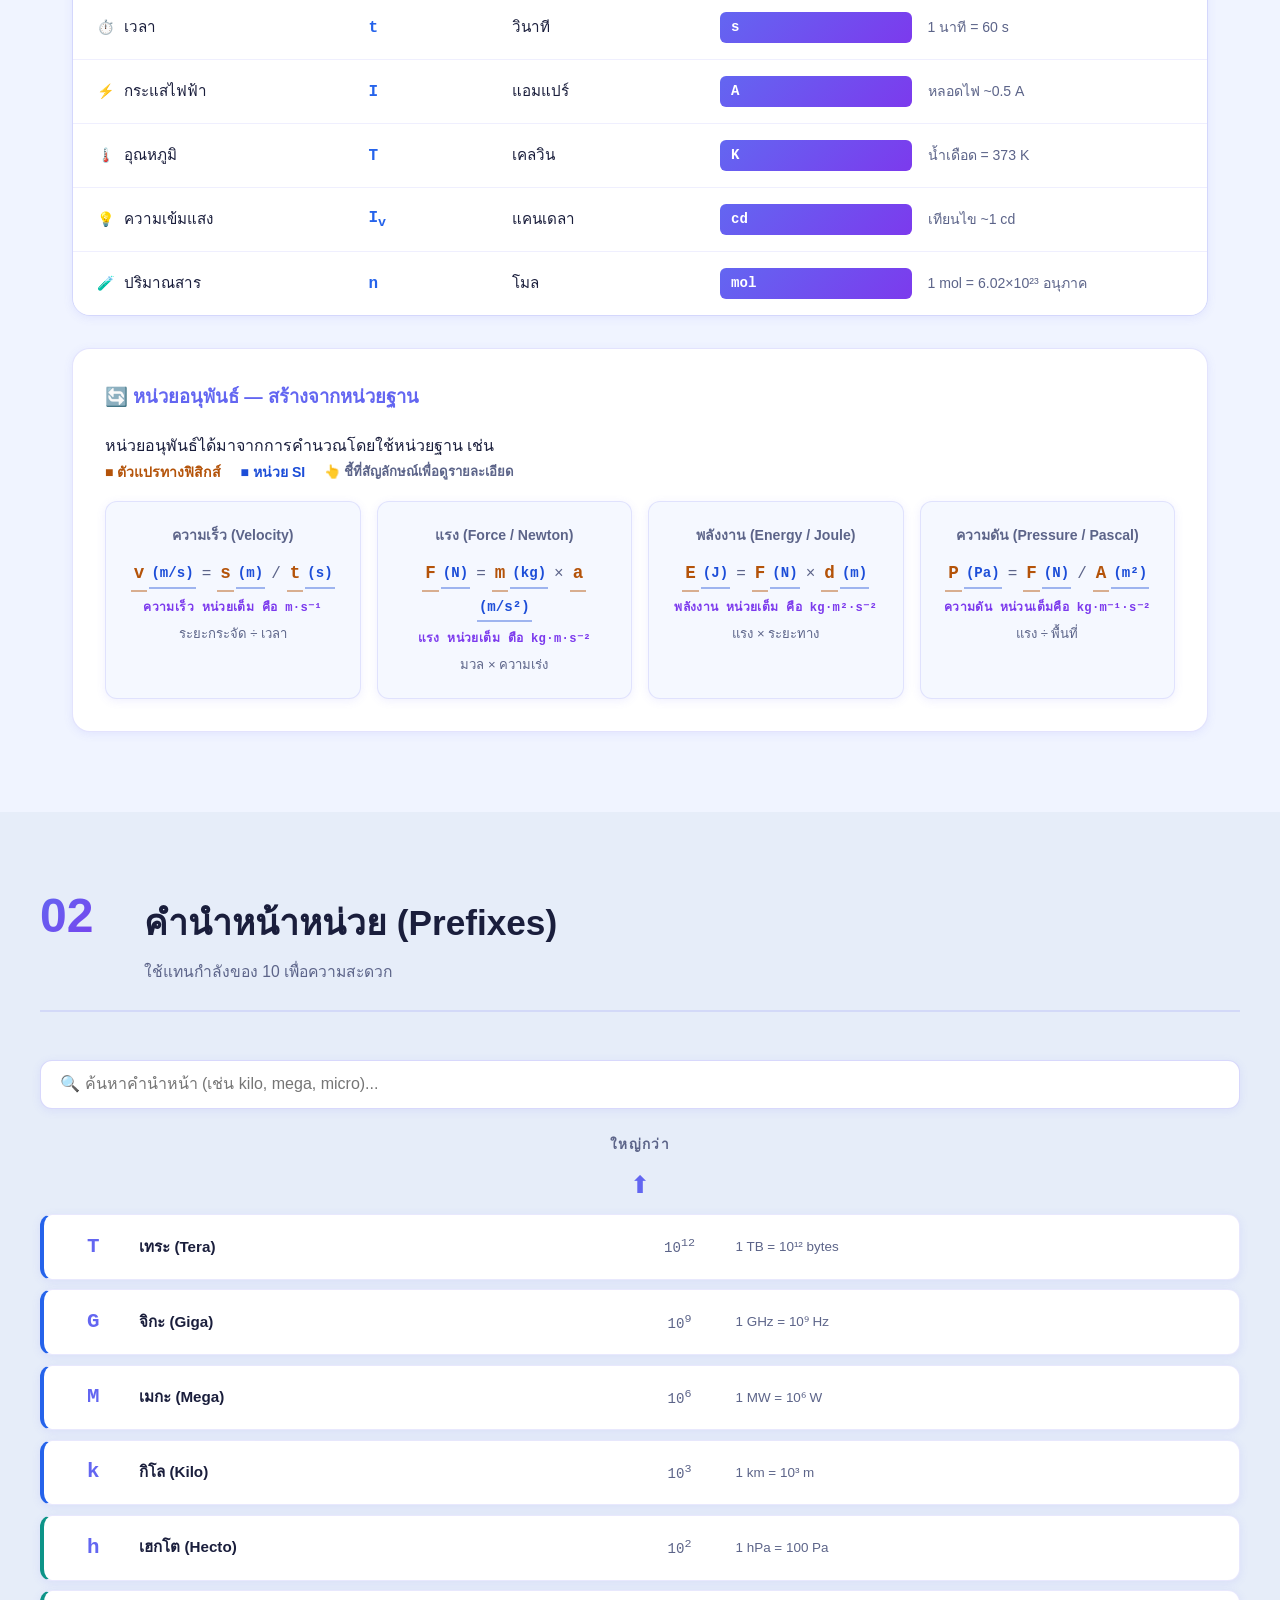
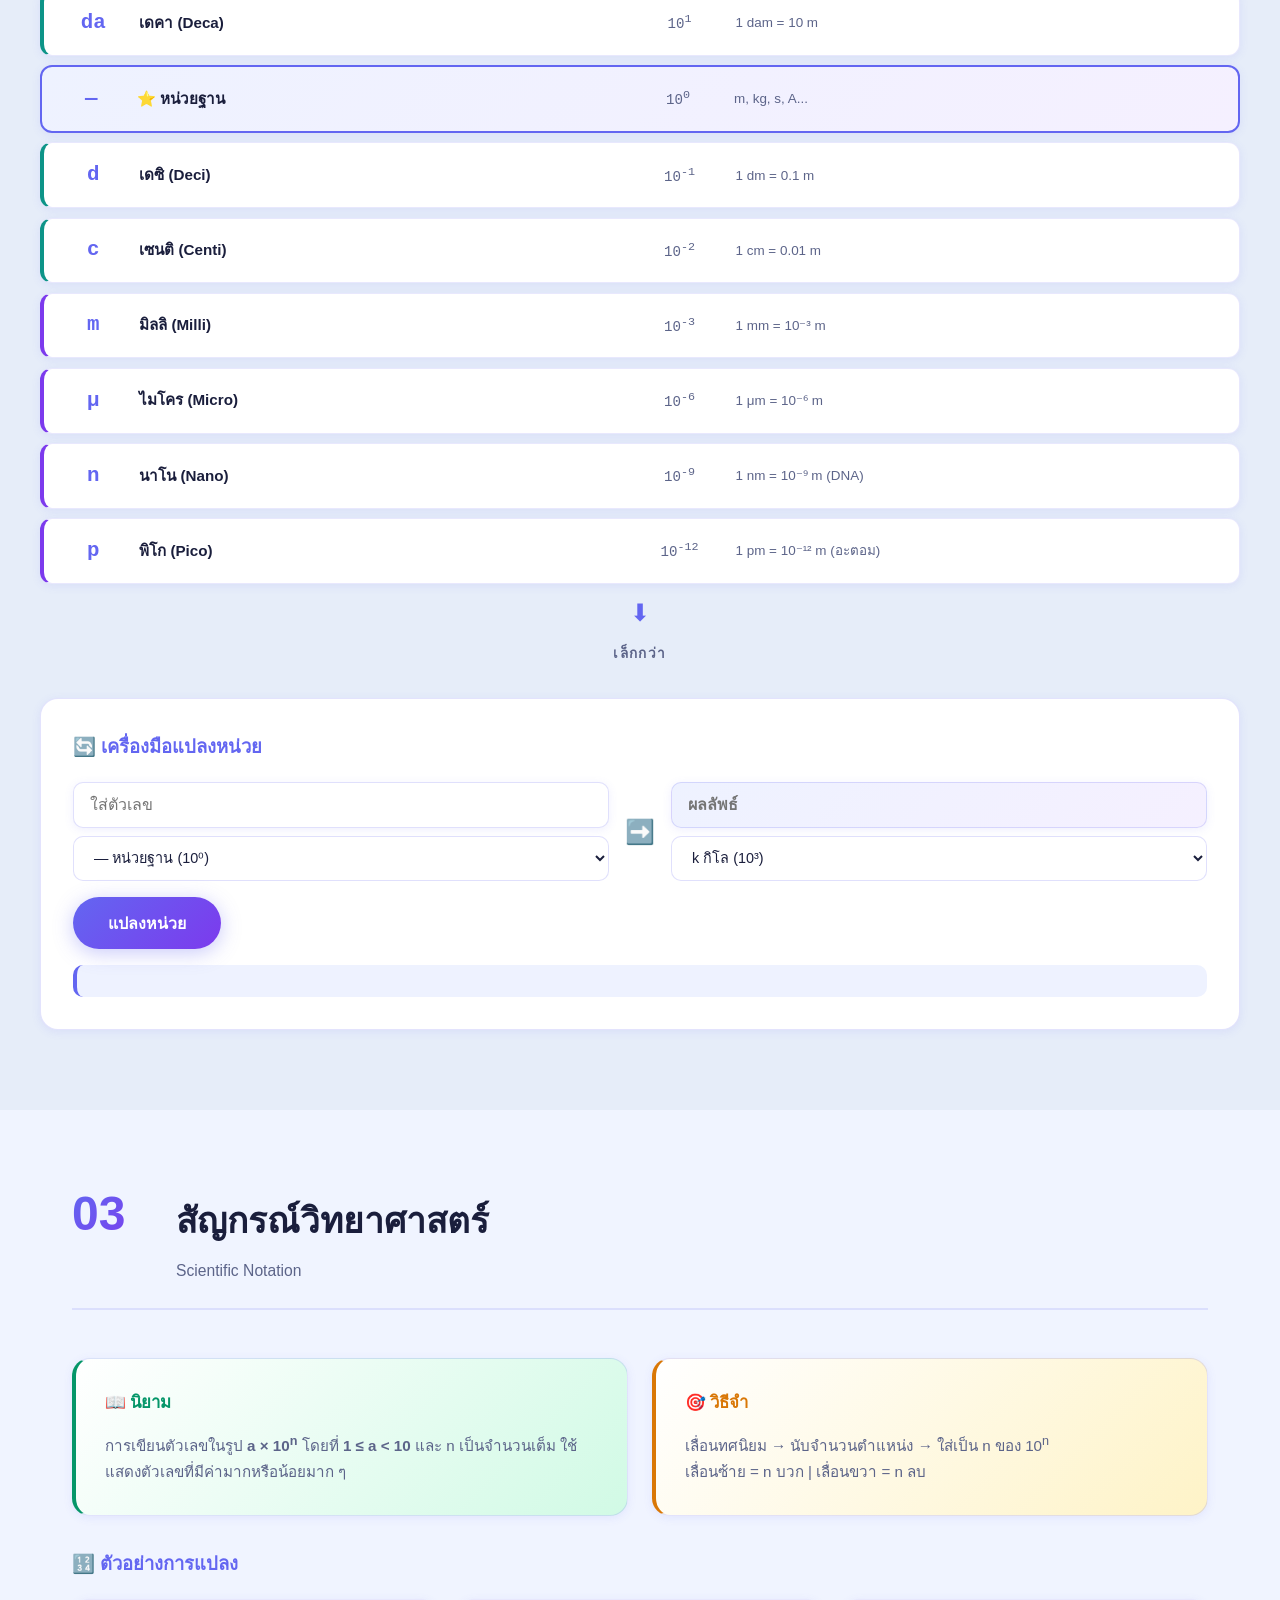
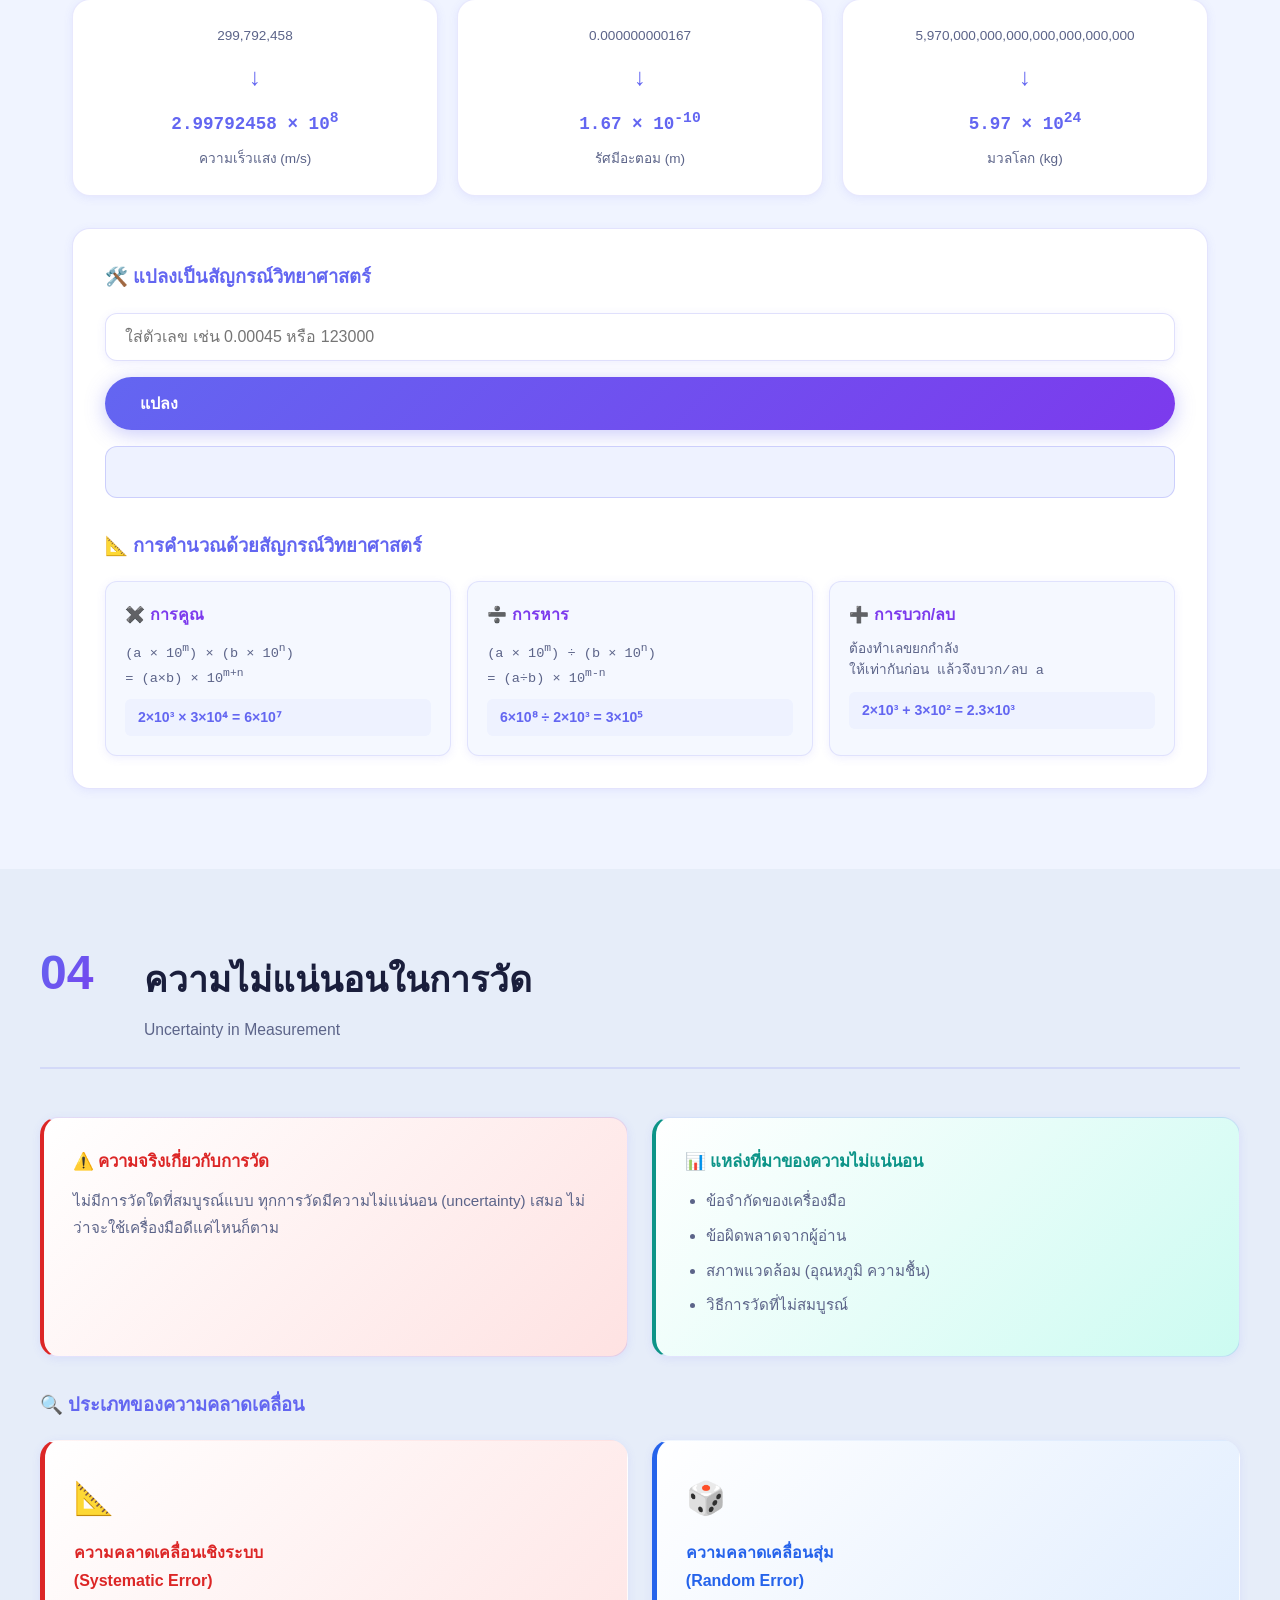
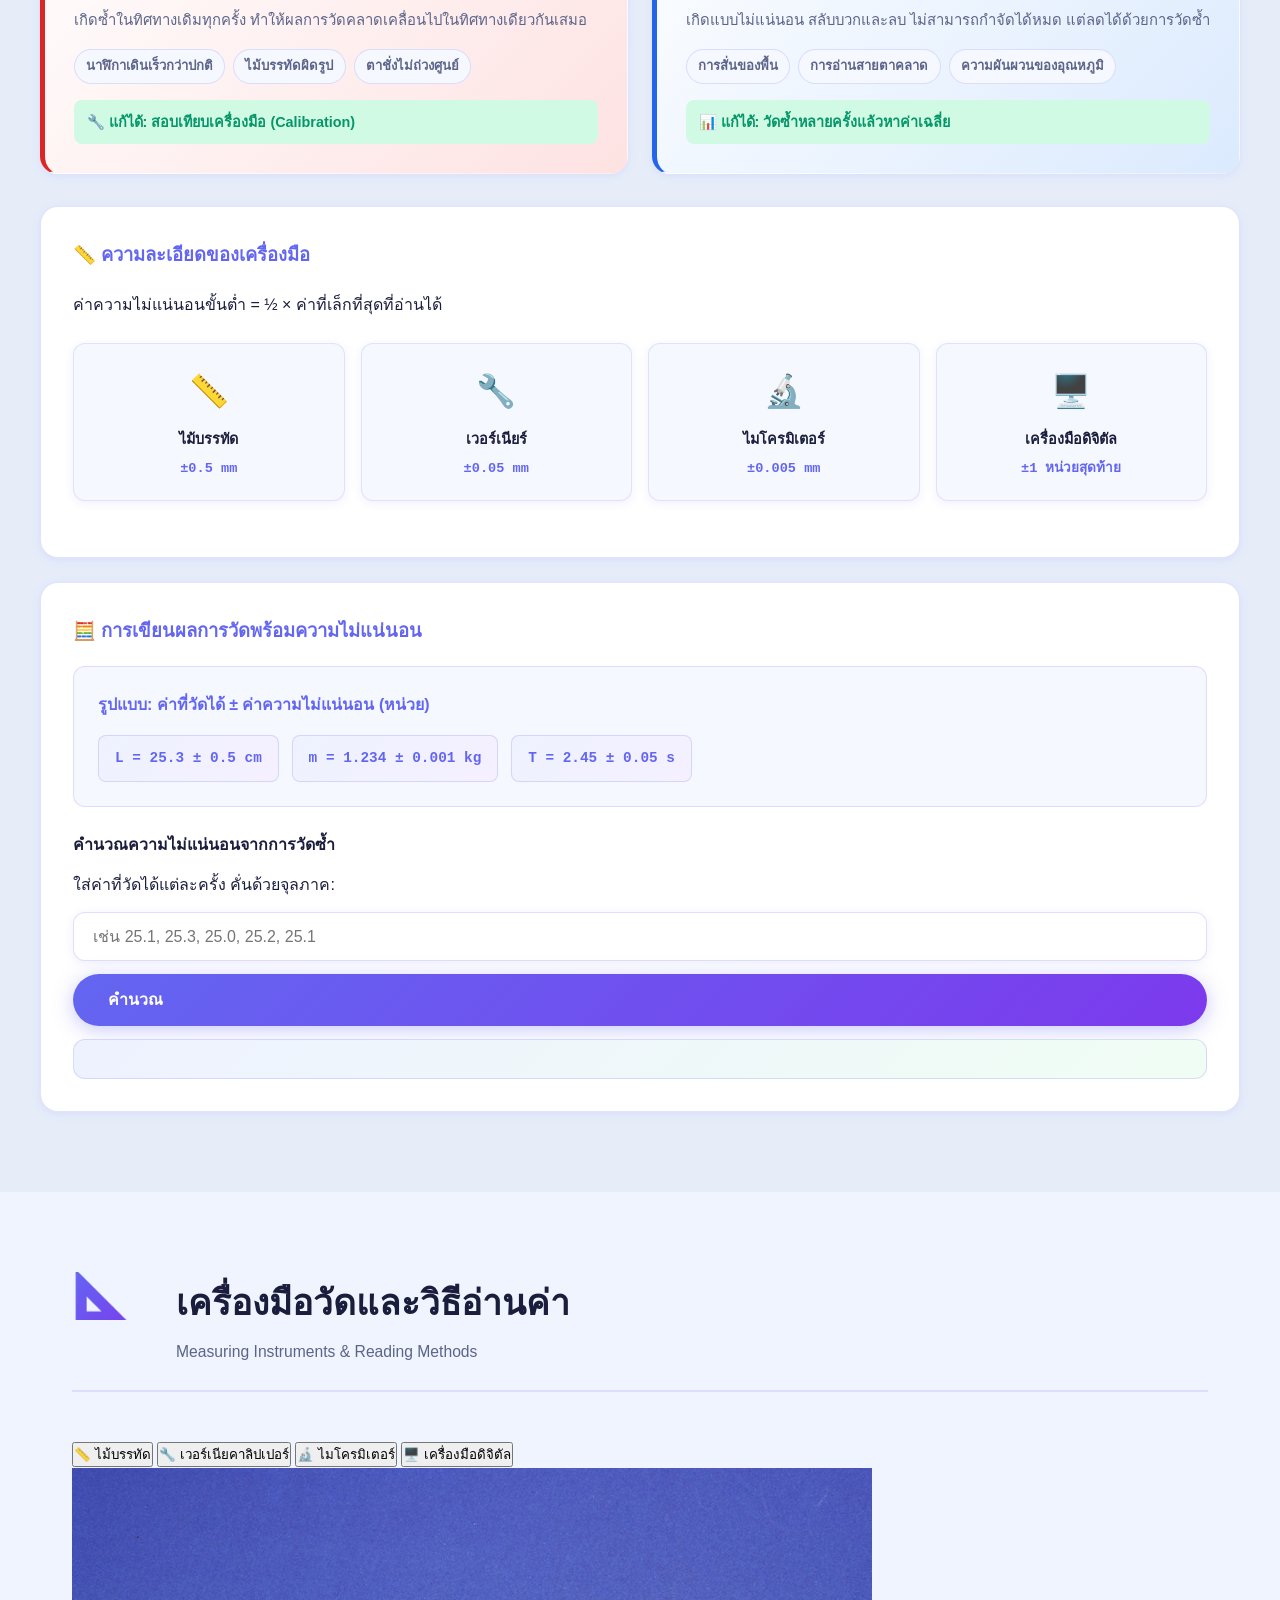
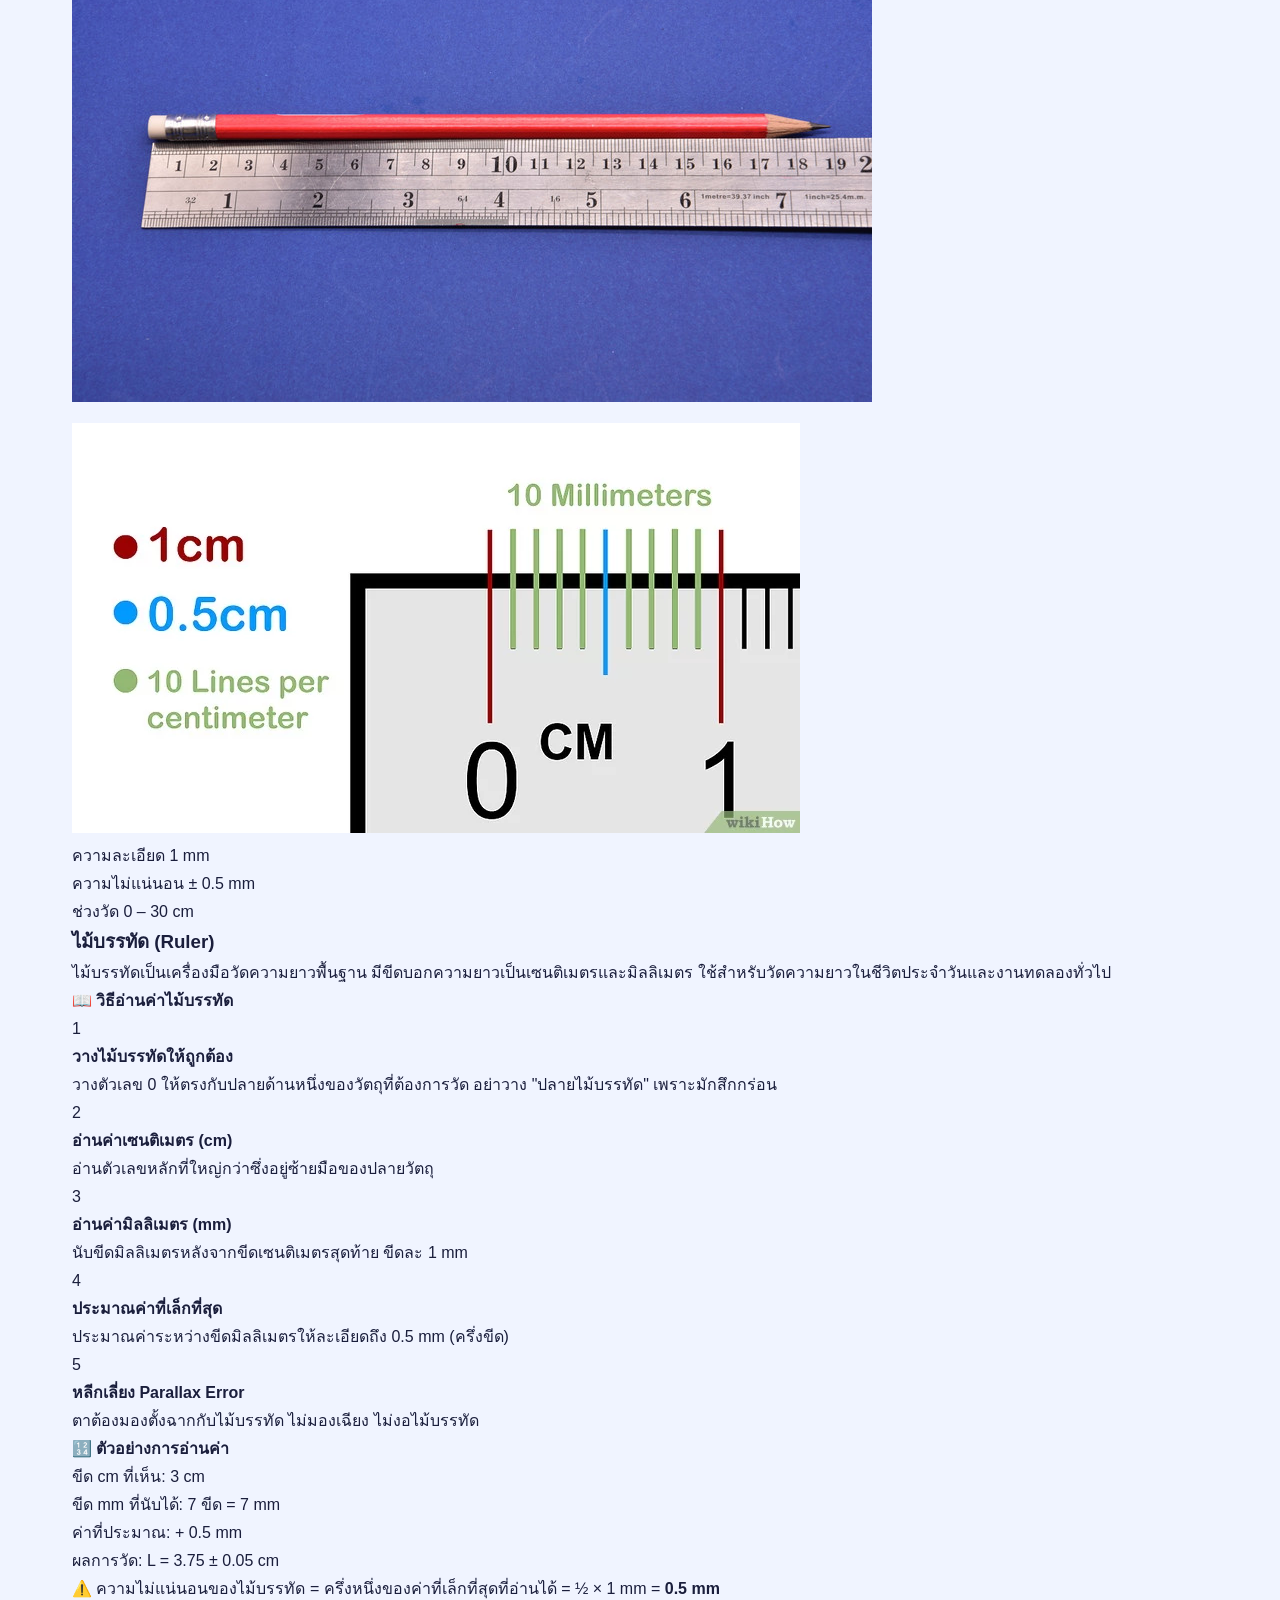
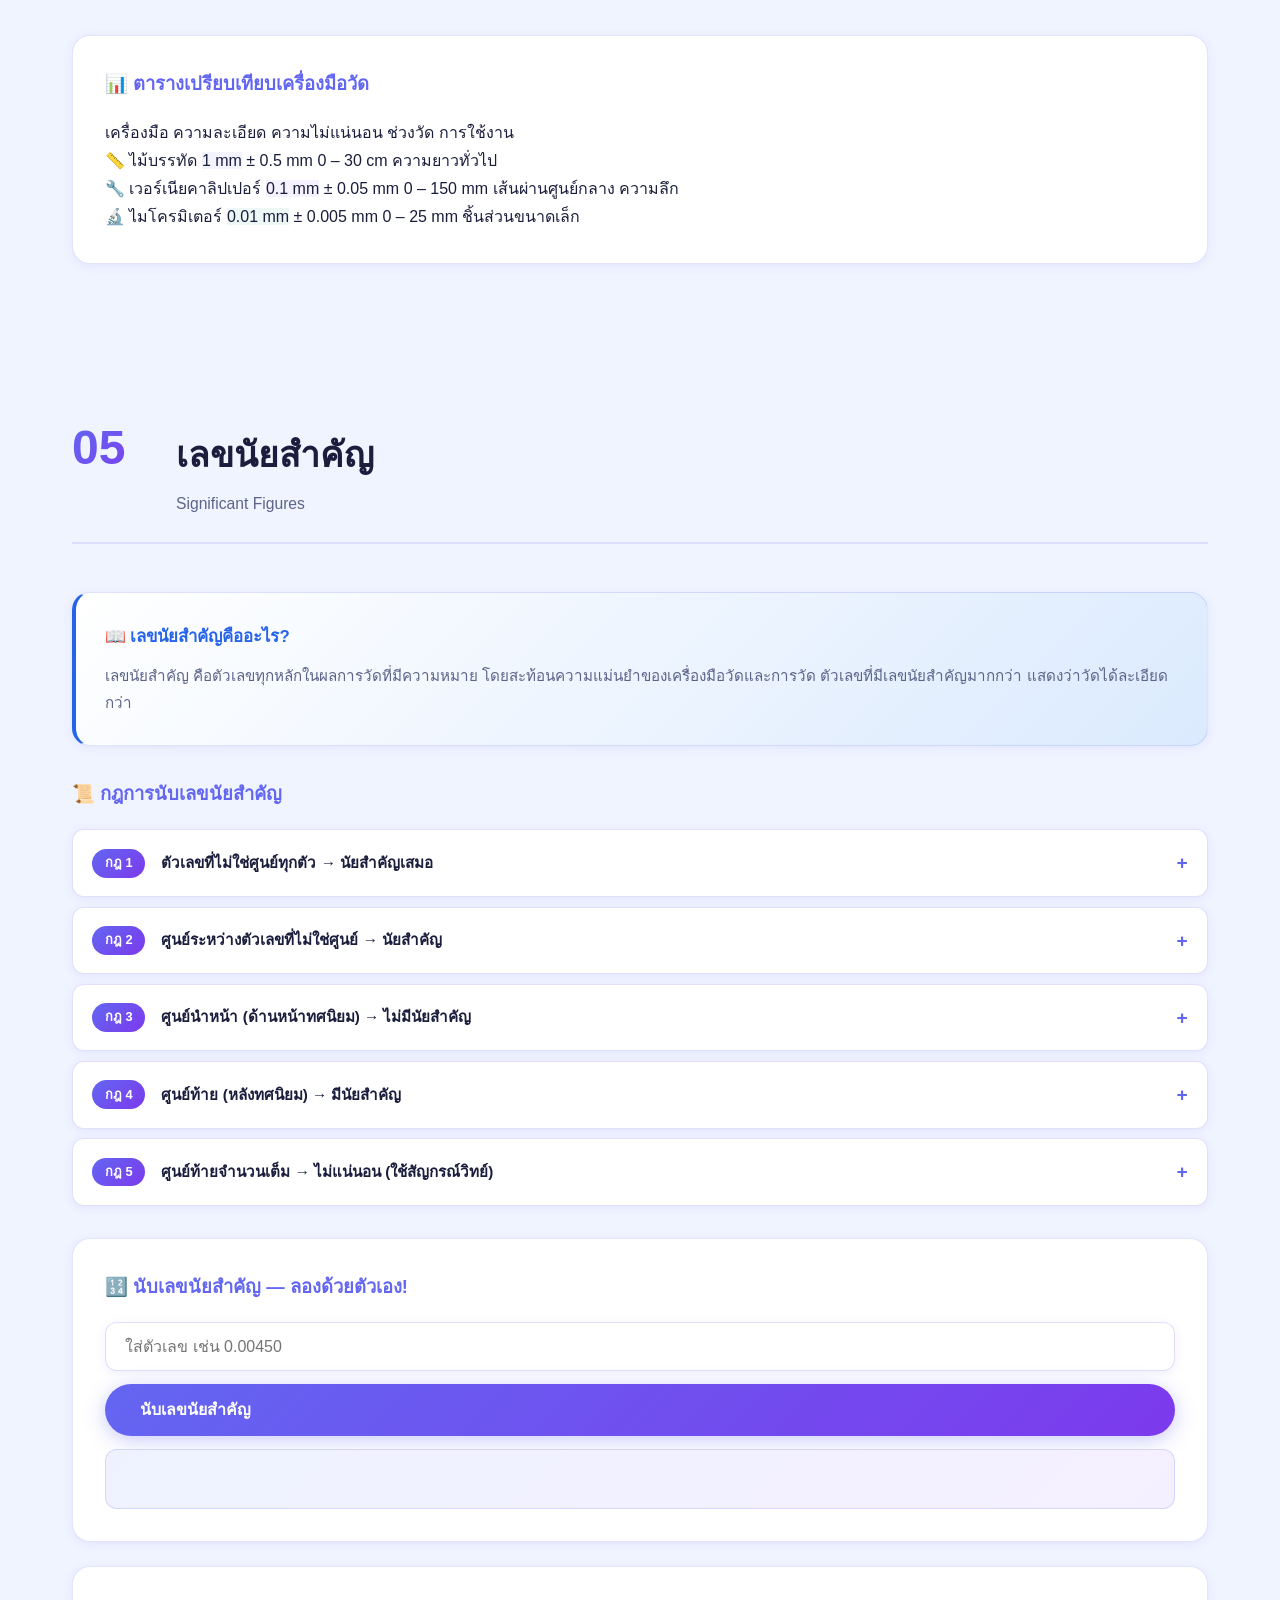
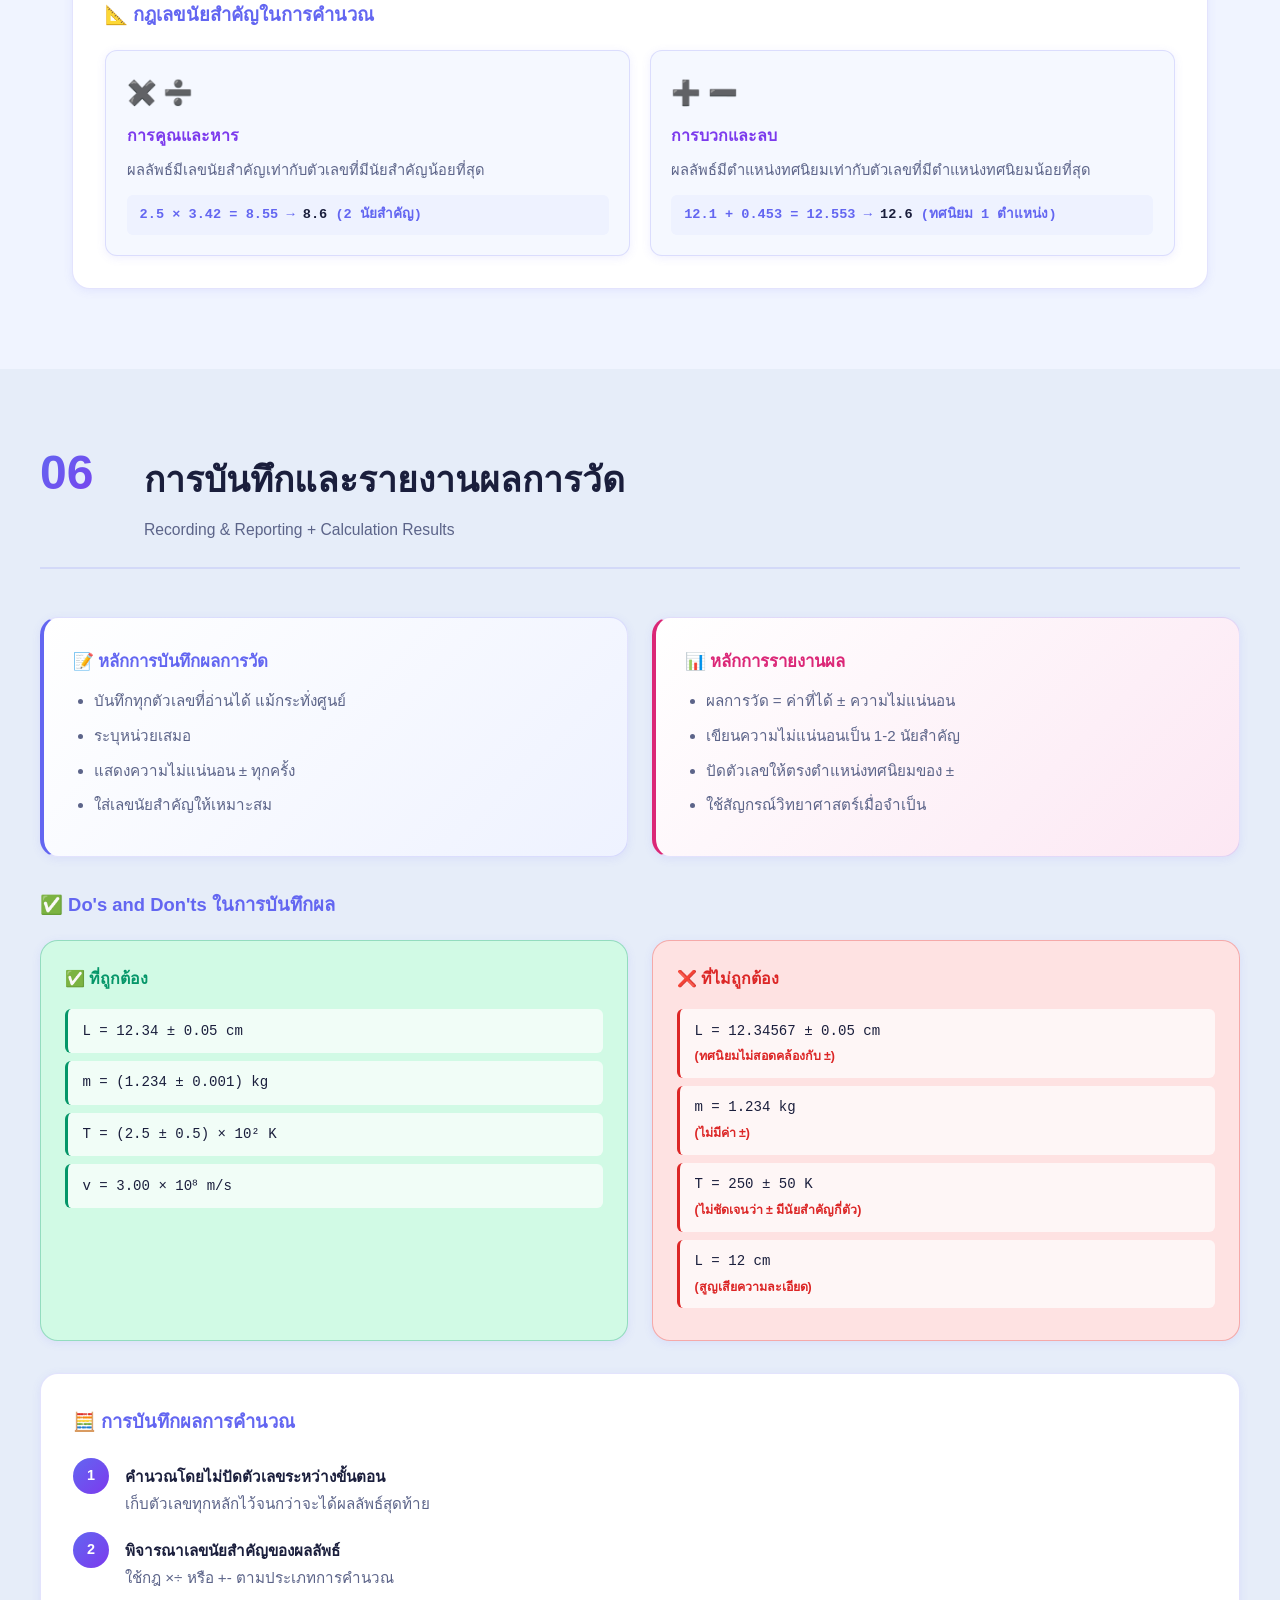
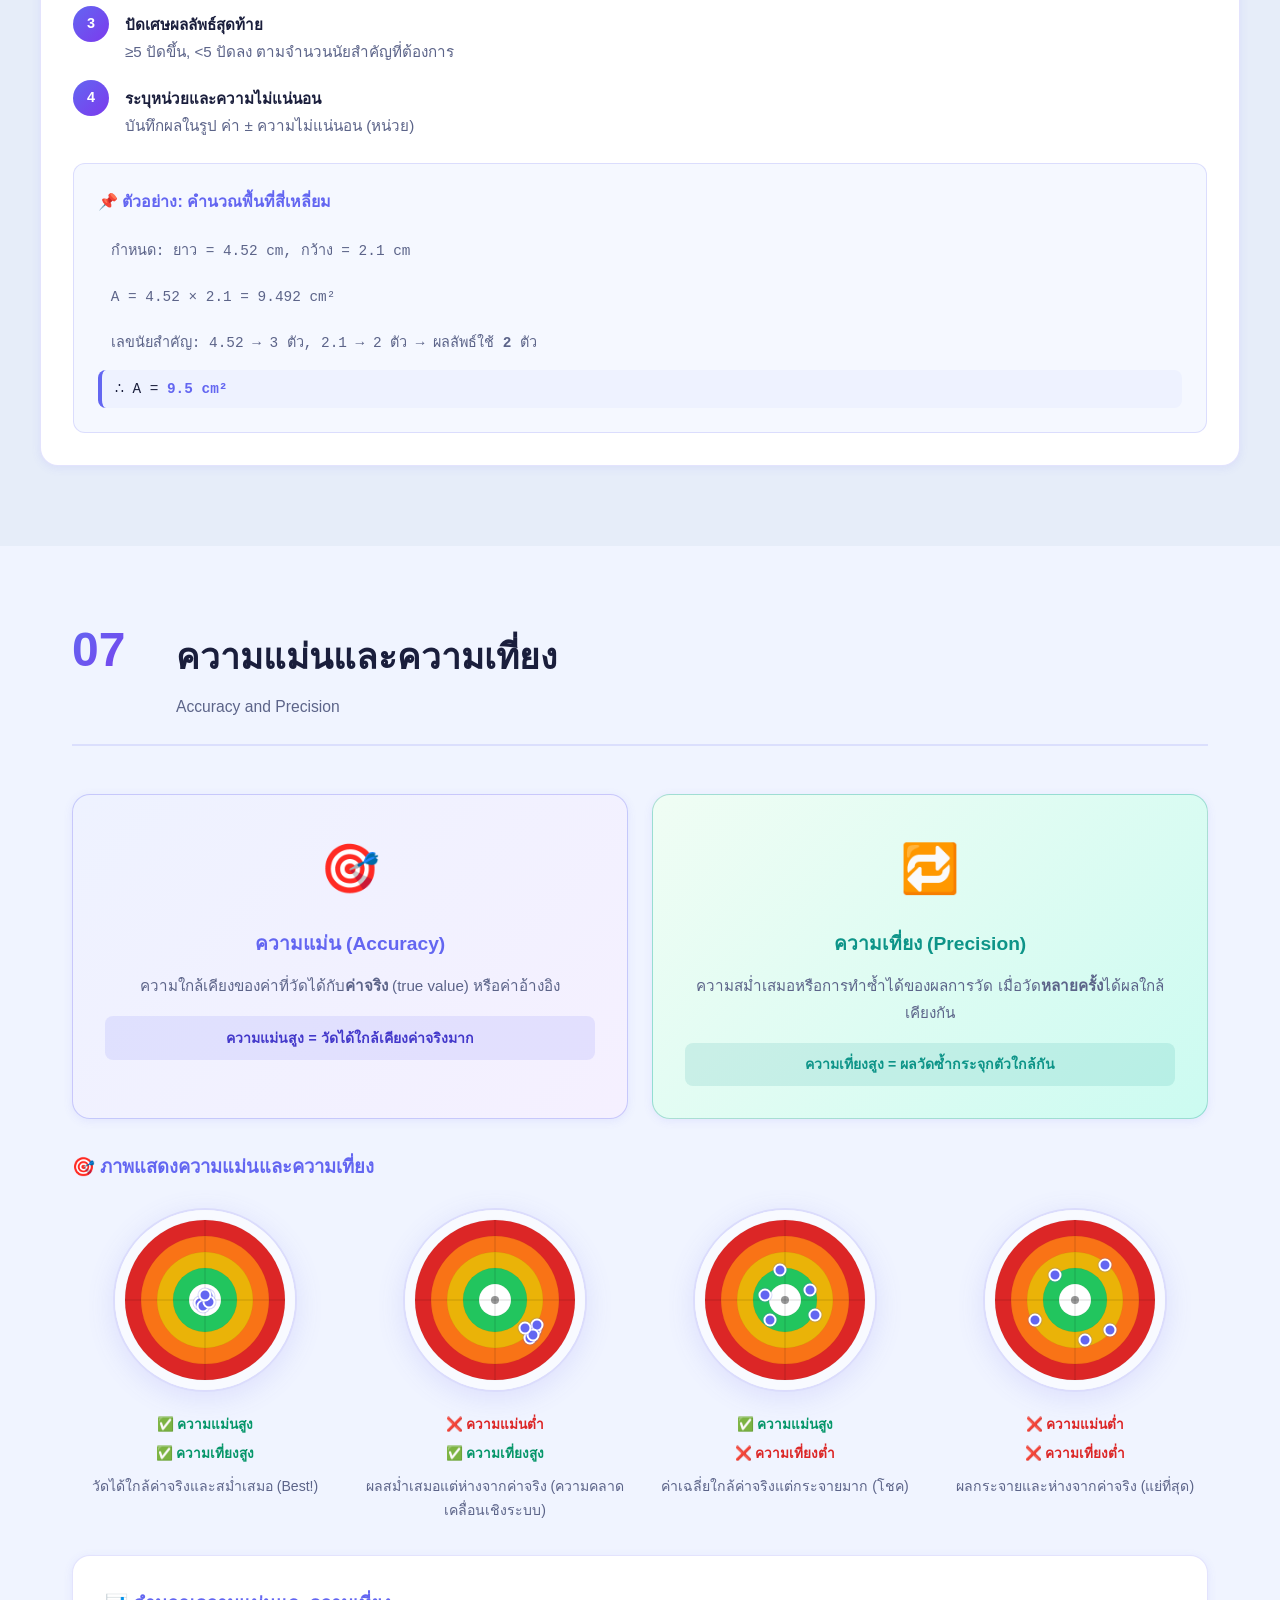
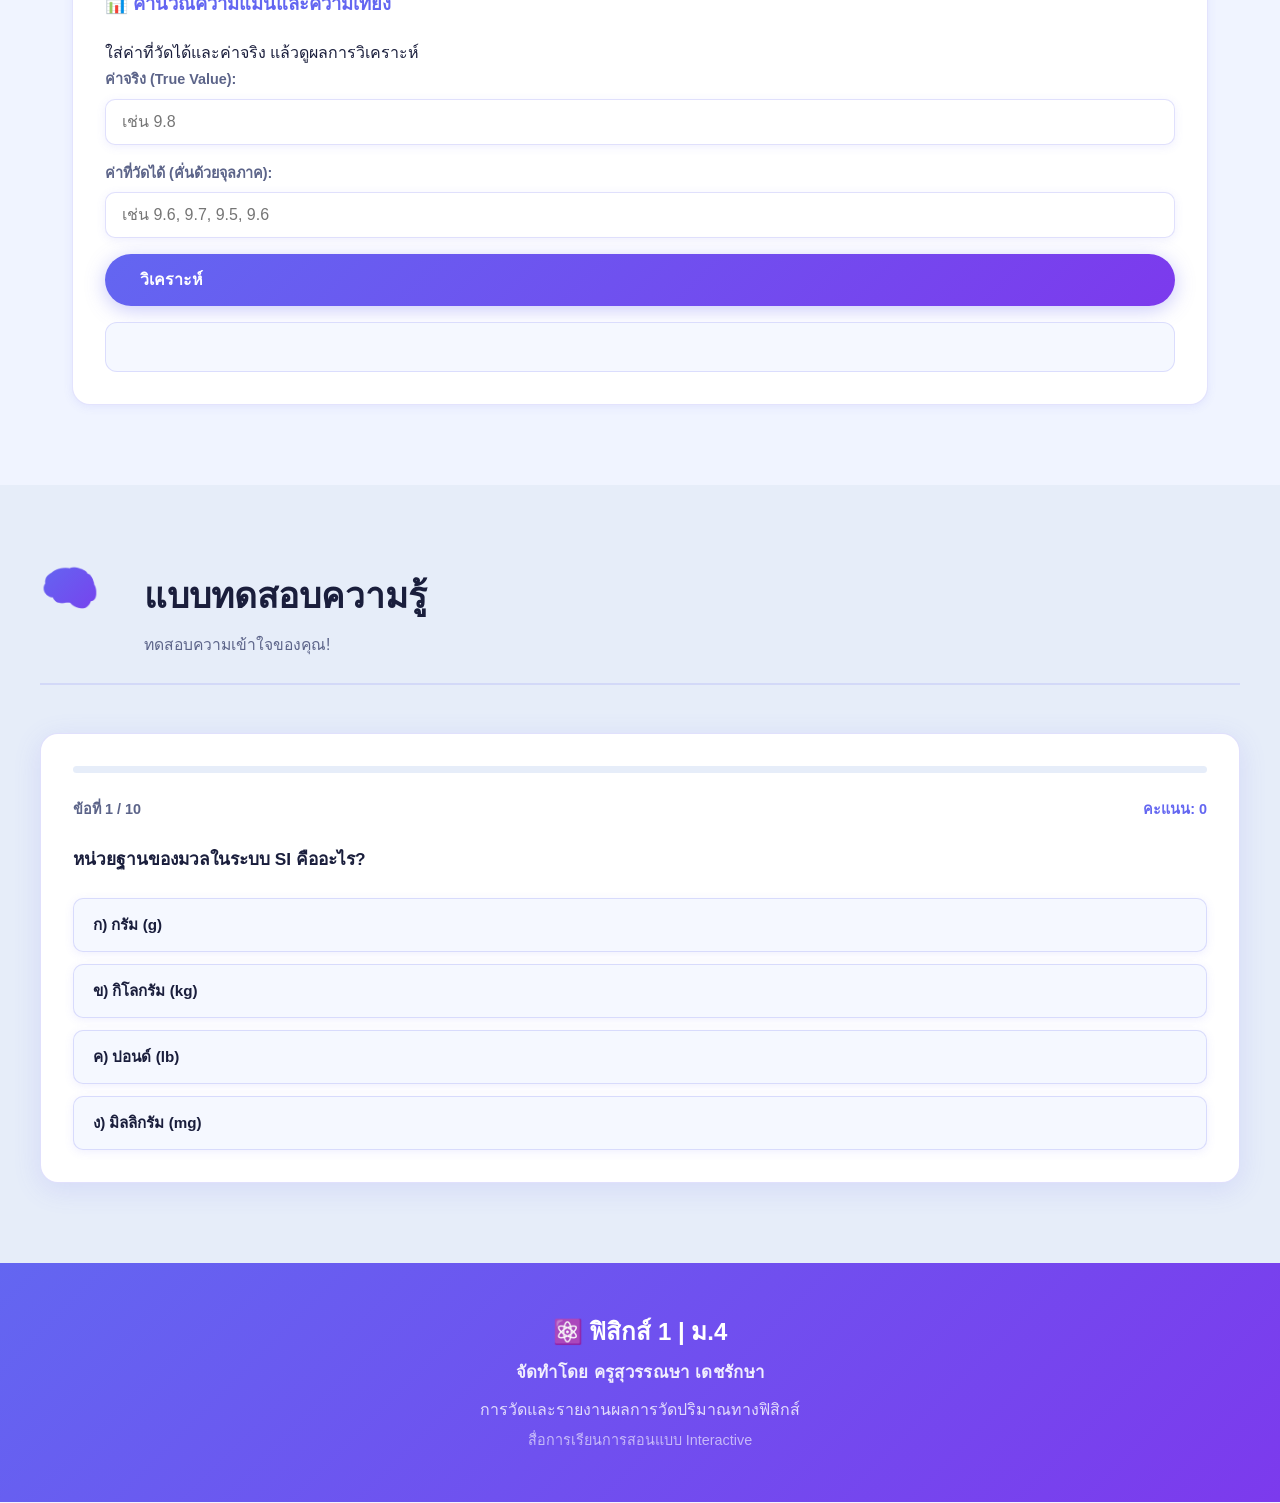
==== commit 9455adf7: "Update index.html" ====
--- a/M4/Chapter1/index.html
+++ b/M4/Chapter1/index.html
@@ -25,6 +25,7 @@
       <li><a href="#prefixes" class="nav-link">คำนำหน้า</a></li>
       <li><a href="#scientific-notation" class="nav-link">สัญกรณ์วิทย์</a></li>
       <li><a href="#uncertainty" class="nav-link">ความไม่แน่นอน</a></li>
+      <li><a href="#instruments" class="nav-link">เครื่องมือวัด</a></li>
       <li><a href="#sig-figs" class="nav-link">เลขนัยสำคัญ</a></li>
       <li><a href="#recording" class="nav-link">การบันทึกผล</a></li>
       <li><a href="#accuracy" class="nav-link">ความแม่น-เที่ยง</a></li>
@@ -553,6 +554,419 @@
     </div>
   </section>
 
+  <!-- Section 4.5: Measuring Instruments -->
+  <section class="content-section" id="instruments">
+    <div class="section-header">
+      <div class="section-number">📐</div>
+      <div>
+        <h2 class="section-title">เครื่องมือวัดและวิธีอ่านค่า</h2>
+        <p class="section-subtitle">Measuring Instruments &amp; Reading Methods</p>
+      </div>
+    </div>
+
+    <!-- Instrument Tabs -->
+    <div class="inst-tabs">
+      <button class="inst-tab active" onclick="switchInstTab('ruler')" id="tab-ruler">📏 ไม้บรรทัด</button>
+      <button class="inst-tab" onclick="switchInstTab('vernier')" id="tab-vernier">🔧 เวอร์เนียคาลิปเปอร์</button>
+      <button class="inst-tab" onclick="switchInstTab('micrometer')" id="tab-micrometer">🔬 ไมโครมิเตอร์</button>
+      <button class="inst-tab" onclick="switchInstTab('digital')" id="tab-digital">🖥️ เครื่องมือดิจิตัล</button>
+    </div>
+
+    <!-- Ruler Panel -->
+    <div class="inst-panel" id="panel-ruler">
+      <div class="inst-content-grid">
+        <div class="inst-image-col">
+          <div class="inst-img-wrapper">
+            <img src="images/ไม้บรรทัด.jpg" alt="ไม้บรรทัด" class="inst-photo">
+          </div>
+          <div class="inst-img-wrapper" style="margin-top:0.75rem">
+            <img src="images/วิธีอ่านค่าไม้บรรทัด.jfif" alt="วิธีอ่านค่าไม้บรรทัด" class="inst-photo">
+          </div>
+          <div class="inst-specs">
+            <div class="spec-item">
+              <span class="spec-label">ความละเอียด</span>
+              <span class="spec-val">1 mm</span>
+            </div>
+            <div class="spec-item">
+              <span class="spec-label">ความไม่แน่นอน</span>
+              <span class="spec-val">± 0.5 mm</span>
+            </div>
+            <div class="spec-item">
+              <span class="spec-label">ช่วงวัด</span>
+              <span class="spec-val">0 – 30 cm</span>
+            </div>
+          </div>
+        </div>
+        <div class="inst-info-col">
+          <h3 class="inst-name-title">ไม้บรรทัด (Ruler)</h3>
+          <p class="inst-desc">ไม้บรรทัดเป็นเครื่องมือวัดความยาวพื้นฐาน มีขีดบอกความยาวเป็นเซนติเมตรและมิลลิเมตร
+            ใช้สำหรับวัดความยาวในชีวิตประจำวันและงานทดลองทั่วไป</p>
+
+          <div class="reading-steps">
+            <h4>📖 วิธีอ่านค่าไม้บรรทัด</h4>
+            <div class="step-list">
+              <div class="read-step">
+                <div class="read-num">1</div>
+                <div class="read-text"><strong>วางไม้บรรทัดให้ถูกต้อง</strong><br>วางตัวเลข 0
+                  ให้ตรงกับปลายด้านหนึ่งของวัตถุที่ต้องการวัด อย่าวาง "ปลายไม้บรรทัด" เพราะมักสึกกร่อน</div>
+              </div>
+              <div class="read-step">
+                <div class="read-num">2</div>
+                <div class="read-text"><strong>อ่านค่าเซนติเมตร
+                    (cm)</strong><br>อ่านตัวเลขหลักที่ใหญ่กว่าซึ่งอยู่ซ้ายมือของปลายวัตถุ</div>
+              </div>
+              <div class="read-step">
+                <div class="read-num">3</div>
+                <div class="read-text"><strong>อ่านค่ามิลลิเมตร
+                    (mm)</strong><br>นับขีดมิลลิเมตรหลังจากขีดเซนติเมตรสุดท้าย ขีดละ 1 mm</div>
+              </div>
+              <div class="read-step">
+                <div class="read-num">4</div>
+                <div class="read-text">
+                  <strong>ประมาณค่าที่เล็กที่สุด</strong><br>ประมาณค่าระหว่างขีดมิลลิเมตรให้ละเอียดถึง 0.5 mm (ครึ่งขีด)
+                </div>
+              </div>
+              <div class="read-step">
+                <div class="read-num">5</div>
+                <div class="read-text"><strong>หลีกเลี่ยง Parallax Error</strong><br>ตาต้องมองตั้งฉากกับไม้บรรทัด
+                  ไม่มองเฉียง ไม่งอไม้บรรทัด</div>
+              </div>
+            </div>
+          </div>
+
+          <div class="reading-example">
+            <h4>🔢 ตัวอย่างการอ่านค่า</h4>
+            <div class="example-reading">
+              <div class="ex-reading-row">
+                <span class="ex-label">ขีด cm ที่เห็น:</span>
+                <span class="ex-val">3 cm</span>
+              </div>
+              <div class="ex-reading-row">
+                <span class="ex-label">ขีด mm ที่นับได้:</span>
+                <span class="ex-val">7 ขีด = 7 mm</span>
+              </div>
+              <div class="ex-reading-row">
+                <span class="ex-label">ค่าที่ประมาณ:</span>
+                <span class="ex-val">+ 0.5 mm</span>
+              </div>
+              <div class="ex-reading-row total">
+                <span class="ex-label">ผลการวัด:</span>
+                <span class="ex-val">L = 3.75 ± 0.05 cm</span>
+              </div>
+            </div>
+          </div>
+
+          <div class="inst-note">
+            <span class="note-icon">⚠️</span>
+            <span>ความไม่แน่นอนของไม้บรรทัด = ครึ่งหนึ่งของค่าที่เล็กที่สุดที่อ่านได้ = ½ × 1 mm = <strong>0.5
+                mm</strong></span>
+          </div>
+        </div>
+      </div>
+    </div>
+
+    <!-- Vernier Caliper Panel -->
+    <div class="inst-panel hidden" id="panel-vernier">
+      <div class="inst-content-grid">
+        <div class="inst-image-col">
+          <div class="inst-img-wrapper">
+            <img src="images/เวอร์เนียคาลิปเปอร์ (Vernier Calipers).jpg" alt="เวอร์เนียคาลิปเปอร์" class="inst-photo">
+          </div>
+          <div class="inst-img-wrapper" style="margin-top:0.75rem">
+            <img src="images/อ่านค่าเวอร์เนียคาลิปเปอร์1.jpg" alt="วิธีอ่านค่าเวอร์เนียคาลิปเปอร์ 1" class="inst-photo">
+          </div>
+          <div class="inst-img-wrapper" style="margin-top:0.75rem">
+            <img src="images/อ่านค่าเวอร์เนียคาลิปเปอร์2.jpg" alt="วิธีอ่านค่าเวอร์เนียคาลิปเปอร์ 2" class="inst-photo">
+          </div>
+          <div class="inst-specs">
+            <div class="spec-item">
+              <span class="spec-label">ความละเอียด</span>
+              <span class="spec-val">0.1 mm</span>
+            </div>
+            <div class="spec-item">
+              <span class="spec-label">ความไม่แน่นอน</span>
+              <span class="spec-val">± 0.05 mm</span>
+            </div>
+            <div class="spec-item">
+              <span class="spec-label">ช่วงวัด</span>
+              <span class="spec-val">0 – 150 mm</span>
+            </div>
+          </div>
+        </div>
+        <div class="inst-info-col">
+          <h3 class="inst-name-title">เวอร์เนียคาลิปเปอร์ (Vernier Calipers)</h3>
+          <p class="inst-desc">เวอร์เนียคาลิปเปอร์เป็นเครื่องมือวัดขนาดที่แม่นยำกว่าไม้บรรทัดถึง 10 เท่า
+            ประกอบด้วยสเกลหลัก (Main Scale) และสเกลเวอร์เนีย (Vernier Scale) ใช้วัดเส้นผ่านศูนย์กลาง ความลึก และระยะห่าง
+          </p>
+
+          <div class="reading-steps">
+            <h4>📖 วิธีอ่านค่าเวอร์เนียคาลิปเปอร์</h4>
+            <div class="step-list">
+              <div class="read-step">
+                <div class="read-num">1</div>
+                <div class="read-text"><strong>อ่าน Main Scale (มิลลิเมตร)</strong><br>อ่านค่าบนสเกลหลักที่อยู่ก่อนเส้น
+                  0 ของสเกลเวอร์เนีย เช่น 23 mm</div>
+              </div>
+              <div class="read-step">
+                <div class="read-num">2</div>
+                <div class="read-text"><strong>หา Vernier Scale
+                    ที่ตรงกัน</strong><br>มองหาขีดบนสเกลเวอร์เนียที่ตรงกับขีดบนสเกลหลักพอดีที่สุด เช่น ขีดที่ 4 ตรง =
+                  0.4 mm</div>
+              </div>
+              <div class="read-step">
+                <div class="read-num">3</div>
+                <div class="read-text"><strong>นำค่ามารวมกัน</strong><br>ผลการวัด = ค่า Main Scale + ค่า Vernier Scale
+                </div>
+              </div>
+            </div>
+          </div>
+
+          <div class="reading-example">
+            <h4>🔢 ตัวอย่างการอ่านค่า</h4>
+            <div class="example-reading">
+              <div class="ex-reading-row">
+                <span class="ex-label">Main Scale:</span>
+                <span class="ex-val">23 mm</span>
+              </div>
+              <div class="ex-reading-row">
+                <span class="ex-label">Vernier Scale (ขีดที่ 4 ตรง):</span>
+                <span class="ex-val">0.4 mm</span>
+              </div>
+              <div class="ex-reading-row total">
+                <span class="ex-label">ผลการวัด:</span>
+                <span class="ex-val">d = 23.40 ± 0.05 mm</span>
+              </div>
+            </div>
+          </div>
+
+          <div class="vernier-parts">
+            <h4>🔩 ส่วนประกอบหลัก</h4>
+            <div class="parts-grid">
+              <div class="part-item"><span class="part-icon">↔️</span><span>ขากานวัดนอก
+                  (ความกว้าง/เส้นผ่านศูนย์กลาง)</span></div>
+              <div class="part-item"><span class="part-icon">↕️</span><span>ขากานวัดใน (เส้นผ่านศูนย์กลางรู)</span>
+              </div>
+              <div class="part-item"><span class="part-icon">📍</span><span>ก้านวัดความลึก (Depth Rod)</span></div>
+              <div class="part-item"><span class="part-icon">🔒</span><span>สกรูล็อก (Lock Screw)</span></div>
+            </div>
+          </div>
+
+          <div class="inst-note">
+            <span class="note-icon">💡</span>
+            <span>สเกลเวอร์เนีย 10 ขีด แทน 9 mm บนสเกลหลัก ดังนั้น 1 ขีด = 0.9 mm ส่วนต่าง = 1 - 0.9 = <strong>0.1
+                mm</strong> (Least Count)</span>
+          </div>
+        </div>
+      </div>
+    </div>
+
+    <!-- Micrometer Panel -->
+    <div class="inst-panel hidden" id="panel-micrometer">
+      <div class="inst-content-grid">
+        <div class="inst-image-col">
+          <div class="inst-img-wrapper">
+            <img src="images/ไมโครมิเตอร์.jpg" alt="ไมโครมิเตอร์" class="inst-photo">
+          </div>
+          <div class="inst-img-wrapper" style="margin-top:0.75rem">
+            <img src="images/อ่านค่าไมโครมิเตอร์1.jpg" alt="วิธีอ่านค่าไมโครมิเตอร์ 1" class="inst-photo">
+          </div>
+          <div class="inst-img-wrapper" style="margin-top:0.75rem">
+            <img src="images/อ่านค่าไมโครมิเตอร์2.png" alt="วิธีอ่านค่าไมโครมิเตอร์ 2" class="inst-photo">
+          </div>
+          <div class="inst-specs">
+            <div class="spec-item">
+              <span class="spec-label">ความละเอียด</span>
+              <span class="spec-val">0.01 mm</span>
+            </div>
+            <div class="spec-item">
+              <span class="spec-label">ความไม่แน่นอน</span>
+              <span class="spec-val">± 0.005 mm</span>
+            </div>
+            <div class="spec-item">
+              <span class="spec-label">ช่วงวัด</span>
+              <span class="spec-val">0 – 25 mm</span>
+            </div>
+          </div>
+        </div>
+        <div class="inst-info-col">
+          <h3 class="inst-name-title">ไมโครมิเตอร์ (Micrometer)</h3>
+          <p class="inst-desc">ไมโครมิเตอร์เป็นเครื่องมือวัดที่แม่นยำสูงสุดในสามชนิด ใช้หลักการของสกรู (Screw Principle)
+            วัดได้ละเอียดถึง 0.01 mm เหมาะสำหรับวัดความหนา เส้นผ่านศูนย์กลางลวด หรือชิ้นส่วนขนาดเล็ก</p>
+
+          <div class="reading-steps">
+            <h4>📖 วิธีอ่านค่าไมโครมิเตอร์</h4>
+            <div class="step-list">
+              <div class="read-step">
+                <div class="read-num">1</div>
+                <div class="read-text"><strong>อ่าน Sleeve Scale (สเกลหลัก)</strong><br>อ่านค่าจาก Sleeve
+                  ที่ถูกเปิดเผยโดย Thimble: เส้นบน = mm, เส้นล่าง = 0.5 mm</div>
+              </div>
+              <div class="read-step">
+                <div class="read-num">2</div>
+                <div class="read-text"><strong>อ่าน Thimble Scale (สเกลรอง)</strong><br>อ่านเส้นบน Thimble
+                  ที่ตรงกับเส้นกลาง Sleeve ได้ค่าเป็น 0.01 mm</div>
+              </div>
+              <div class="read-step">
+                <div class="read-num">3</div>
+                <div class="read-text"><strong>รวมค่าทั้งหมด</strong><br>ผลการวัด = Sleeve (mm) + Sleeve (0.5 mm ถ้ามี)
+                  + Thimble (0.01 mm)</div>
+              </div>
+              <div class="read-step">
+                <div class="read-num">4</div>
+                <div class="read-text"><strong>ตรวจสอบ Zero Error</strong><br>ก่อนวัดทุกครั้ง
+                  ควรตรวจสอบว่าเมื่อหน้าตัดชนกัน ค่าบน Thimble ตรงที่ 0 หรือไม่</div>
+              </div>
+            </div>
+          </div>
+
+          <div class="reading-example">
+            <h4>🔢 ตัวอย่างการอ่านค่า</h4>
+            <div class="example-reading">
+              <div class="ex-reading-row">
+                <span class="ex-label">Sleeve (เส้นหลัก mm):</span>
+                <span class="ex-val">7 mm</span>
+              </div>
+              <div class="ex-reading-row">
+                <span class="ex-label">Sleeve (เส้น 0.5 mm):</span>
+                <span class="ex-val">0.5 mm</span>
+              </div>
+              <div class="ex-reading-row">
+                <span class="ex-label">Thimble (ขีดที่ 28):</span>
+                <span class="ex-val">0.28 mm</span>
+              </div>
+              <div class="ex-reading-row total">
+                <span class="ex-label">ผลการวัด:</span>
+                <span class="ex-val">d = 7.78 ± 0.005 mm</span>
+              </div>
+            </div>
+          </div>
+
+          <div class="inst-note">
+            <span class="note-icon">⚙️</span>
+            <span>สกรู 1 รอบ = 0.5 mm, Thimble มี 50 ขีด ดังนั้น 1 ขีด = 0.5/50 = <strong>0.01 mm</strong></span>
+          </div>
+        </div>
+      </div>
+    </div>
+
+    <!-- Digital Instrument Panel -->
+    <div class="inst-panel hidden" id="panel-digital">
+      <div class="inst-content-grid">
+        <div class="inst-image-col">
+          <div class="inst-img-wrapper">
+            <img src="images/มัลติมิเตอร์แบบดิจิตอล-1.jpg" alt="เครื่องมือดิจิตัล (มัลติมิเตอร์)" class="inst-photo">
+          </div>
+          <div class="inst-specs">
+            <div class="spec-item">
+              <span class="spec-label">ความละเอียด</span>
+              <span class="spec-val">ขึ้นอยู่กับรุ่น</span>
+            </div>
+            <div class="spec-item">
+              <span class="spec-label">ความไม่แน่นอน</span>
+              <span class="spec-val">± 1 หน่วยสุดท้าย</span>
+            </div>
+            <div class="spec-item">
+              <span class="spec-label">การแสดงผล</span>
+              <span class="spec-val">ตัวเลขดิจิตัล</span>
+            </div>
+          </div>
+        </div>
+        <div class="inst-info-col">
+          <h3 class="inst-name-title">เครื่องมือวัดดิจิตัล (Digital Instrument)</h3>
+          <p class="inst-desc">เครื่องมือวัดดิจิตัล เช่น มัลติมิเตอร์แบบดิจิตัล แสดงผลการวัดเป็นตัวเลขโดยตรง
+            ลดความผิดพลาดจากการอ่านค่า
+            ใช้วัดปริมาณไฟฟ้า เช่น แรงดัน กระแส และความต้านทาน</p>
+
+          <div class="reading-steps">
+            <h4>📖 วิธีอ่านค่าเครื่องมือดิจิตัล</h4>
+            <div class="step-list">
+              <div class="read-step">
+                <div class="read-num">1</div>
+                <div class="read-text">
+                  <strong>ตั้งค่าย่านวัด</strong><br>เลือกย่านการวัดให้เหมาะสมกับปริมาณที่ต้องการวัด เช่น โวลต์ แอมแปร์
+                  หรือโอห์ม</div>
+              </div>
+              <div class="read-step">
+                <div class="read-num">2</div>
+                <div class="read-text">
+                  <strong>อ่านค่าจากหน้าจอ</strong><br>อ่านตัวเลขที่แสดงบนจอดิจิตัลพร้อมหน่วยที่แสดงไว้</div>
+              </div>
+              <div class="read-step">
+                <div class="read-num">3</div>
+                <div class="read-text"><strong>ระบุความไม่แน่นอน</strong><br>ความไม่แน่นอน = ± 1 ของหลักสุดท้ายที่แสดง
+                  เช่น แสดง 12.34 → ± 0.01</div>
+              </div>
+              <div class="read-step">
+                <div class="read-num">4</div>
+                <div class="read-text"><strong>ตรวจสอบแบตเตอรี่</strong><br>ตรวจสอบให้แน่ใจว่าแบตเตอรี่เพียงพอ
+                  เพราะแบตเตอรี่อ่อนอาจทำให้ค่าผิดพลาด</div>
+              </div>
+            </div>
+          </div>
+
+          <div class="reading-example">
+            <h4>🔢 ตัวอย่างการอ่านค่า</h4>
+            <div class="example-reading">
+              <div class="ex-reading-row">
+                <span class="ex-label">ย่านวัดที่ตั้ง:</span>
+                <span class="ex-val">DC 20V</span>
+              </div>
+              <div class="ex-reading-row">
+                <span class="ex-label">ค่าที่แสดงบนจอ:</span>
+                <span class="ex-val">12.34 V</span>
+              </div>
+              <div class="ex-reading-row total">
+                <span class="ex-label">ผลการวัด:</span>
+                <span class="ex-val">V = 12.34 ± 0.01 V</span>
+              </div>
+            </div>
+          </div>
+
+          <div class="inst-note">
+            <span class="note-icon">💡</span>
+            <span>เครื่องมือดิจิตัลอ่านค่าได้ง่ายและแม่นยำ แต่ต้องระวังเรื่องการรบกวนทางไฟฟ้าและการสอบเทียบ
+              (Calibration)</span>
+          </div>
+        </div>
+      </div>
+    </div>
+
+    <!-- Comparison Table -->
+    <div class="interactive-box" style="margin-top:2rem">
+      <h3>📊 ตารางเปรียบเทียบเครื่องมือวัด</h3>
+      <div class="compare-table">
+        <div class="compare-header">
+          <span>เครื่องมือ</span>
+          <span>ความละเอียด</span>
+          <span>ความไม่แน่นอน</span>
+          <span>ช่วงวัด</span>
+          <span>การใช้งาน</span>
+        </div>
+        <div class="compare-row">
+          <span><span class="inst-emoji">📏</span> ไม้บรรทัด</span>
+          <span class="precision-badge p1">1 mm</span>
+          <span>± 0.5 mm</span>
+          <span>0 – 30 cm</span>
+          <span>ความยาวทั่วไป</span>
+        </div>
+        <div class="compare-row">
+          <span><span class="inst-emoji">🔧</span> เวอร์เนียคาลิปเปอร์</span>
+          <span class="precision-badge p2">0.1 mm</span>
+          <span>± 0.05 mm</span>
+          <span>0 – 150 mm</span>
+          <span>เส้นผ่านศูนย์กลาง ความลึก</span>
+        </div>
+        <div class="compare-row">
+          <span><span class="inst-emoji">🔬</span> ไมโครมิเตอร์</span>
+          <span class="precision-badge p3">0.01 mm</span>
+          <span>± 0.005 mm</span>
+          <span>0 – 25 mm</span>
+          <span>ชิ้นส่วนขนาดเล็ก</span>
+        </div>
+      </div>
+    </div>
+  </section>
+
   <!-- Section 5: Significant Figures -->
   <section class="content-section" id="sig-figs">
     <div class="section-header">
